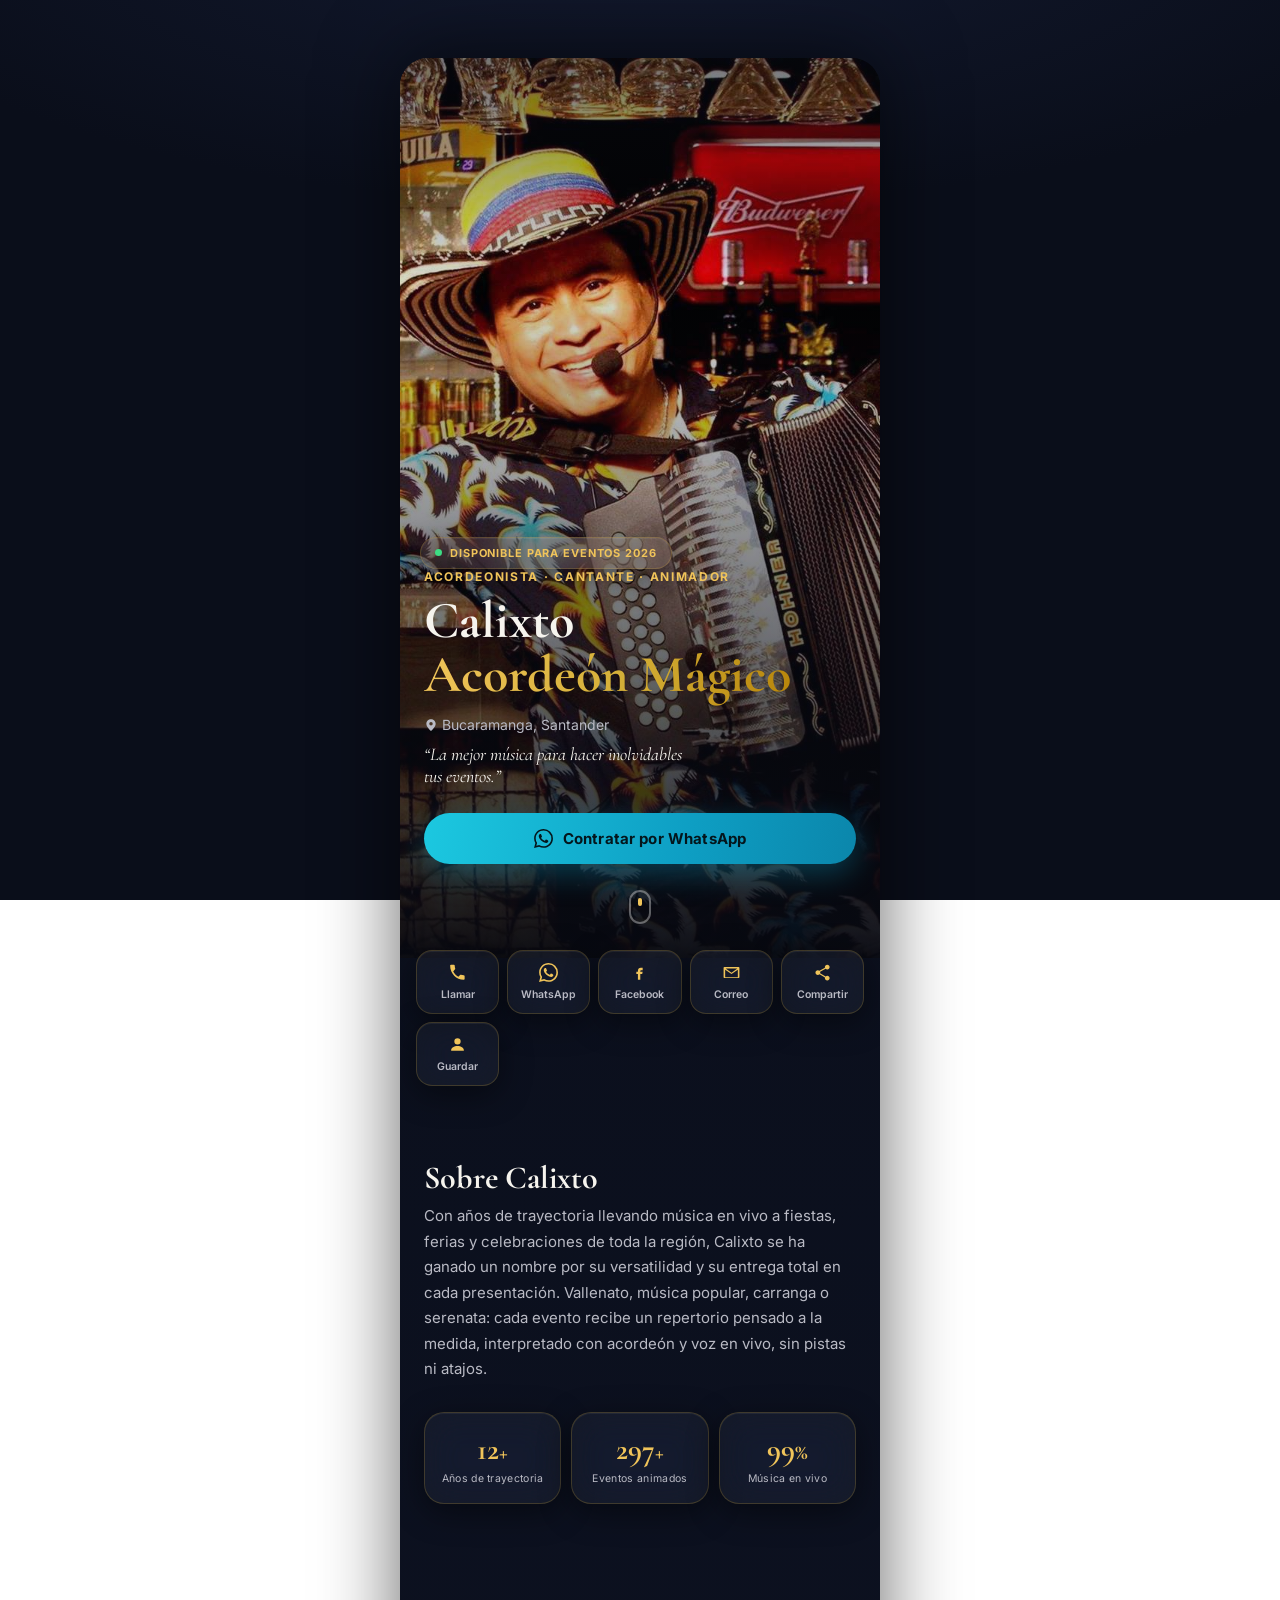
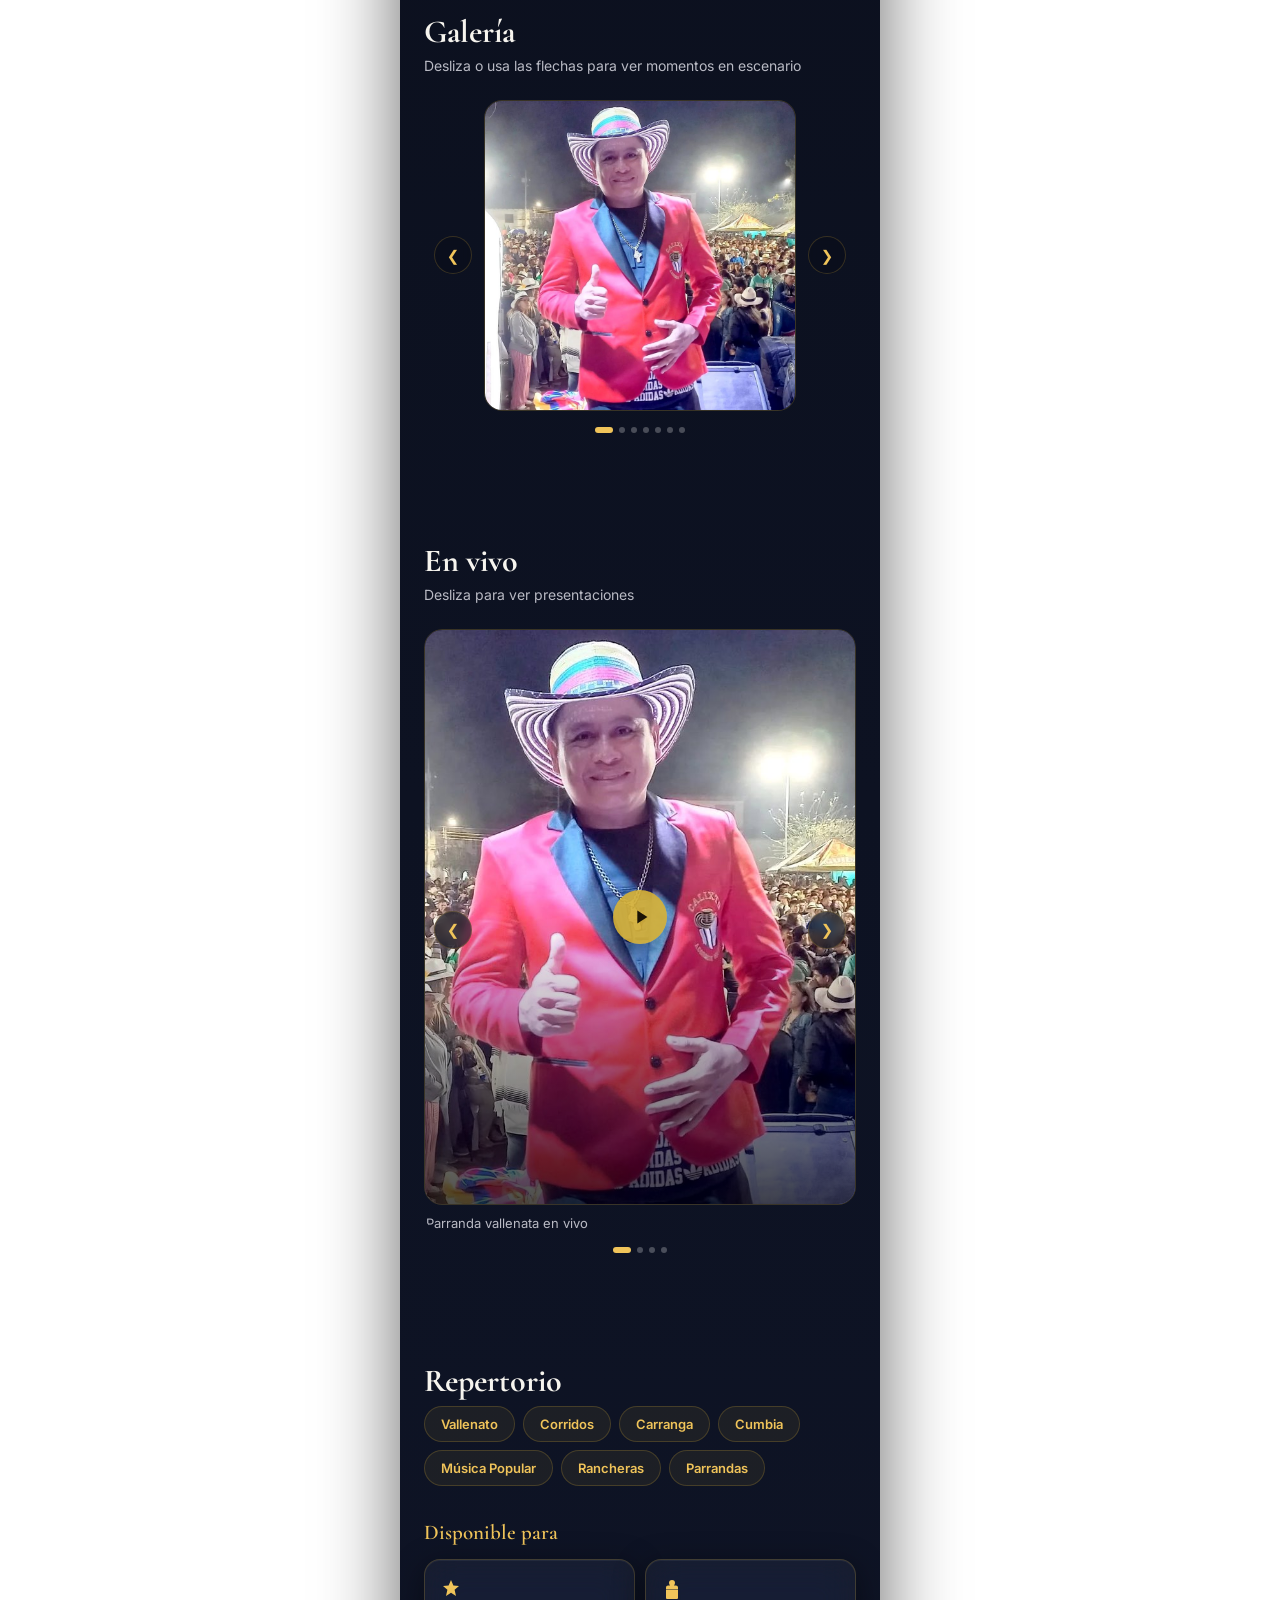
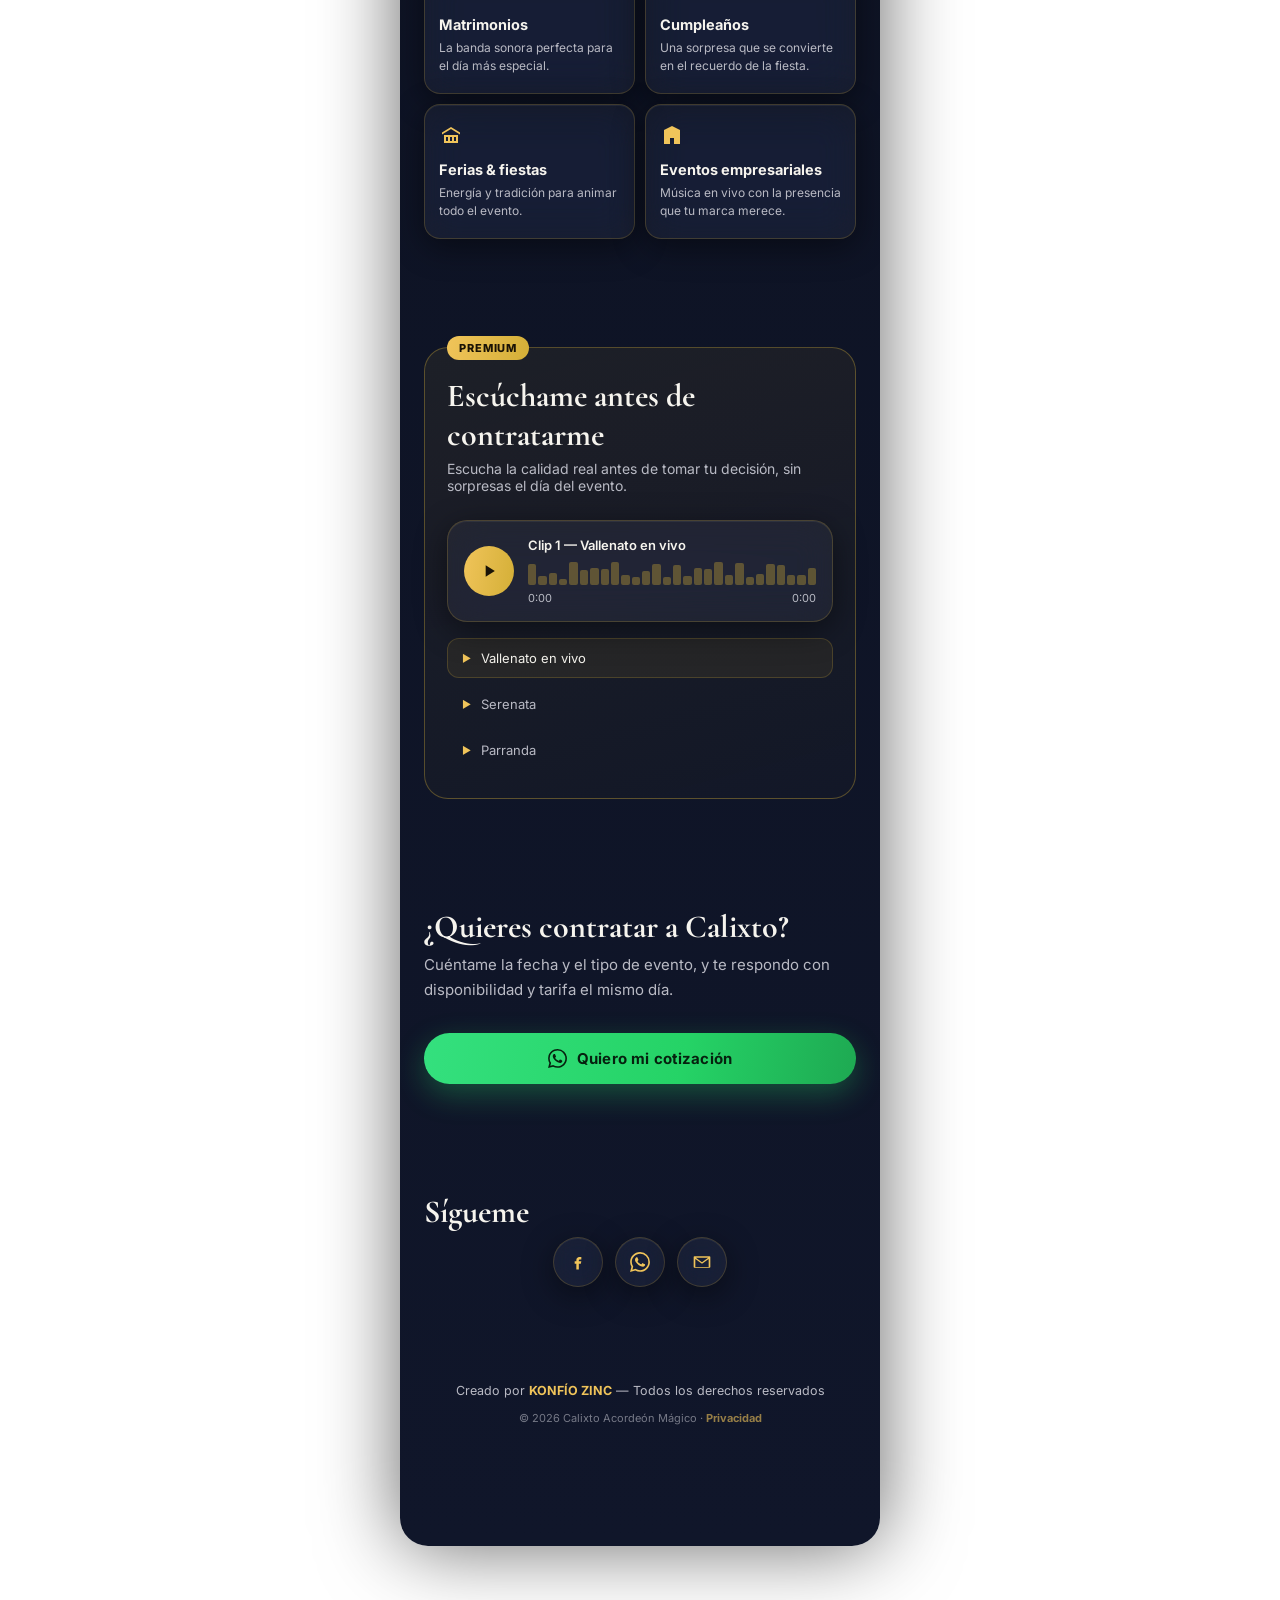
==== index.html @ 00f6c259 "feat: carrusel de videos automatico con flechas, galeria mas compacta, icono oficial de WhatsApp (si" ====
<!DOCTYPE html>
<html lang="es">
<head>
<meta charset="UTF-8">
<meta name="viewport" content="width=device-width, initial-scale=1, viewport-fit=cover">
<title>Calixto Acordeón Mágico | Acordeonista Profesional en Bucaramanga</title>
<meta name="description" content="Calixto Acordeón Mágico — Acordeonista, cantante y animador profesional en Bucaramanga. Vallenato, música popular, serenatas y eventos. Contrata por WhatsApp.">
<meta name="theme-color" content="#0a0e1a">

<link rel="canonical" href="https://konfiozinc.github.io/calixto_acordeon_magico/" />

<!-- Open Graph -->
<meta property="og:type" content="profile">
<meta property="og:title" content="Calixto Acordeón Mágico | Acordeonista Profesional en Bucaramanga">
<meta property="og:description" content="La mejor música para hacer inolvidables tus eventos. Acordeonista profesional en Bucaramanga.">
<meta property="og:url" content="https://konfiozinc.github.io/calixto_acordeon_magico/" />
<meta property="og:image" content="https://konfiozinc.github.io/calixto_acordeon_magico/assets/img/og-image.jpg">
<meta property="og:image:width" content="1200">
<meta property="og:image:height" content="630">
<meta property="og:locale" content="es_CO">

<!-- Twitter -->
<meta name="twitter:card" content="summary_large_image">
<meta name="twitter:title" content="Calixto Acordeón Mágico | Acordeonista Profesional en Bucaramanga">
<meta name="twitter:description" content="Vallenato, música popular y serenatas en vivo. Contrata por WhatsApp.">
<meta name="twitter:image" content="https://konfiozinc.github.io/calixto_acordeon_magico/assets/img/og-image.jpg">

<link rel="icon" type="image/png" href="assets/img/favicon-32.png">
<link rel="apple-touch-icon" href="assets/img/apple-touch-180.png">
<link rel="manifest" href="manifest.json">

<link rel="preconnect" href="https://fonts.googleapis.com">
<link rel="preconnect" href="https://fonts.gstatic.com" crossorigin>
<link href="https://fonts.googleapis.com/css2?family=Cormorant+Garamond:wght@500;600;700&family=Inter:wght@400;500;600;700;800&display=swap" rel="stylesheet">

<link rel="stylesheet" href="style.css">

<script type="application/ld+json">
{
  "@context": "https://schema.org",
  "@type": "MusicGroup",
  "name": "Calixto Acordeón Mágico",
  "description": "Acordeonista, cantante y animador profesional en Bucaramanga. Vallenato, música popular, carranga y serenatas en vivo.",
  "telephone": "+573157866859",
  "email": "calixtoacordeonmagico@gmail.com",
  "url": "https://konfiozinc.github.io/calixto_acordeon_magico/",
  "image": "https://konfiozinc.github.io/calixto_acordeon_magico/assets/img/og-image.jpg",
  "genre": ["Vallenato", "Música Popular", "Carranga", "Cumbia"],
  "address": { "@type": "PostalAddress", "addressLocality": "Bucaramanga", "addressRegion": "Santander", "addressCountry": "CO" }
}
</script>

<script>
const GA_ID = 'G-XXXXXXXXXX';
if (GA_ID && !/^G-XXXX/.test(GA_ID)) {
  const s = document.createElement('script');
  s.async = true;
  s.src = 'https://www.googletagmanager.com/gtag/js?id=' + GA_ID;
  document.head.appendChild(s);
  window.dataLayer = window.dataLayer || [];
  function gtag(){ dataLayer.push(arguments); }
  gtag('js', new Date());
  gtag('config', GA_ID);
}
</script>

</head>
<body>

<!-- ============ SPLASH ============ -->
<div id="splash" class="splash" aria-hidden="true">
  <div class="splash-mark">
    <span class="splash-fold" style="--i:0"></span>
    <span class="splash-fold" style="--i:1"></span>
    <span class="splash-fold" style="--i:2"></span>
    <span class="splash-fold" style="--i:3"></span>
    <span class="splash-fold" style="--i:4"></span>
  </div>
</div>

<!-- ============ TOAST ============ -->
<div id="toast" class="toast" role="status" aria-live="polite"></div>

<main class="card">

  <!-- ============ HERO ============ -->
  <section class="hero" id="hero">
    <img class="hero-bg" src="assets/img/hero-calixto.jpg" alt="Calixto Acordeón Mágico en presentación en vivo" width="900" height="1200" fetchpriority="high">
    <div class="hero-overlay"></div>

    <div class="hero-top">
      <span class="badge glass">
        <span class="dot-live"></span>
        Disponible para eventos 2026
      </span>
    </div>

    <div class="hero-content">
      <p class="eyebrow reveal">Acordeonista &middot; Cantante &middot; Animador</p>
      <h1 class="hero-title reveal" style="--d:1">Calixto<br><span class="gold-text">Acordeón Mágico</span></h1>
      <p class="hero-sub reveal" style="--d:2">
        <svg class="icon-inline" viewBox="0 0 24 24"><path d="M12 2C7.6 2 4 5.6 4 10c0 5.4 7 11.5 7.3 11.7.2.2.5.3.7.3s.5-.1.7-.3C13 21.5 20 15.4 20 10c0-4.4-3.6-8-8-8zm0 11a3 3 0 110-6 3 3 0 010 6z"/></svg>
        Bucaramanga, Santander
      </p>
      <p class="hero-tagline reveal" style="--d:3">&ldquo;La mejor música para hacer inolvidables tus eventos.&rdquo;</p>

      <a href="#" id="ctaHero" class="btn btn-primary reveal" style="--d:4">
        <svg viewBox="0 0 24 24"><path d="M17.472 14.382c-.297-.149-1.758-.867-2.03-.967-.273-.099-.471-.148-.67.15-.197.297-.767.966-.94 1.164-.173.199-.347.223-.644.075-.297-.15-1.255-.463-2.39-1.475-.883-.788-1.48-1.761-1.653-2.059-.173-.297-.018-.458.13-.606.134-.133.298-.347.446-.52.149-.174.198-.298.298-.497.099-.198.05-.371-.025-.52-.075-.149-.669-1.612-.916-2.207-.242-.579-.487-.5-.669-.51-.173-.008-.371-.01-.57-.01-.198 0-.52.074-.792.372-.272.297-1.04 1.016-1.04 2.479 0 1.462 1.065 2.875 1.213 3.074.149.198 2.096 3.2 5.077 4.487.709.306 1.262.489 1.694.625.712.227 1.36.195 1.871.118.571-.085 1.758-.719 2.006-1.413.248-.694.248-1.289.173-1.413-.074-.124-.272-.198-.57-.347m-5.421 7.403h-.004a9.87 9.87 0 01-5.031-1.378l-.361-.214-3.741.982.998-3.648-.235-.374a9.86 9.86 0 01-1.51-5.26c.001-5.45 4.436-9.884 9.888-9.884 2.64 0 5.122 1.03 6.988 2.898a9.825 9.825 0 012.893 6.994c-.003 5.45-4.437 9.884-9.885 9.884m8.413-18.297A11.815 11.815 0 0012.05 0C5.495 0 .16 5.335.157 11.892c0 2.096.547 4.142 1.588 5.945L.057 24l6.305-1.654a11.882 11.882 0 005.683 1.448h.005c6.554 0 11.89-5.335 11.893-11.893a11.821 11.821 0 00-3.48-8.413Z"/></svg>
        Contratar por WhatsApp
      </a>

      <div class="scroll-cue reveal" style="--d:5" aria-hidden="true"><span></span></div>
    </div>
  </section>

  <!-- ============ ACCIONES RÁPIDAS ============ -->
  <section class="quick-actions" aria-label="Acciones rápidas">
    <a href="tel:+573157866859" class="qa glass" data-tip="Llamar">
      <svg viewBox="0 0 24 24"><path d="M6.6 10.8c1.4 2.8 3.7 5.1 6.5 6.5l2.2-2.2c.3-.3.7-.4 1-.2 1.1.4 2.4.6 3.6.6.6 0 1.1.5 1.1 1.1v3.6c0 .6-.5 1.1-1.1 1.1C10.6 21.3 2.7 13.4 2.7 3.2c0-.6.5-1.1 1.1-1.1H7.4c.6 0 1.1.5 1.1 1.1 0 1.3.2 2.5.6 3.6.1.4 0 .8-.2 1L6.6 10.8z"/></svg>
      <span>Llamar</span>
    </a>
    <a href="#" id="qaWhatsapp" class="qa glass" data-tip="WhatsApp">
      <svg viewBox="0 0 24 24"><path d="M17.472 14.382c-.297-.149-1.758-.867-2.03-.967-.273-.099-.471-.148-.67.15-.197.297-.767.966-.94 1.164-.173.199-.347.223-.644.075-.297-.15-1.255-.463-2.39-1.475-.883-.788-1.48-1.761-1.653-2.059-.173-.297-.018-.458.13-.606.134-.133.298-.347.446-.52.149-.174.198-.298.298-.497.099-.198.05-.371-.025-.52-.075-.149-.669-1.612-.916-2.207-.242-.579-.487-.5-.669-.51-.173-.008-.371-.01-.57-.01-.198 0-.52.074-.792.372-.272.297-1.04 1.016-1.04 2.479 0 1.462 1.065 2.875 1.213 3.074.149.198 2.096 3.2 5.077 4.487.709.306 1.262.489 1.694.625.712.227 1.36.195 1.871.118.571-.085 1.758-.719 2.006-1.413.248-.694.248-1.289.173-1.413-.074-.124-.272-.198-.57-.347m-5.421 7.403h-.004a9.87 9.87 0 01-5.031-1.378l-.361-.214-3.741.982.998-3.648-.235-.374a9.86 9.86 0 01-1.51-5.26c.001-5.45 4.436-9.884 9.888-9.884 2.64 0 5.122 1.03 6.988 2.898a9.825 9.825 0 012.893 6.994c-.003 5.45-4.437 9.884-9.885 9.884m8.413-18.297A11.815 11.815 0 0012.05 0C5.495 0 .16 5.335.157 11.892c0 2.096.547 4.142 1.588 5.945L.057 24l6.305-1.654a11.882 11.882 0 005.683 1.448h.005c6.554 0 11.89-5.335 11.893-11.893a11.821 11.821 0 00-3.48-8.413Z"/></svg>
      <span>WhatsApp</span>
    </a>
    <a href="https://www.facebook.com/share/14hmMyEhwV8/" target="_blank" rel="noopener" class="qa glass" data-tip="Facebook">
      <svg viewBox="0 0 24 24"><path d="M13.5 9H16V6h-2.5C11.6 6 10 7.6 10 9.7V11H8v3h2v7h3v-7h2.4l.6-3H13v-1c0-.6.4-1 1-1z"/></svg>
      <span>Facebook</span>
    </a>
    <a href="mailto:calixtoacordeonmagico@gmail.com?subject=Quiero%20contratar%20a%20Calixto&body=Hola%20Calixto%2C%20quiero%20informaci%C3%B3n%20para%20contratarte." class="qa glass" data-tip="Correo">
      <svg viewBox="0 0 24 24"><path d="M3 5h18a1 1 0 011 1v12a1 1 0 01-1 1H3a1 1 0 01-1-1V6a1 1 0 011-1zm1.6 2L12 12.2 19.4 7H4.6zM4 8.4V18h16V8.4l-7.5 5.3a1 1 0 01-1 0L4 8.4z"/></svg>
      <span>Correo</span>
    </a>
    <button type="button" id="qaShare" class="qa glass" data-tip="Compartir">
      <svg viewBox="0 0 24 24"><path d="M18 16.1c-.8 0-1.5.3-2 .8l-7-4.1c0-.3.1-.5.1-.8s0-.5-.1-.8l6.9-4c.6.5 1.3.9 2.1.9 1.7 0 3-1.3 3-3s-1.3-3-3-3-3 1.3-3 3c0 .3 0 .5.1.8l-6.9 4c-.6-.5-1.3-.8-2.1-.8-1.7 0-3 1.3-3 3s1.3 3 3 3c.8 0 1.5-.3 2.1-.8l6.9 4.1c-.1.2-.1.5-.1.7 0 1.6 1.3 3 3 3s3-1.3 3-3-1.3-3-3-3z"/></svg>
      <span>Compartir</span>
    </button>
    <button type="button" id="qaContact" class="qa glass" data-tip="Guardar">
      <svg viewBox="0 0 24 24"><path d="M12 4a4 4 0 110 8 4 4 0 010-8zm0 10c4.4 0 8 2.2 8 5v1H4v-1c0-2.8 3.6-5 8-5z"/></svg>
      <span>Guardar</span>
    </button>
  </section>

  <!-- ============ PRESENTACIÓN ============ -->
  <section class="section presentacion" id="presentacion">
    <h2 class="section-title reveal">Sobre Calixto</h2>
    <p class="lead reveal">
      Con años de trayectoria llevando música en vivo a fiestas, ferias y celebraciones de toda la región,
      Calixto se ha ganado un nombre por su versatilidad y su entrega total en cada presentación.
      Vallenato, música popular, carranga o serenata: cada evento recibe un repertorio pensado
      a la medida, interpretado con acordeón y voz en vivo, sin pistas ni atajos.
    </p>

    <div class="stats">
      <div class="stat glass reveal">
        <span class="stat-num" data-count="12">0</span><span class="stat-suffix">+</span>
        <span class="stat-label">Años de trayectoria</span>
      </div>
      <div class="stat glass reveal">
        <span class="stat-num" data-count="300">0</span><span class="stat-suffix">+</span>
        <span class="stat-label">Eventos animados</span>
      </div>
      <div class="stat glass reveal">
        <span class="stat-num" data-count="100">0</span><span class="stat-suffix">%</span>
        <span class="stat-label">Música en vivo</span>
      </div>
    </div>
  </section>

  <!-- ============ GALERÍA ============ -->
  <section class="section galeria" id="galeria">
    <h2 class="section-title reveal">Galería</h2>
    <p class="section-sub reveal">Desliza o usa las flechas para ver momentos en escenario</p>
    <div class="gallery-carousel reveal" id="galleryCarousel">
      <div class="gallery-track" id="galleryTrack">
        <!-- generado dinámicamente por script.js -->
      </div>
      <button class="gallery-arrow prev" id="galleryPrev" type="button" aria-label="Foto anterior">&#10094;</button>
      <button class="gallery-arrow next" id="galleryNext" type="button" aria-label="Foto siguiente">&#10095;</button>
    </div>
    <div class="dots" id="galleryDots"></div>
  </section>

  <!-- Lightbox -->
  <div class="lightbox" id="lightbox" aria-hidden="true">
    <button class="lb-close" id="lbClose" aria-label="Cerrar galería">&times;</button>
    <button class="lb-nav lb-prev" id="lbPrev" aria-label="Anterior">&#10094;</button>
    <div class="lb-stage">
      <img id="lbImage" src="" alt="">
      <div class="lb-counter" id="lbCounter">1 / 8</div>
    </div>
    <button class="lb-nav lb-next" id="lbNext" aria-label="Siguiente">&#10095;</button>
  </div>

  <!-- ============ VIDEOS ============ -->
  <section class="section videos" id="videos">
    <h2 class="section-title reveal">En vivo</h2>
    <p class="section-sub reveal">Desliza para ver presentaciones</p>

    <div class="video-carousel reveal" id="videoCarousel">
      <div class="video-track" id="videoTrack">
      <article class="video-card" data-video="assets/video/presentacion-1.mp4" data-title="Parranda vallenata en vivo">
        <div class="video-thumb">
          <img src="assets/img/gallery/gallery-1.jpg" alt="Calixto en escenario con multitud" loading="lazy">
          <span class="play-btn"><svg viewBox="0 0 24 24"><path d="M8 5v14l11-7z"/></svg></span>
        </div>
        <p class="video-caption">Parranda vallenata en vivo</p>
      </article>
      <article class="video-card" data-video="assets/video/presentacion-2.mp4" data-title="Serenata especial">
        <div class="video-thumb">
          <img src="assets/img/gallery/gallery-2.jpg" alt="Calixto y banda en presentación" loading="lazy">
          <span class="play-btn"><svg viewBox="0 0 24 24"><path d="M8 5v14l11-7z"/></svg></span>
        </div>
        <p class="video-caption">Serenata especial</p>
      </article>
      <article class="video-card" data-video="assets/video/presentacion-3.mp4" data-title="Feria patronal">
        <div class="video-thumb">
          <img src="assets/img/gallery/gallery-5.jpg" alt="Calixto al aire libre con acordeón" loading="lazy">
          <span class="play-btn"><svg viewBox="0 0 24 24"><path d="M8 5v14l11-7z"/></svg></span>
        </div>
        <p class="video-caption">Feria patronal</p>
      </article>
      <article class="video-card" data-video="assets/video/presentacion-4.mp4" data-title="Evento empresarial">
        <div class="video-thumb">
          <img src="assets/img/gallery/gallery-3.jpg" alt="Calixto promocional" loading="lazy">
          <span class="play-btn"><svg viewBox="0 0 24 24"><path d="M8 5v14l11-7z"/></svg></span>
        </div>
        <p class="video-caption">Evento empresarial</p>
      </article>
      </div>
      <button class="video-arrow prev" id="videoPrev" type="button" aria-label="Video anterior">&#10094;</button>
      <button class="video-arrow next" id="videoNext" type="button" aria-label="Video siguiente">&#10095;</button>
    </div>
    <div class="dots" id="videoDots"></div>
  </section>

  <!-- Modal de video -->
  <div class="modal" id="videoModal" aria-hidden="true">
    <div class="modal-overlay" id="videoModalOverlay"></div>
    <div class="modal-box">
      <button class="modal-close" id="videoModalClose" aria-label="Cerrar video">&times;</button>
      <video id="modalVideo" playsinline muted controls></video>
    </div>
  </div>

  <!-- ============ REPERTORIO ============ -->
  <section class="section repertorio" id="repertorio">
    <h2 class="section-title reveal">Repertorio</h2>
    <div class="chip-row reveal">
      <span class="chip">Vallenato</span>
      <span class="chip">Corridos</span>
      <span class="chip">Carranga</span>
      <span class="chip">Cumbia</span>
      <span class="chip">Música Popular</span>
      <span class="chip">Rancheras</span>
      <span class="chip">Parrandas</span>
    </div>

    <h3 class="section-subtitle reveal">Disponible para</h3>
    <div class="event-grid reveal">
      <div class="event-card glass">
        <svg viewBox="0 0 24 24"><path d="M12 2l2.4 5.5L20 8l-4.4 3.8L17 18l-5-3.2L7 18l1.4-6.2L4 8l5.6-.5L12 2z"/></svg>
        <h4>Matrimonios</h4>
        <p>La banda sonora perfecta para el día más especial.</p>
      </div>
      <div class="event-card glass">
        <svg viewBox="0 0 24 24"><path d="M12 2a3 3 0 013 3c0 1-.5 1.8-1 2.5h2c1.1 0 2 .9 2 2v2H6V9.5c0-1.1.9-2 2-2h2c-.5-.7-1-1.5-1-2.5a3 3 0 013-3zM6 12h12v8a1 1 0 01-1 1H7a1 1 0 01-1-1v-8z"/></svg>
        <h4>Cumpleaños</h4>
        <p>Una sorpresa que se convierte en el recuerdo de la fiesta.</p>
      </div>
      <div class="event-card glass">
        <svg viewBox="0 0 24 24"><path d="M3 9.5L12 4l9 5.5v2L12 6 3 11.5v-2zM5 12h14v8H5v-8zm2 2v4h2v-4H7zm4 0v4h2v-4h-2zm4 0v4h2v-4h-2z"/></svg>
        <h4>Ferias &amp; fiestas</h4>
        <p>Energía y tradición para animar todo el evento.</p>
      </div>
      <div class="event-card glass">
        <svg viewBox="0 0 24 24"><path d="M4 21V7l8-4 8 4v14h-6v-6h-4v6H4z"/></svg>
        <h4>Eventos empresariales</h4>
        <p>Música en vivo con la presencia que tu marca merece.</p>
      </div>
    </div>
  </section>

  <!-- ============ ESCÚCHAME ============ -->
  <section class="section premium-audio" id="escuchame">
    <div class="premium-frame reveal">
      <span class="premium-tag">Premium</span>
      <h2 class="section-title">Escúchame antes de contratarme</h2>
      <p class="section-sub">Escucha la calidad real antes de tomar tu decisión, sin sorpresas el día del evento.</p>

      <div class="player glass" id="audioPlayer">
        <button class="player-play" id="playToggle" aria-label="Reproducir">
          <svg id="iconPlay" viewBox="0 0 24 24"><path d="M8 5v14l11-7z"/></svg>
          <svg id="iconPause" viewBox="0 0 24 24" style="display:none"><path d="M6 5h4v14H6zM14 5h4v14h-4z"/></svg>
        </button>
        <div class="player-body">
          <p class="player-track" id="playerTrack">Clip 1 — Vallenato en vivo</p>
          <div class="waveform" id="waveform" aria-hidden="true"></div>
          <div class="player-time">
            <span id="timeCurrent">0:00</span>
            <span id="timeTotal">0:00</span>
          </div>
        </div>
      </div>

      <ul class="track-list" id="trackList">
        <li class="track-item active" data-src="assets/audio/clip-1.mp3" data-title="Clip 1 — Vallenato en vivo">
          <span class="track-icon">&#9658;</span> Vallenato en vivo
        </li>
        <li class="track-item" data-src="assets/audio/clip-2.mp3" data-title="Clip 2 — Serenata">
          <span class="track-icon">&#9658;</span> Serenata
        </li>
        <li class="track-item" data-src="assets/audio/clip-3.mp3" data-title="Clip 3 — Parranda">
          <span class="track-icon">&#9658;</span> Parranda
        </li>
      </ul>
      <audio id="audioEl" preload="none"></audio>
    </div>
  </section>

  <!-- ============ CONTRATACIONES ============ -->
  <section class="section cortar" id="contratar">
    <h2 class="section-title reveal">&iquest;Quieres contratar a Calixto?</h2>
    <p class="lead reveal">Cuéntame la fecha y el tipo de evento, y te respondo con disponibilidad y tarifa el mismo día.</p>
    <a href="#" id="ctaContratar" class="btn btn-whatsapp reveal">
      <svg viewBox="0 0 24 24"><path d="M17.472 14.382c-.297-.149-1.758-.867-2.03-.967-.273-.099-.471-.148-.67.15-.197.297-.767.966-.94 1.164-.173.199-.347.223-.644.075-.297-.15-1.255-.463-2.39-1.475-.883-.788-1.48-1.761-1.653-2.059-.173-.297-.018-.458.13-.606.134-.133.298-.347.446-.52.149-.174.198-.298.298-.497.099-.198.05-.371-.025-.52-.075-.149-.669-1.612-.916-2.207-.242-.579-.487-.5-.669-.51-.173-.008-.371-.01-.57-.01-.198 0-.52.074-.792.372-.272.297-1.04 1.016-1.04 2.479 0 1.462 1.065 2.875 1.213 3.074.149.198 2.096 3.2 5.077 4.487.709.306 1.262.489 1.694.625.712.227 1.36.195 1.871.118.571-.085 1.758-.719 2.006-1.413.248-.694.248-1.289.173-1.413-.074-.124-.272-.198-.57-.347m-5.421 7.403h-.004a9.87 9.87 0 01-5.031-1.378l-.361-.214-3.741.982.998-3.648-.235-.374a9.86 9.86 0 01-1.51-5.26c.001-5.45 4.436-9.884 9.888-9.884 2.64 0 5.122 1.03 6.988 2.898a9.825 9.825 0 012.893 6.994c-.003 5.45-4.437 9.884-9.885 9.884m8.413-18.297A11.815 11.815 0 0012.05 0C5.495 0 .16 5.335.157 11.892c0 2.096.547 4.142 1.588 5.945L.057 24l6.305-1.654a11.882 11.882 0 005.683 1.448h.005c6.554 0 11.89-5.335 11.893-11.893a11.821 11.821 0 00-3.48-8.413Z"/></svg>
      Quiero mi cotización
    </a>
  </section>

  <!-- ============ REDES ============ -->
  <section class="section redes" id="redes">
    <h2 class="section-title reveal">Sígueme</h2>
    <div class="social-row reveal">
      <a href="https://www.facebook.com/share/14hmMyEhwV8/" target="_blank" rel="noopener" class="social glass" aria-label="Facebook">
        <svg viewBox="0 0 24 24"><path d="M13.5 9H16V6h-2.5C11.6 6 10 7.6 10 9.7V11H8v3h2v7h3v-7h2.4l.6-3H13v-1c0-.6.4-1 1-1z"/></svg>
      </a>
      <a href="#" id="socialWhatsapp" class="social glass" aria-label="WhatsApp">
        <svg viewBox="0 0 24 24"><path d="M17.472 14.382c-.297-.149-1.758-.867-2.03-.967-.273-.099-.471-.148-.67.15-.197.297-.767.966-.94 1.164-.173.199-.347.223-.644.075-.297-.15-1.255-.463-2.39-1.475-.883-.788-1.48-1.761-1.653-2.059-.173-.297-.018-.458.13-.606.134-.133.298-.347.446-.52.149-.174.198-.298.298-.497.099-.198.05-.371-.025-.52-.075-.149-.669-1.612-.916-2.207-.242-.579-.487-.5-.669-.51-.173-.008-.371-.01-.57-.01-.198 0-.52.074-.792.372-.272.297-1.04 1.016-1.04 2.479 0 1.462 1.065 2.875 1.213 3.074.149.198 2.096 3.2 5.077 4.487.709.306 1.262.489 1.694.625.712.227 1.36.195 1.871.118.571-.085 1.758-.719 2.006-1.413.248-.694.248-1.289.173-1.413-.074-.124-.272-.198-.57-.347m-5.421 7.403h-.004a9.87 9.87 0 01-5.031-1.378l-.361-.214-3.741.982.998-3.648-.235-.374a9.86 9.86 0 01-1.51-5.26c.001-5.45 4.436-9.884 9.888-9.884 2.64 0 5.122 1.03 6.988 2.898a9.825 9.825 0 012.893 6.994c-.003 5.45-4.437 9.884-9.885 9.884m8.413-18.297A11.815 11.815 0 0012.05 0C5.495 0 .16 5.335.157 11.892c0 2.096.547 4.142 1.588 5.945L.057 24l6.305-1.654a11.882 11.882 0 005.683 1.448h.005c6.554 0 11.89-5.335 11.893-11.893a11.821 11.821 0 00-3.48-8.413Z"/></svg>
      </a>
      <a href="mailto:calixtoacordeonmagico@gmail.com" class="social glass" aria-label="Correo">
        <svg viewBox="0 0 24 24"><path d="M3 5h18a1 1 0 011 1v12a1 1 0 01-1 1H3a1 1 0 01-1-1V6a1 1 0 011-1zm1.6 2L12 12.2 19.4 7H4.6zM4 8.4V18h16V8.4l-7.5 5.3a1 1 0 01-1 0L4 8.4z"/></svg>
      </a>
    </div>
  </section>

  <!-- ============ FOOTER / MARCA UNIFICADA ============ -->
  <footer class="footer border-t border-neutral-900 bg-black/40 pt-4 pb-4">
    <p class="text-[10px] tracking-widest text-slate-500 uppercase font-medium">
        Creado por <a href="https://konfiozinc.github.io" target="_blank" rel="noopener" class="text-amber-500 font-semibold hover:underline">KONFÍO ZINC</a> — Todos los derechos reservados
    </p>
    <p class="footer-year text-[10px] text-slate-600 mt-1">&copy; <span id="year"></span> Calixto Acordeón Mágico · <a href="privacidad.html" class="text-amber-500 hover:underline">Privacidad</a></p>
  </footer>

</main>

<!-- ============ FAB WHATSAPP ============ -->
<a href="#" id="fabWhatsapp" class="fab" aria-label="Escribir por WhatsApp">
  <svg viewBox="0 0 24 24"><path d="M17.472 14.382c-.297-.149-1.758-.867-2.03-.967-.273-.099-.471-.148-.67.15-.197.297-.767.966-.94 1.164-.173.199-.347.223-.644.075-.297-.15-1.255-.463-2.39-1.475-.883-.788-1.48-1.761-1.653-2.059-.173-.297-.018-.458.13-.606.134-.133.298-.347.446-.52.149-.174.198-.298.298-.497.099-.198.05-.371-.025-.52-.075-.149-.669-1.612-.916-2.207-.242-.579-.487-.5-.669-.51-.173-.008-.371-.01-.57-.01-.198 0-.52.074-.792.372-.272.297-1.04 1.016-1.04 2.479 0 1.462 1.065 2.875 1.213 3.074.149.198 2.096 3.2 5.077 4.487.709.306 1.262.489 1.694.625.712.227 1.36.195 1.871.118.571-.085 1.758-.719 2.006-1.413.248-.694.248-1.289.173-1.413-.074-.124-.272-.198-.57-.347m-5.421 7.403h-.004a9.87 9.87 0 01-5.031-1.378l-.361-.214-3.741.982.998-3.648-.235-.374a9.86 9.86 0 01-1.51-5.26c.001-5.45 4.436-9.884 9.888-9.884 2.64 0 5.122 1.03 6.988 2.898a9.825 9.825 0 012.893 6.994c-.003 5.45-4.437 9.884-9.885 9.884m8.413-18.297A11.815 11.815 0 0012.05 0C5.495 0 .16 5.335.157 11.892c0 2.096.547 4.142 1.588 5.945L.057 24l6.305-1.654a11.882 11.882 0 005.683 1.448h.005c6.554 0 11.89-5.335 11.893-11.893a11.821 11.821 0 00-3.48-8.413Z"/></svg>
</a>

<!-- vCard oculta para descarga -->
<a id="vcardLink" href="#" download="calixto-acordeon-magico.vcf" style="display:none"></a>

<script src="script.js" defer></script>
</body>
</html>
---- style.css ----
/* ===========================================================
   CALIXTO ACORDEÓN MÁGICO — TARJETA DIGITAL PREMIUM
   KONFÍO ZINC — style.css
   =========================================================== */

:root{
  --gold: #d4af37;
  --gold-soft: #f0c45a;
  --navy: #0a0e1a;
  --navy-2: #10162a;
  --navy-3: #161d36;
  --white: #f6f4ee;
  --grey: #b9bac4;
  --red: #8c1e23;
  --whatsapp: #25d366;
  --radius: 20px;
  --radius-sm: 12px;
  --ease: cubic-bezier(.16,1,.3,1);
  --glass-bg: rgba(255,255,255,.045);
  --glass-border: rgba(212,175,55,.22);
  --container: 460px;
}

*{box-sizing:border-box;}
html{scroll-behavior:smooth;}
body{
  margin:0;
  background:
    radial-gradient(120% 60% at 50% -10%, #131a30 0%, var(--navy) 55%) fixed;
  color:var(--white);
  font-family:'Inter',system-ui,sans-serif;
  -webkit-font-smoothing:antialiased;
  overflow-x:hidden;
}
img{max-width:100%;display:block;}
a{color:inherit;text-decoration:none;}
button{font-family:inherit;border:none;background:none;color:inherit;cursor:pointer;}
.icon-inline{width:14px;height:14px;fill:currentColor;vertical-align:-2px;margin-right:4px;}
svg{fill:currentColor;}

@media (prefers-reduced-motion: reduce){
  *{animation-duration:.001ms !important; animation-iteration-count:1 !important; transition-duration:.001ms !important; scroll-behavior:auto !important;}
}

.card{
  max-width:var(--container);
  margin:0 auto;
  position:relative;
  background:linear-gradient(180deg, var(--navy) 0%, var(--navy-2) 100%);
  min-height:100vh;
  box-shadow:0 0 80px rgba(0,0,0,.6);
}

/* ===================== SPLASH ===================== */
.splash{
  position:fixed; inset:0; z-index:9999;
  background:var(--navy);
  display:flex; align-items:center; justify-content:center;
  transition:opacity .5s var(--ease), visibility .5s var(--ease);
}
.splash.hide{opacity:0; visibility:hidden; pointer-events:none;}
.splash-mark{display:flex; gap:6px; align-items:flex-end; height:56px;}
.splash-fold{
  width:6px; background:linear-gradient(180deg,var(--gold-soft),var(--gold));
  border-radius:3px;
  animation:fold 1s var(--ease) infinite;
  animation-delay:calc(var(--i) * .1s);
}
@keyframes fold{
  0%,100%{height:18px; opacity:.5;}
  50%{height:56px; opacity:1;}
}

/* ===================== TOAST ===================== */
.toast{
  position:fixed; left:50%; bottom:96px; transform:translate(-50%,20px);
  background:rgba(20,24,38,.95); border:1px solid var(--glass-border);
  color:var(--white); padding:10px 18px; border-radius:999px;
  font-size:13px; font-weight:600; z-index:5000;
  opacity:0; pointer-events:none;
  transition:opacity .3s var(--ease), transform .3s var(--ease);
  backdrop-filter:blur(10px);
}
.toast.show{opacity:1; transform:translate(-50%,0);}

/* ===================== GLASS ===================== */
.glass{
  background:var(--glass-bg);
  backdrop-filter:blur(18px) saturate(140%);
  -webkit-backdrop-filter:blur(18px) saturate(140%);
  border:1px solid var(--glass-border);
  border-radius:var(--radius);
  box-shadow:0 8px 32px rgba(0,0,0,.45), inset 0 1px 0 rgba(255,255,255,.06);
}

/* ===================== REVEAL ===================== */
.reveal{
  opacity:0; transform:translateY(22px) scale(.98);
  transition:opacity .7s var(--ease), transform .7s var(--ease);
  transition-delay:calc(var(--d, 0) * 90ms);
}
.reveal.in{opacity:1; transform:translateY(0) scale(1);}

/* ===================== HERO ===================== */
.hero{
  position:relative;
  min-height:100svh;
  display:flex; flex-direction:column; justify-content:flex-end;
  overflow:hidden;
}
.hero-bg{
  position:absolute; inset:0; width:100%; height:100%;
  object-fit:cover; object-position:center 30%;
}
.hero-overlay{
  position:absolute; inset:0;
  background:
    linear-gradient(0deg, rgba(8,10,18,.97) 0%, rgba(8,10,18,.45) 48%, rgba(8,10,18,.15) 75%, rgba(8,10,18,.55) 100%);
}
.hero-top{
  position:relative; z-index:2;
  padding:max(18px, env(safe-area-inset-top)) 20px 0;
}
.badge{
  display:inline-flex; align-items:center; gap:8px;
  padding:8px 14px; border-radius:999px;
  font-size:11px; font-weight:700; letter-spacing:.08em; text-transform:uppercase;
  color:var(--gold-soft);
}
.dot-live{
  width:7px; height:7px; border-radius:50%; background:#3ddc84;
  box-shadow:0 0 0 0 rgba(61,220,132,.6);
  animation:pulse 1.8s infinite;
}
@keyframes pulse{
  0%{box-shadow:0 0 0 0 rgba(61,220,132,.55);}
  70%{box-shadow:0 0 0 8px rgba(61,220,132,0);}
  100%{box-shadow:0 0 0 0 rgba(61,220,132,0);}
}
.hero-content{
  position:relative; z-index:2;
  padding:0 24px max(34px, env(safe-area-inset-bottom));
}
.eyebrow{
  font-size:12px; font-weight:700; letter-spacing:.14em; text-transform:uppercase;
  color:var(--gold-soft); margin:0 0 10px;
}
.hero-title{
  font-family:'Cormorant Garamond', serif;
  font-weight:700; font-size:clamp(38px,11vw,52px); line-height:1.04;
  margin:0 0 14px;
}
.gold-text{
  background:linear-gradient(95deg, var(--gold-soft), var(--gold) 55%, #b8860b);
  -webkit-background-clip:text; background-clip:text; color:transparent;
}
.hero-sub{
  display:flex; align-items:center; font-size:14px; color:var(--grey);
  margin:0 0 10px;
}
.hero-tagline{
  font-family:'Cormorant Garamond', serif; font-style:italic;
  font-size:18px; color:var(--white); opacity:.92; margin:0 0 26px; max-width:34ch;
}

/* ===================== BUTTONS ===================== */
.btn{
  display:flex; align-items:center; justify-content:center; gap:10px;
  width:100%; padding:16px 20px; border-radius:999px;
  font-size:15px; font-weight:700; letter-spacing:.01em;
  position:relative; overflow:hidden;
  transition:transform .25s var(--ease), box-shadow .3s var(--ease);
}
.btn svg{width:19px; height:19px; flex:none;}
.btn:active{transform:scale(.96);}
.btn-primary{
  background:linear-gradient(100deg,#1cc8e0,#0e9fc4 60%,#0b86ab);
  color:#04161c;
  box-shadow:0 10px 30px rgba(14,159,196,.35);
}
.btn-whatsapp{
  background:linear-gradient(100deg,#34e07e,var(--whatsapp) 60%,#1ea952);
  color:#06210f;
  box-shadow:0 10px 30px rgba(37,211,102,.32);
  animation:breathe 3s var(--ease) infinite;
}
@keyframes breathe{
  0%,100%{box-shadow:0 10px 30px rgba(37,211,102,.28);}
  50%{box-shadow:0 14px 40px rgba(37,211,102,.5);}
}
.btn::after{
  content:""; position:absolute; top:0; left:-60%; width:40%; height:100%;
  background:linear-gradient(115deg, transparent, rgba(255,255,255,.45), transparent);
  transform:skewX(-20deg);
}
.btn:hover::after{ animation:shine 1s var(--ease); }
@keyframes shine{ from{left:-60%;} to{left:130%;} }

.scroll-cue{ margin:26px auto 0; width:22px; height:34px; border:2px solid rgba(255,255,255,.35); border-radius:14px; position:relative; }
.scroll-cue span{
  position:absolute; top:6px; left:50%; width:4px; height:8px; margin-left:-2px;
  background:var(--gold-soft); border-radius:2px;
  animation:scrollcue 1.6s infinite;
}
@keyframes scrollcue{
  0%{opacity:1; transform:translateY(0);}
  70%{opacity:0; transform:translateY(10px);}
  100%{opacity:0;}
}

/* ===================== QUICK ACTIONS ===================== */
.quick-actions{
  display:grid; grid-template-columns:repeat(5,1fr); gap:8px;
  padding:18px 16px; position:relative; z-index:3; margin-top:-26px;
}
.qa{
  display:flex; flex-direction:column; align-items:center; gap:6px;
  padding:12px 4px; border-radius:16px;
  font-size:10.5px; font-weight:600; color:var(--grey);
  transition:transform .2s var(--ease), border-color .2s var(--ease), color .2s var(--ease);
}
.qa svg{width:19px; height:19px; color:var(--gold-soft);}
.qa:active{transform:scale(.92);}
.qa:hover{border-color:var(--gold); color:var(--white);}

/* ===================== SECTIONS ===================== */
.section{ padding:54px 24px; position:relative; }
.section-title{
  font-family:'Cormorant Garamond', serif; font-weight:700;
  font-size:clamp(26px,7vw,32px); margin:0 0 6px; color:var(--white);
}
.section-subtitle{
  font-family:'Cormorant Garamond', serif; font-weight:600;
  font-size:21px; margin:34px 0 14px; color:var(--gold-soft);
}
.section-sub{ color:var(--grey); font-size:14px; margin:0 0 26px; }
.lead{ color:var(--grey); font-size:15px; line-height:1.7; margin:0 0 30px; }

/* ===================== STATS ===================== */
.stats{ display:grid; grid-template-columns:repeat(3,1fr); gap:10px; }
.stat{ padding:18px 8px; text-align:center; }
.stat-num{ font-family:'Cormorant Garamond',serif; font-size:30px; font-weight:700; color:var(--gold-soft); }
.stat-suffix{ font-family:'Cormorant Garamond',serif; font-size:22px; font-weight:700; color:var(--gold-soft); }
.stat-label{ display:block; font-size:10.5px; color:var(--grey); margin-top:4px; letter-spacing:.03em; }

/* ===================== GALLERY (carrusel automático con flechas) ===================== */
.gallery-carousel{
  position:relative; overflow:hidden; border-radius:18px;
}
.gallery-track{
  display:flex; transition:transform .6s var(--ease); will-change:transform;
}
.gallery-card{ flex:0 0 100%; }
.gallery-thumb{
  position:relative; border-radius:18px; overflow:hidden; aspect-ratio:1/1;
  max-width:72%; margin:0 auto;
  border:1px solid var(--glass-border); cursor:pointer;
}
.gallery-thumb img{ width:100%; height:100%; object-fit:cover; display:block; }
.gallery-arrow{
  position:absolute; top:50%; transform:translateY(-50%);
  width:38px; height:38px; border-radius:50%;
  background:rgba(10,14,26,.62); color:var(--gold-soft);
  border:1px solid var(--glass-border); display:flex; align-items:center; justify-content:center;
  font-size:15px; line-height:1; z-index:3; cursor:pointer; backdrop-filter:blur(4px);
  transition:background .25s var(--ease);
}
.gallery-arrow:hover{ background:rgba(212,175,55,.22); }
.gallery-arrow.prev{ left:10px; } .gallery-arrow.next{ right:10px; }
.gallery-arrow:active{ transform:translateY(-50%) scale(.92); }

.lightbox{
  position:fixed; inset:0; z-index:6000; display:flex; align-items:center; justify-content:center;
  background:rgba(5,6,10,.92); backdrop-filter:blur(14px);
  opacity:0; visibility:hidden; transition:opacity .35s var(--ease), visibility .35s var(--ease);
}
.lightbox.open{ opacity:1; visibility:visible; }
.lb-stage{ max-width:92vw; max-height:80vh; position:relative; }
.lb-stage img{ max-width:92vw; max-height:78vh; border-radius:14px; box-shadow:0 20px 60px rgba(0,0,0,.6); }
.lb-counter{
  position:absolute; bottom:-30px; left:50%; transform:translateX(-50%);
  font-size:12px; color:var(--grey); letter-spacing:.05em;
}
.lb-close{
  position:absolute; top:max(16px, env(safe-area-inset-top)); right:16px; z-index:2;
  width:42px; height:42px; border-radius:50%; background:rgba(255,255,255,.08);
  color:var(--white); font-size:26px; line-height:1; display:flex; align-items:center; justify-content:center;
  border:1px solid var(--glass-border);
}
.lb-nav{
  position:absolute; top:50%; transform:translateY(-50%);
  width:40px; height:40px; border-radius:50%; background:rgba(255,255,255,.08);
  color:var(--white); display:flex; align-items:center; justify-content:center;
  border:1px solid var(--glass-border); font-size:14px;
}
.lb-prev{ left:10px; } .lb-next{ right:10px; }

/* ===================== VIDEOS ===================== */
.video-carousel{ position:relative; overflow:hidden; border-radius:18px; }
.video-track{ display:flex; transition:transform .6s var(--ease); will-change:transform; }
.video-card{ flex:0 0 100%; }
.video-arrow{
  position:absolute; top:50%; transform:translateY(-50%);
  width:38px; height:38px; border-radius:50%;
  background:rgba(10,14,26,.62); color:var(--gold-soft);
  border:1px solid var(--glass-border); display:flex; align-items:center; justify-content:center;
  font-size:15px; line-height:1; z-index:3; cursor:pointer; backdrop-filter:blur(4px);
  transition:background .25s var(--ease);
}
.video-arrow:hover{ background:rgba(212,175,55,.22); }
.video-arrow.prev{ left:10px; } .video-arrow.next{ right:10px; }
.video-arrow:active{ transform:translateY(-50%) scale(.92); }
.video-thumb{
  position:relative; border-radius:18px; overflow:hidden; aspect-ratio:9/12;
  border:1px solid var(--glass-border); cursor:pointer;
}
.video-thumb img{ width:100%; height:100%; object-fit:cover; }
.video-thumb::after{
  content:""; position:absolute; inset:0;
  background:linear-gradient(0deg, rgba(0,0,0,.7), transparent 50%);
}
.play-btn{
  position:absolute; inset:0; margin:auto; width:54px; height:54px; border-radius:50%;
  background:rgba(212,175,55,.92); display:flex; align-items:center; justify-content:center; z-index:2;
  box-shadow:0 8px 24px rgba(0,0,0,.4); transition:transform .25s var(--ease);
}
.play-btn svg{ width:22px; height:22px; color:#1a1306; margin-left:2px; }
.video-card:active .play-btn{ transform:scale(.9); }
.video-caption{ margin:10px 2px 0; font-size:13px; color:var(--grey); }
.dots{ display:flex; gap:6px; justify-content:center; margin-top:16px; }
.dots span{ width:6px; height:6px; border-radius:50%; background:rgba(255,255,255,.25); transition:background .3s, width .3s; }
.dots span.active{ background:var(--gold-soft); width:18px; border-radius:4px; }

.modal{
  position:fixed; inset:0; z-index:7000; display:flex; align-items:center; justify-content:center;
  opacity:0; visibility:hidden; transition:opacity .35s var(--ease), visibility .35s var(--ease);
}
.modal.open{ opacity:1; visibility:visible; }
.modal-overlay{ position:absolute; inset:0; background:rgba(4,5,9,.92); backdrop-filter:blur(16px); }
.modal-box{
  position:relative; width:min(92vw, 380px); aspect-ratio:9/16; border-radius:18px; overflow:hidden;
  border:1px solid var(--glass-border); box-shadow:0 30px 80px rgba(0,0,0,.6);
  transform:scale(.92); transition:transform .35s var(--ease);
}
.modal.open .modal-box{ transform:scale(1); }
.modal-box video{ width:100%; height:100%; object-fit:cover; background:#000; }
.modal-close{
  position:absolute; top:10px; right:10px; z-index:3;
  width:38px; height:38px; border-radius:50%; background:rgba(0,0,0,.55);
  color:var(--white); font-size:24px; display:flex; align-items:center; justify-content:center;
  border:1px solid rgba(255,255,255,.2);
}

/* ===================== REPERTORIO ===================== */
.chip-row{ display:flex; flex-wrap:wrap; gap:8px; }
.chip{
  padding:9px 16px; border-radius:999px; font-size:13px; font-weight:600;
  background:rgba(212,175,55,.08); border:1px solid var(--glass-border); color:var(--gold-soft);
}
.event-grid{ display:grid; grid-template-columns:1fr 1fr; gap:10px; }
.event-card{ padding:18px 14px; border-radius:16px; }
.event-card svg{ width:24px; height:24px; color:var(--gold-soft); margin-bottom:10px; }
.event-card h4{ margin:0 0 6px; font-size:14.5px; font-weight:700; }
.event-card p{ margin:0; font-size:12px; color:var(--grey); line-height:1.5; }

/* ===================== PREMIUM AUDIO ===================== */
.premium-frame{
  border-radius:24px; padding:28px 22px;
  background:linear-gradient(165deg, rgba(212,175,55,.08), rgba(212,175,55,.02));
  border:1px solid rgba(212,175,55,.35);
  position:relative;
}
.premium-tag{
  position:absolute; top:-12px; left:22px;
  background:linear-gradient(100deg,var(--gold-soft),var(--gold));
  color:#1a1306; font-size:11px; font-weight:800; letter-spacing:.08em; text-transform:uppercase;
  padding:5px 12px; border-radius:999px;
}
.player{ display:flex; align-items:center; gap:14px; padding:16px; margin-top:18px; }
.player-play{
  flex:none; width:50px; height:50px; border-radius:50%;
  background:linear-gradient(100deg,var(--gold-soft),var(--gold));
  display:flex; align-items:center; justify-content:center;
}
.player-play svg{ width:20px; height:20px; color:#1a1306; }
.player-body{ flex:1; min-width:0; }
.player-track{ margin:0 0 8px; font-size:13px; font-weight:600; }
.waveform{
  display:flex; align-items:flex-end; gap:2px; height:24px; margin-bottom:6px;
}
.waveform span{
  flex:1; background:rgba(212,175,55,.35); border-radius:2px; min-width:2px;
  transition:background .2s;
}
.waveform.playing span{ animation:wave 1s ease-in-out infinite; background:var(--gold-soft); }
@keyframes wave{
  0%,100%{ transform:scaleY(.4); } 50%{ transform:scaleY(1); }
}
.player-time{ display:flex; justify-content:space-between; font-size:11px; color:var(--grey); }
.track-list{ list-style:none; margin:16px 0 0; padding:0; display:flex; flex-direction:column; gap:6px; }
.track-item{
  padding:11px 14px; border-radius:12px; font-size:13px; color:var(--grey);
  border:1px solid transparent; cursor:pointer; transition:all .2s var(--ease);
  display:flex; align-items:center; gap:10px;
}
.track-icon{ font-size:10px; color:var(--gold-soft); }
.track-item:hover{ background:rgba(255,255,255,.03); }
.track-item.active{ border-color:var(--glass-border); background:rgba(212,175,55,.08); color:var(--white); }

/* ===================== CONTRATAR ===================== */
.contratar{ text-align:center; }
.contratar .lead{ max-width:34ch; margin-left:auto; margin-right:auto; }

/* ===================== REDES ===================== */
.social-row{ display:flex; gap:12px; justify-content:center; }
.social{
  width:50px; height:50px; border-radius:50%;
  display:flex; align-items:center; justify-content:center;
  transition:transform .2s var(--ease), border-color .2s var(--ease);
}
.social svg{ width:20px; height:20px; color:var(--gold-soft); }
.social:active{ transform:scale(.9); }

/* ===================== FOOTER ===================== */
.footer{
  text-align:center; padding:30px 24px 110px; color:var(--grey); font-size:12.5px;
}
.footer a{ color:var(--gold-soft); font-weight:700; transition:text-shadow .2s; }
.footer a:hover{ text-shadow:0 0 12px rgba(212,175,55,.6); }
.footer-year{ margin-top:6px; opacity:.6; font-size:11px; }

/* ===================== FAB ===================== */
.fab{
  position:fixed; right:max(18px, calc(50vw - var(--container)/2 + 18px)); bottom:max(18px, env(safe-area-inset-bottom));
  width:58px; height:58px; border-radius:50%; z-index:4000;
  background:linear-gradient(100deg,#34e07e,var(--whatsapp));
  display:flex; align-items:center; justify-content:center;
  box-shadow:0 10px 28px rgba(37,211,102,.4);
  opacity:0; transform:translateY(20px) scale(.7); pointer-events:none;
  transition:opacity .35s var(--ease), transform .35s var(--ease);
}
.fab.show{ opacity:1; transform:translateY(0) scale(1); pointer-events:auto; }
.fab svg{ width:27px; height:27px; color:#06210f; }

/* ===================== FOCUS ===================== */
a:focus-visible, button:focus-visible{
  outline:2px solid var(--gold-soft); outline-offset:3px; border-radius:10px;
}

/* ===================== RESPONSIVE ===================== */
@media (min-width:480px){
  .card{ border-radius:28px; margin:18px auto; min-height:auto; overflow:hidden; }
  body{ padding:0; }
}
@media (min-width:700px){
  :root{ --container:480px; }
  body{
    display:flex; align-items:flex-start; justify-content:center; padding:40px 16px;
    min-height:100vh;
  }
}
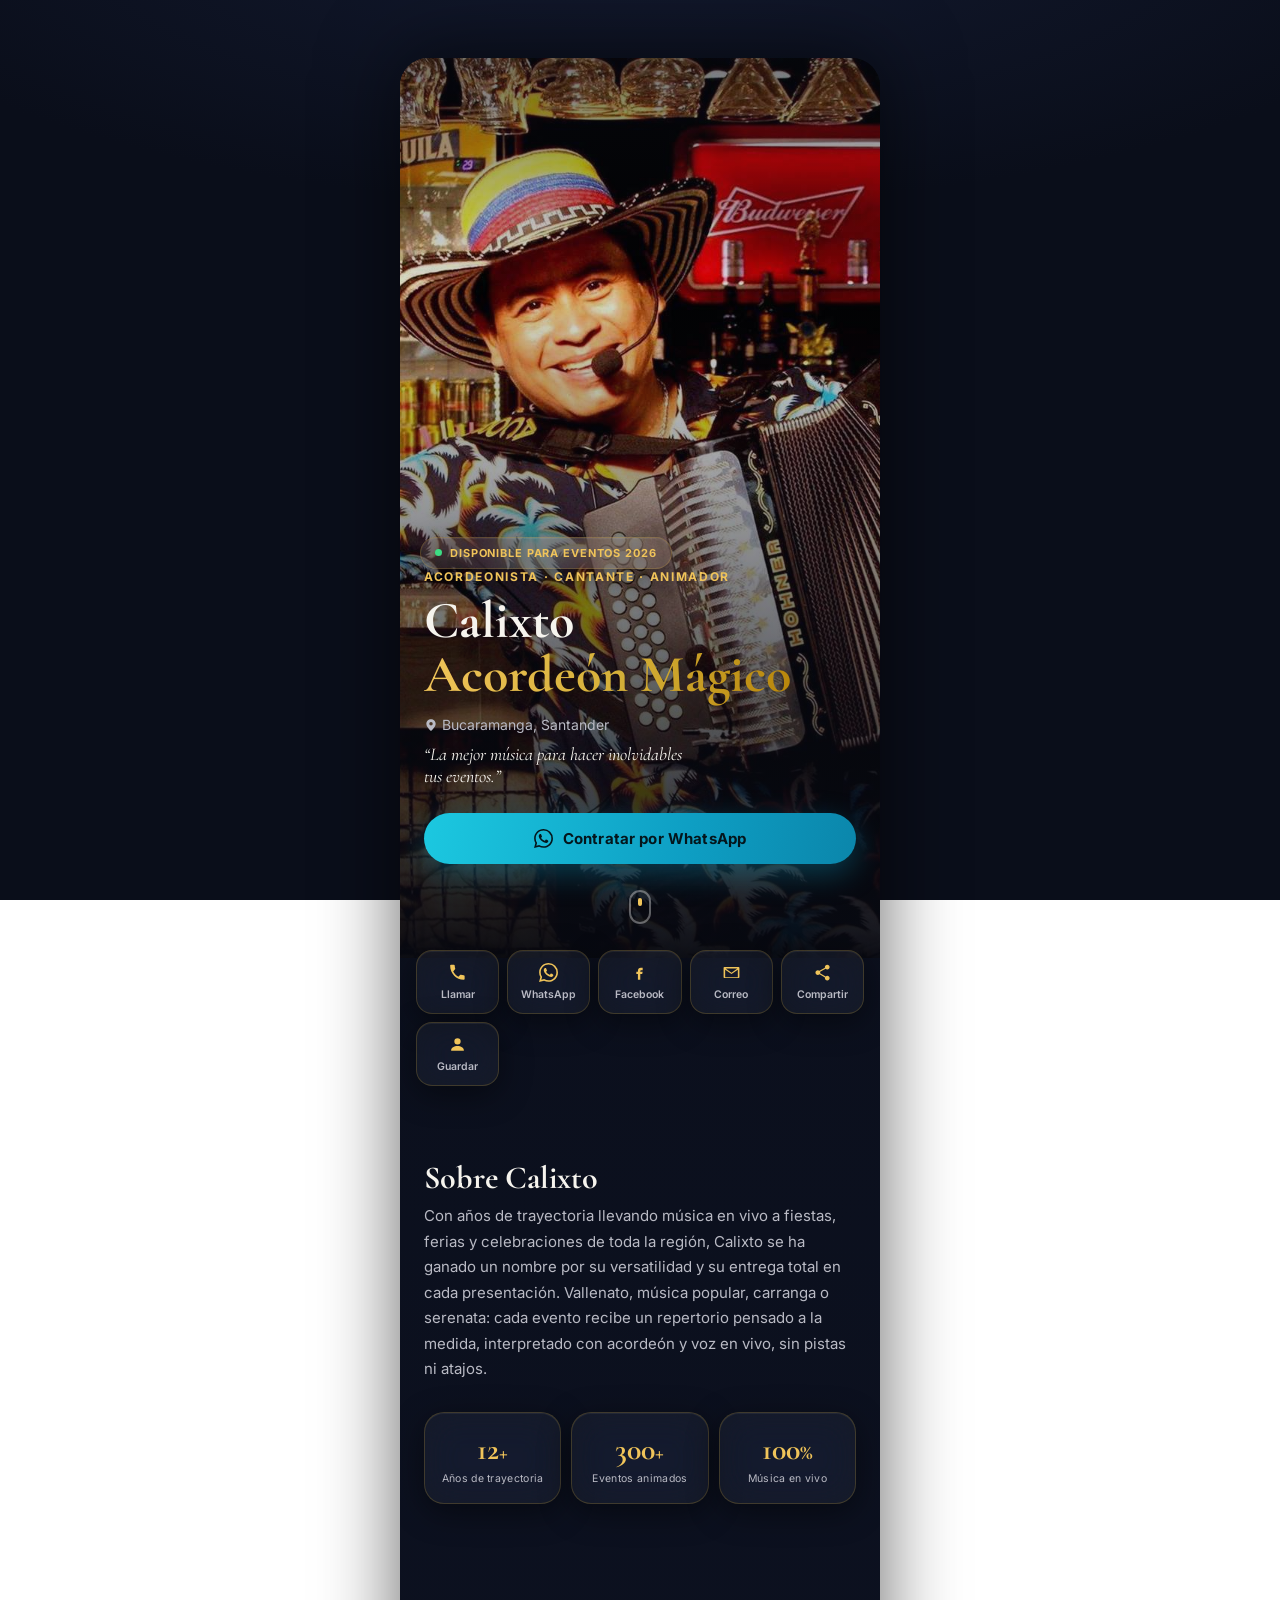
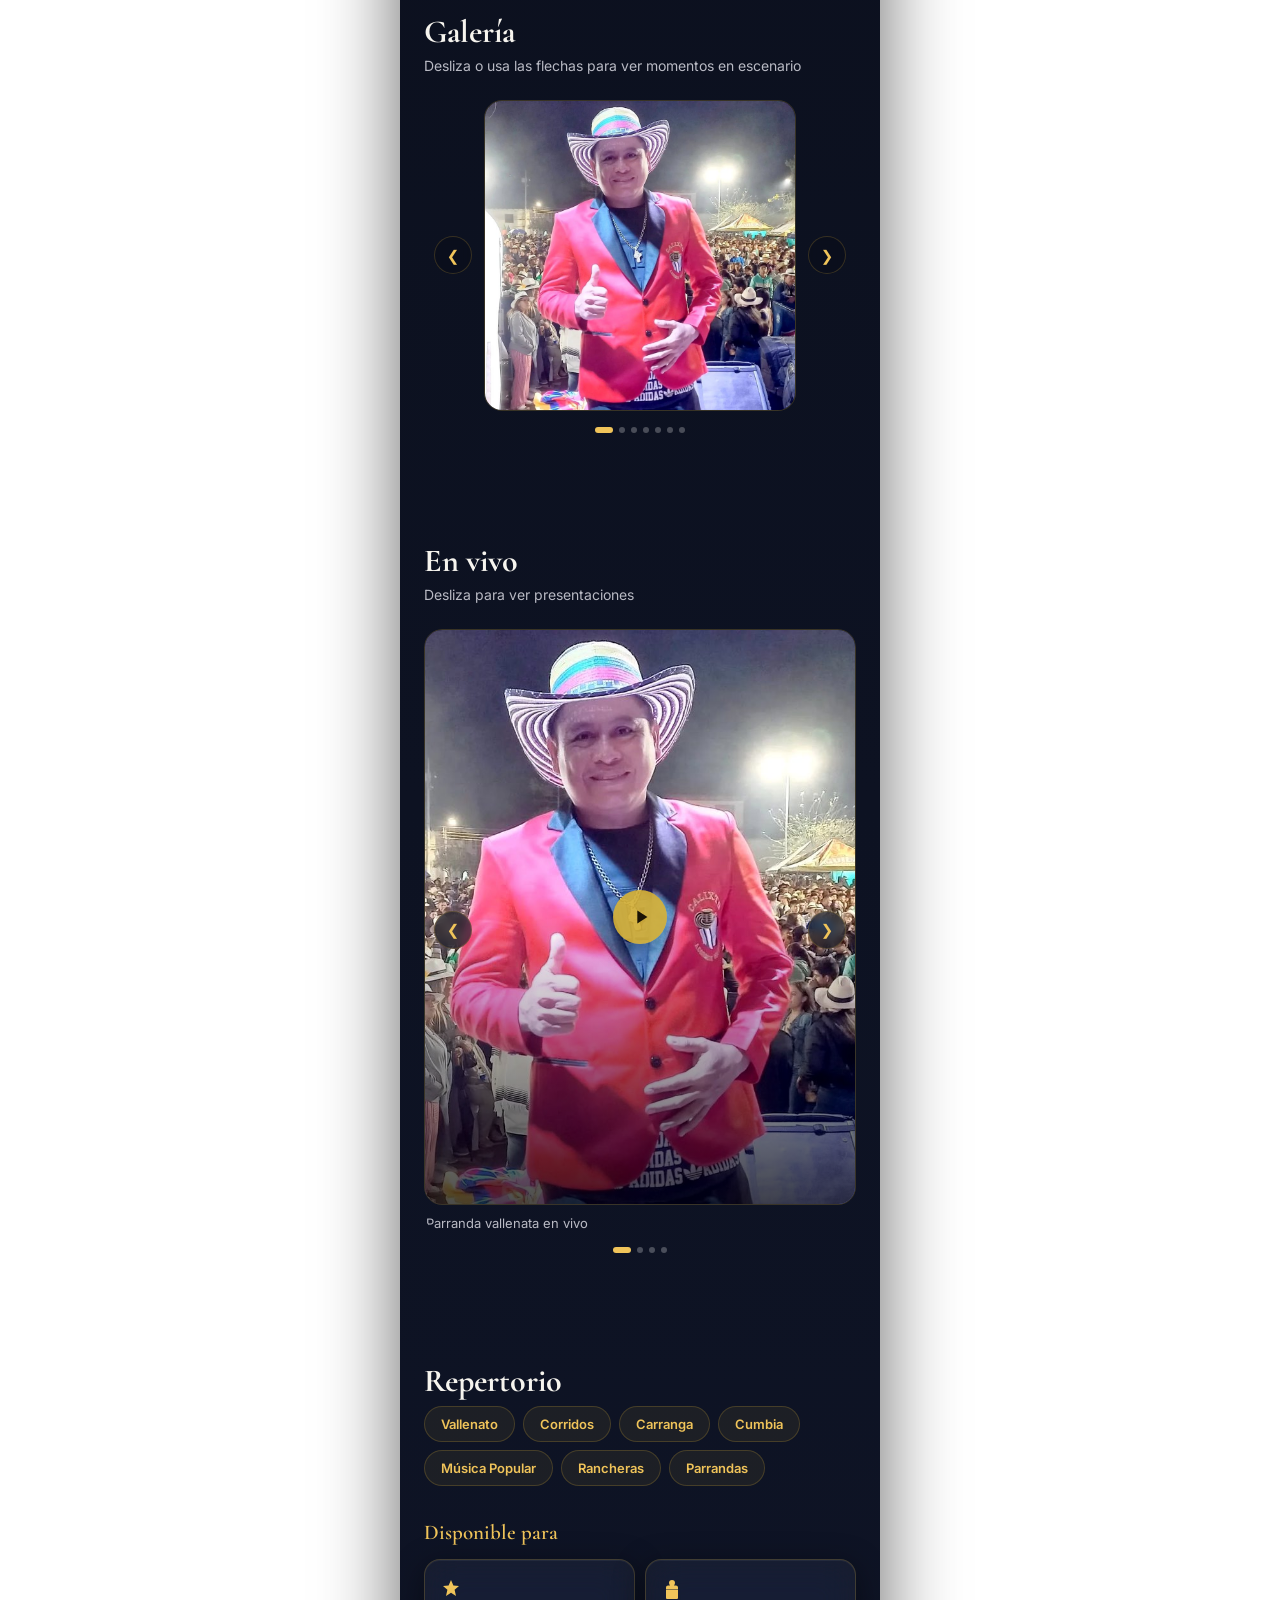
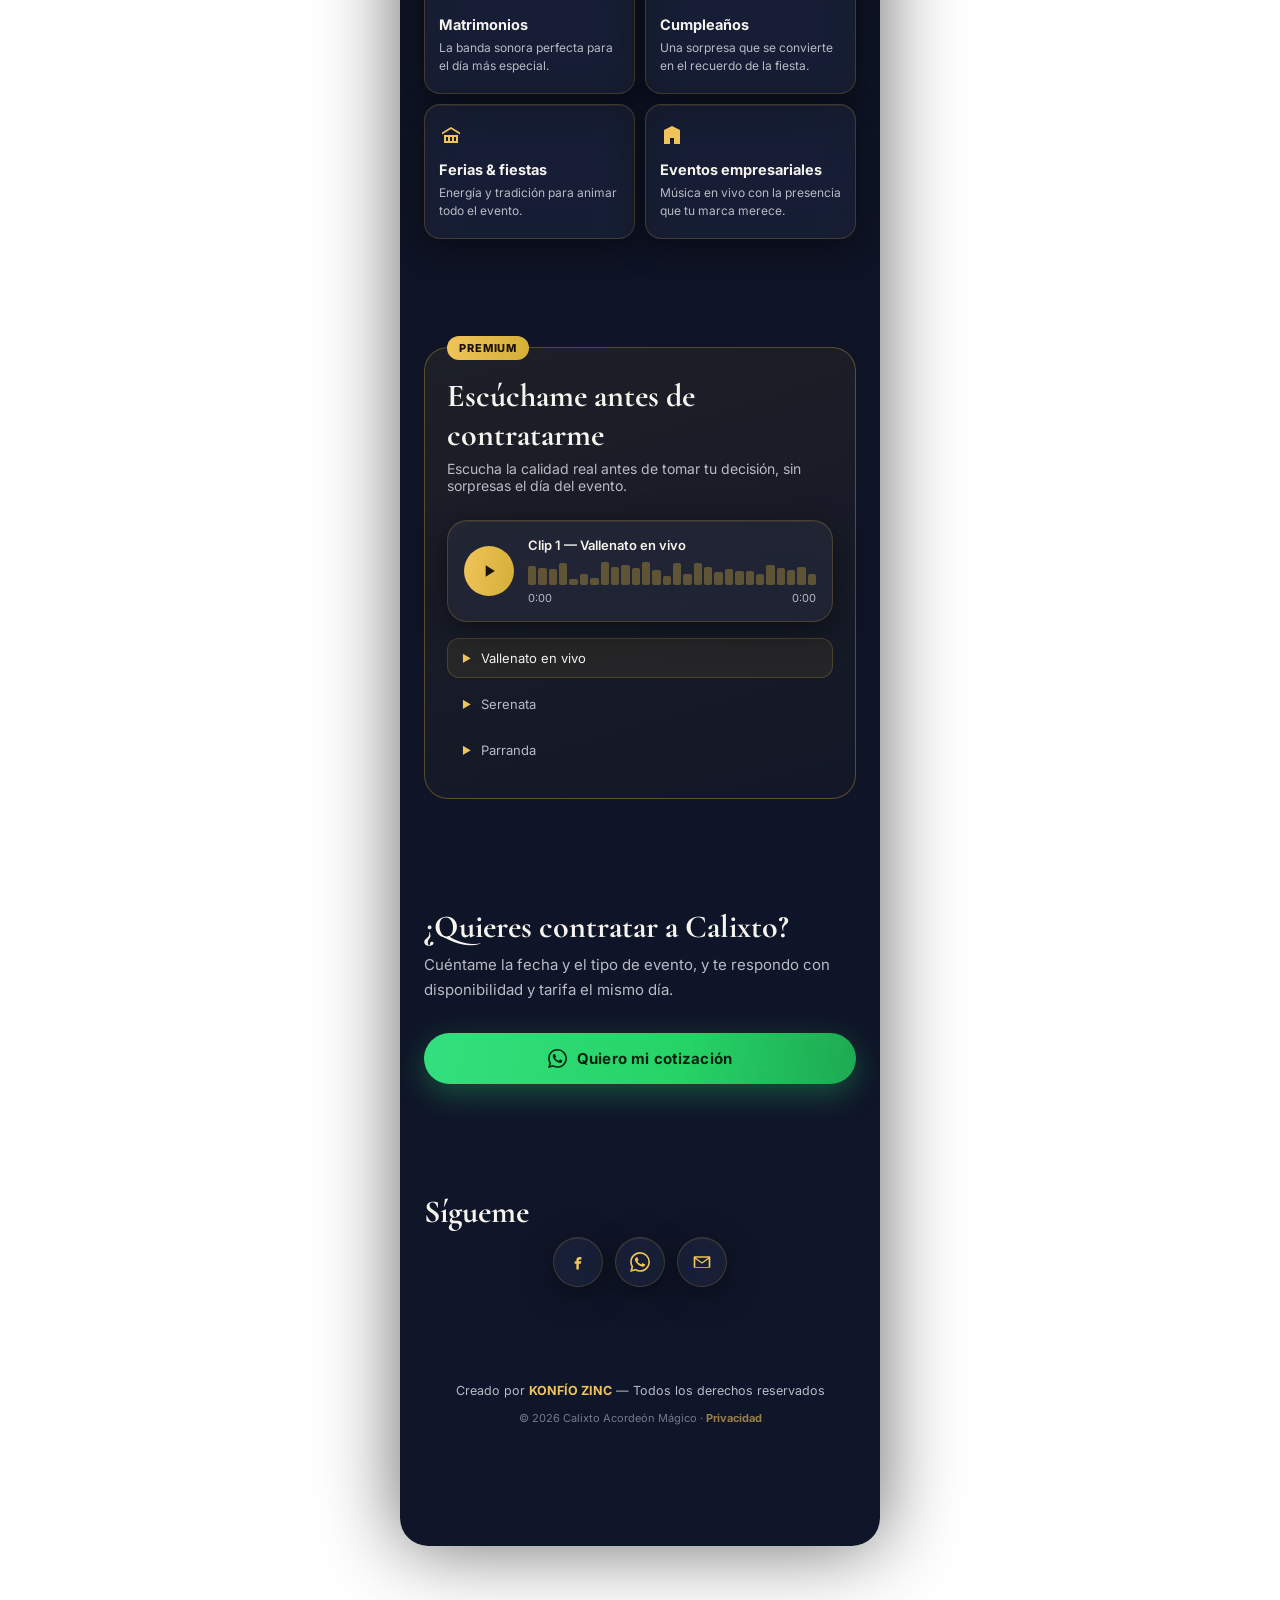
==== commit 3d4d2d5d: "feat: activar GA4 con ID real G-0JKTZNMPWX" ====
--- a/index.html
+++ b/index.html
@@ -51,7 +51,7 @@
 </script>
 
 <script>
-const GA_ID = 'G-XXXXXXXXXX';
+const GA_ID = 'G-0JKTZNMPWX';
 if (GA_ID && !/^G-XXXX/.test(GA_ID)) {
   const s = document.createElement('script');
   s.async = true;
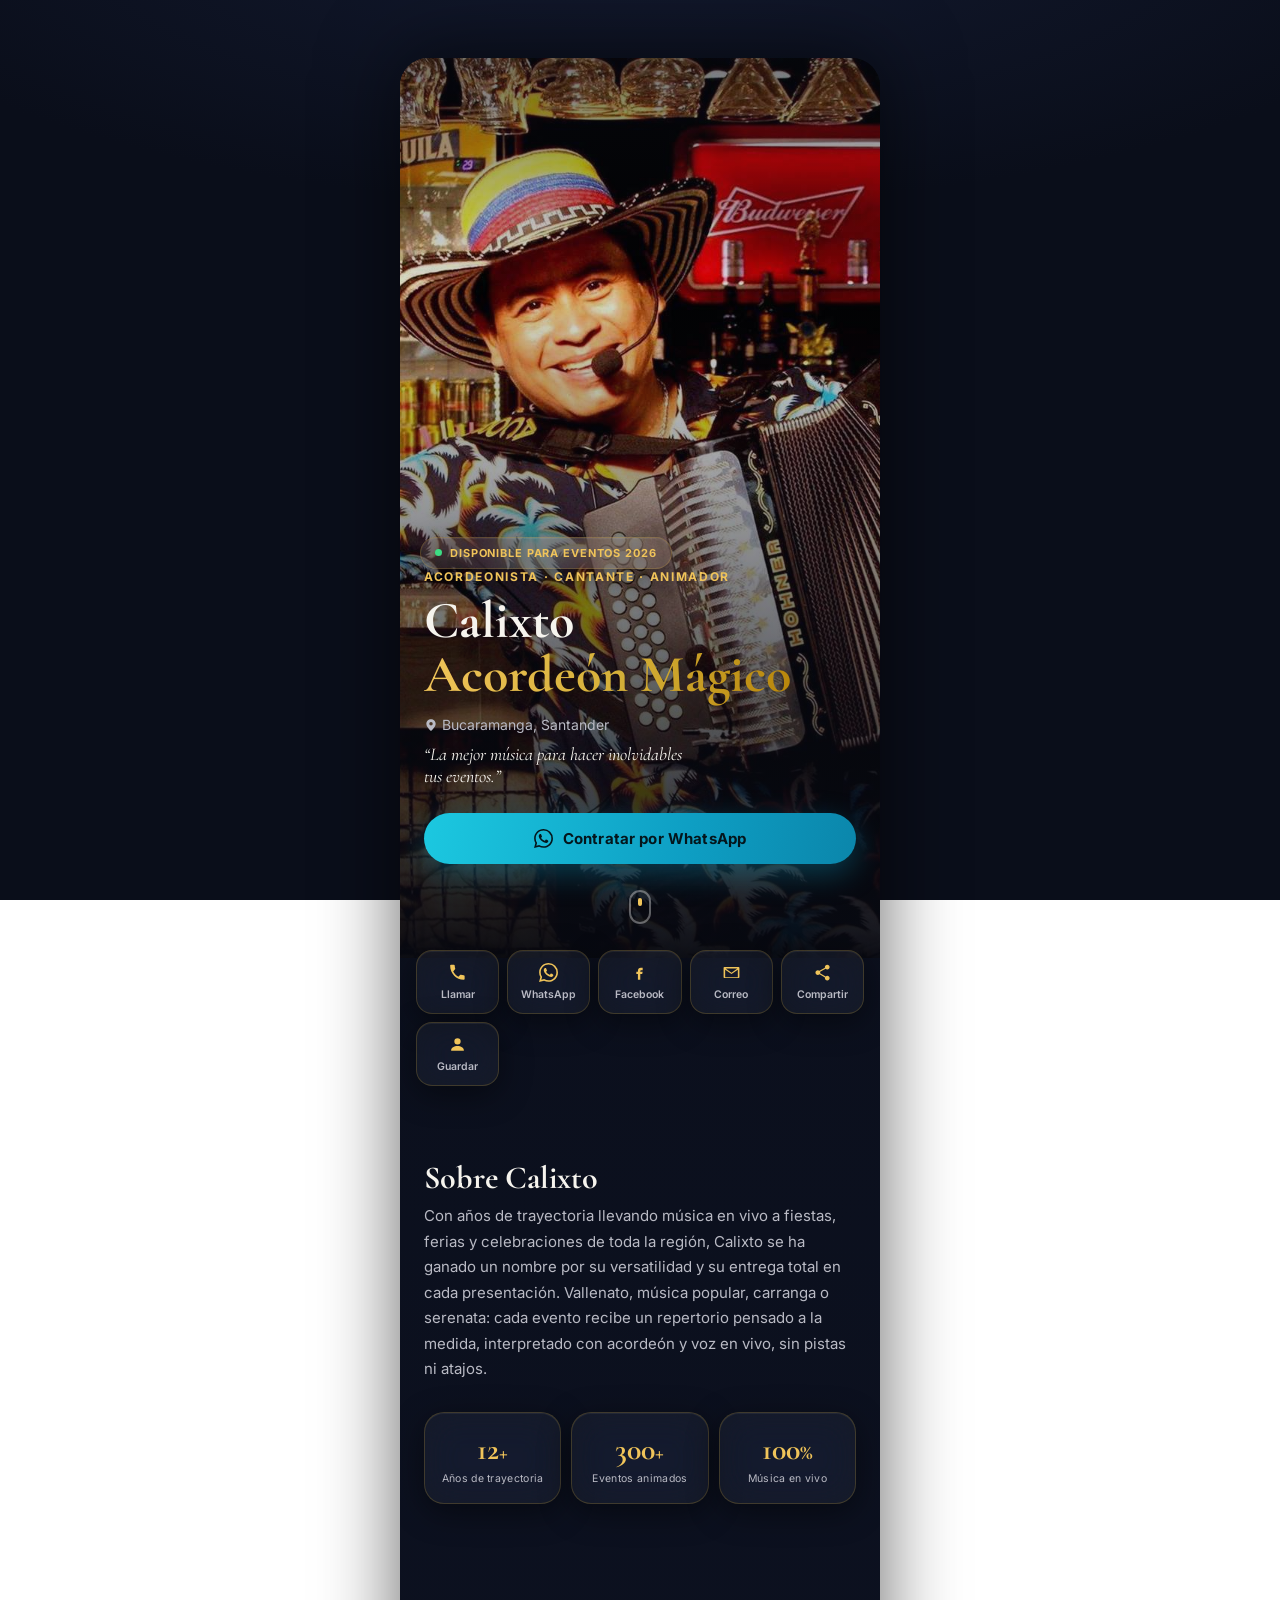
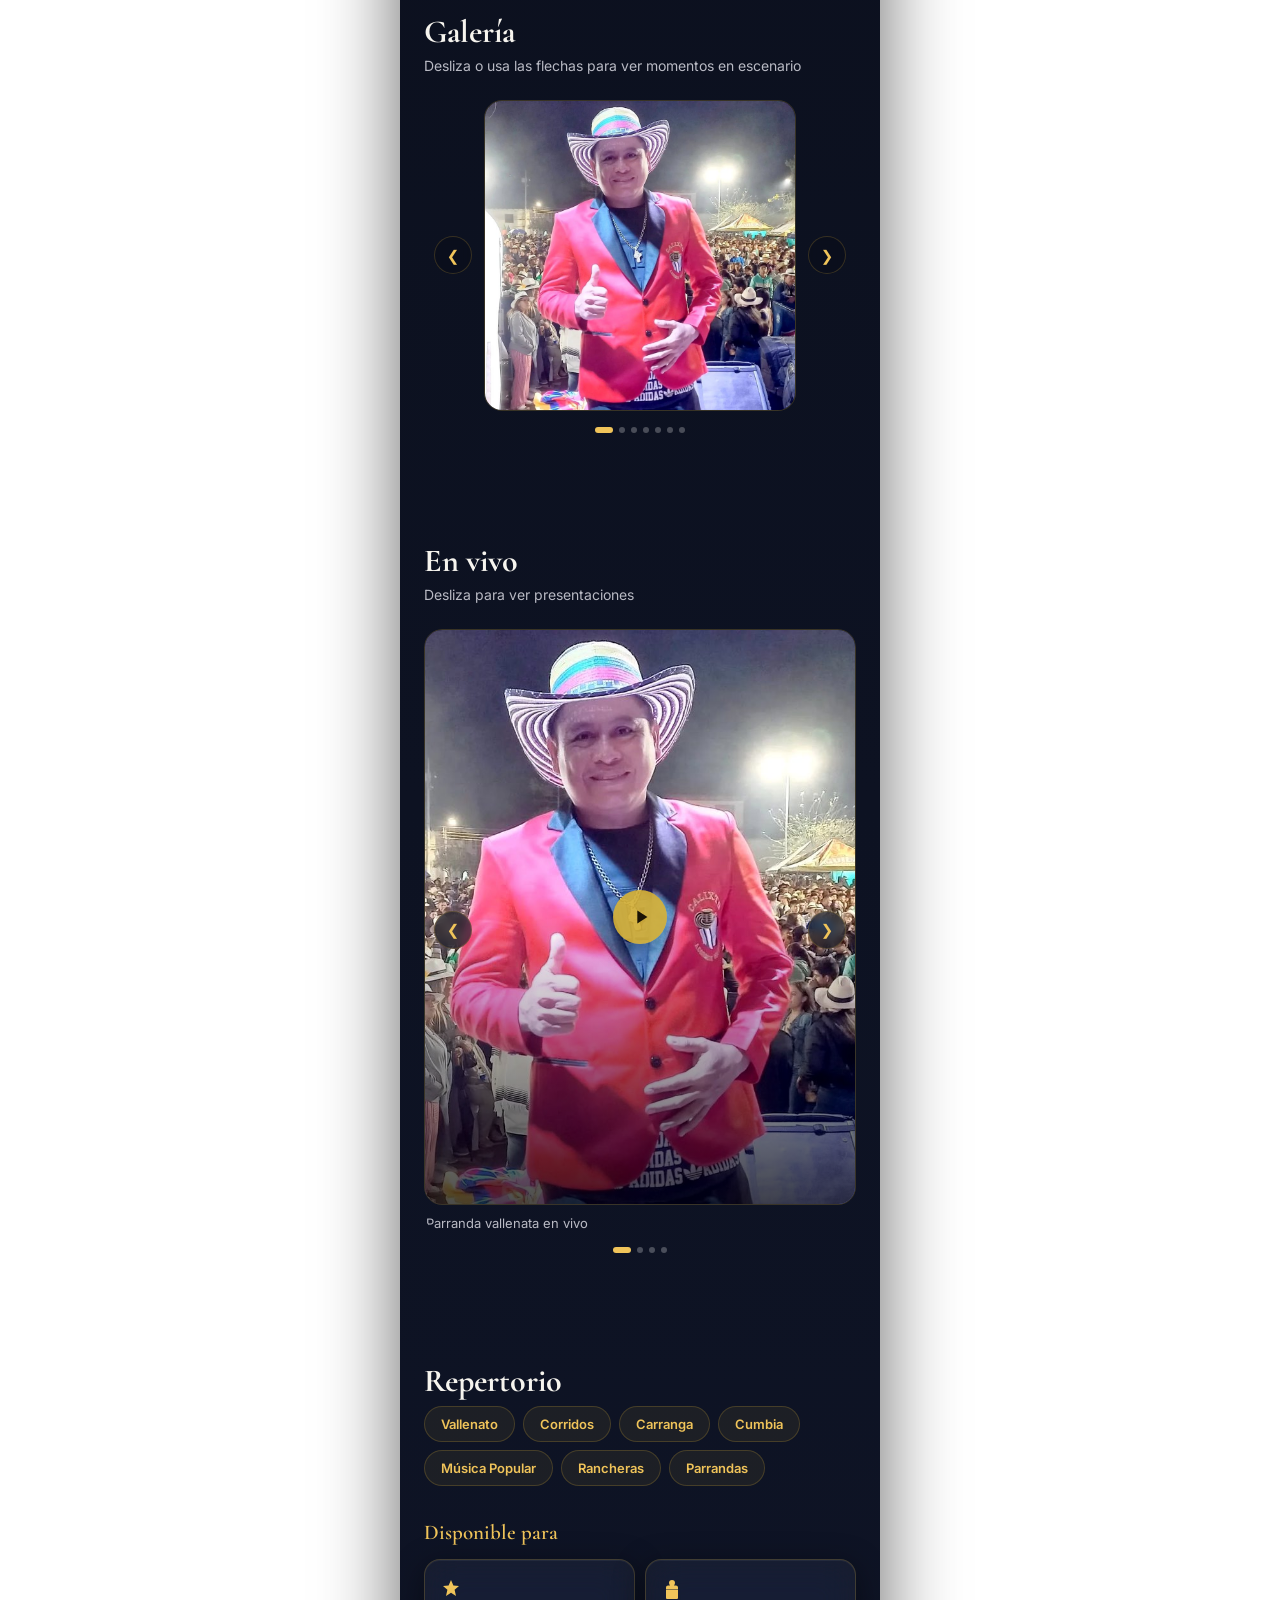
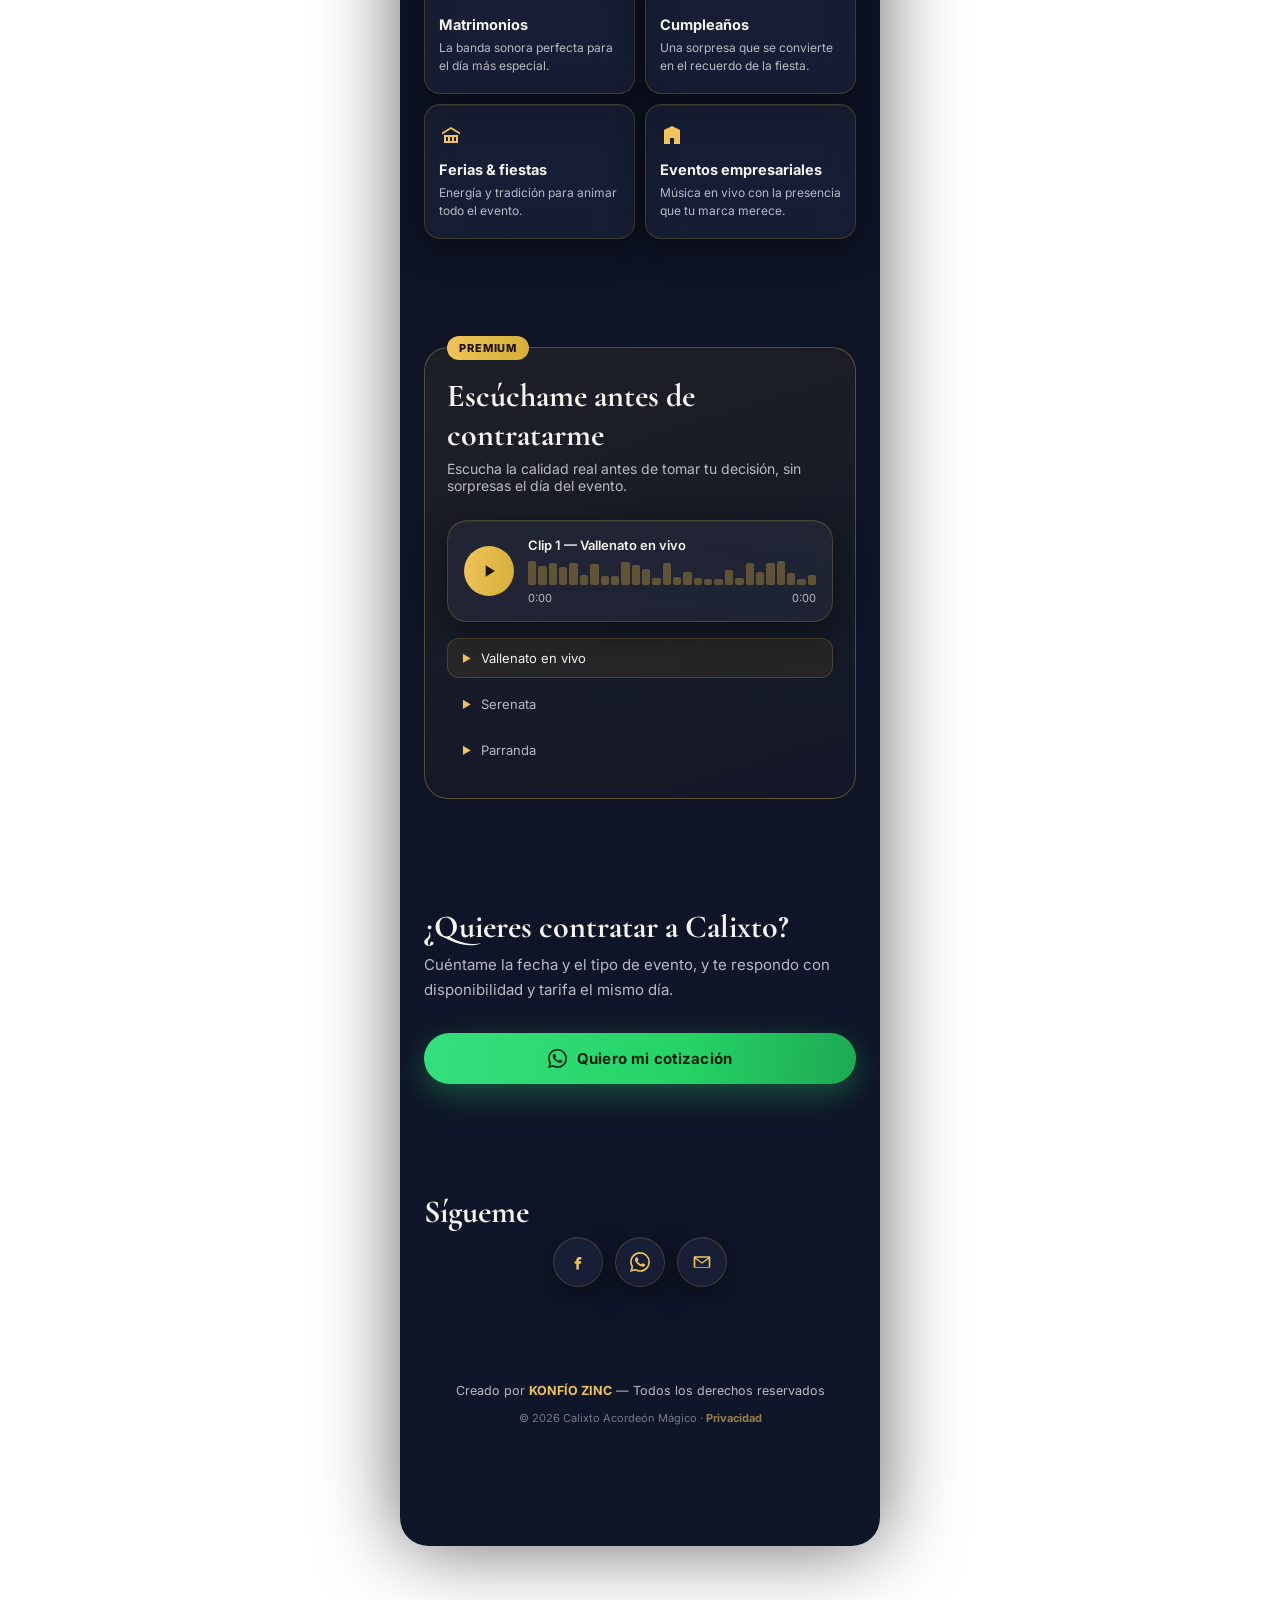
==== commit 73965556: "feat: evento GA4 click_whatsapp (lead) en todos los CTA" ====
--- a/index.html
+++ b/index.html
@@ -363,5 +363,19 @@
 <a id="vcardLink" href="#" download="calixto-acordeon-magico.vcf" style="display:none"></a>
 
 <script src="script.js" defer></script>
+<script>
+/* GA4 · conversión "lead": clic en WhatsApp */
+(function(){
+  function track(etiqueta){
+    try { if (typeof gtag === 'function') { gtag('event','click_whatsapp',{event_category:'lead',event_label:etiqueta||'whatsapp',transport_type:'beacon'}); } } catch(e){}
+  }
+  document.addEventListener('click', function(e){
+    var el = e.target && e.target.closest ? e.target.closest('a[href*="wa.me"],a[href*="api.whatsapp.com"],a[href*="whatsapp.com/send"],[data-action="whatsapp"]') : null;
+    if (!el) return;
+    var lbl = el.id || (el.textContent||'').trim().slice(0,40) || 'whatsapp';
+    track(lbl);
+  }, true);
+})();
+</script>
 </body>
 </html>
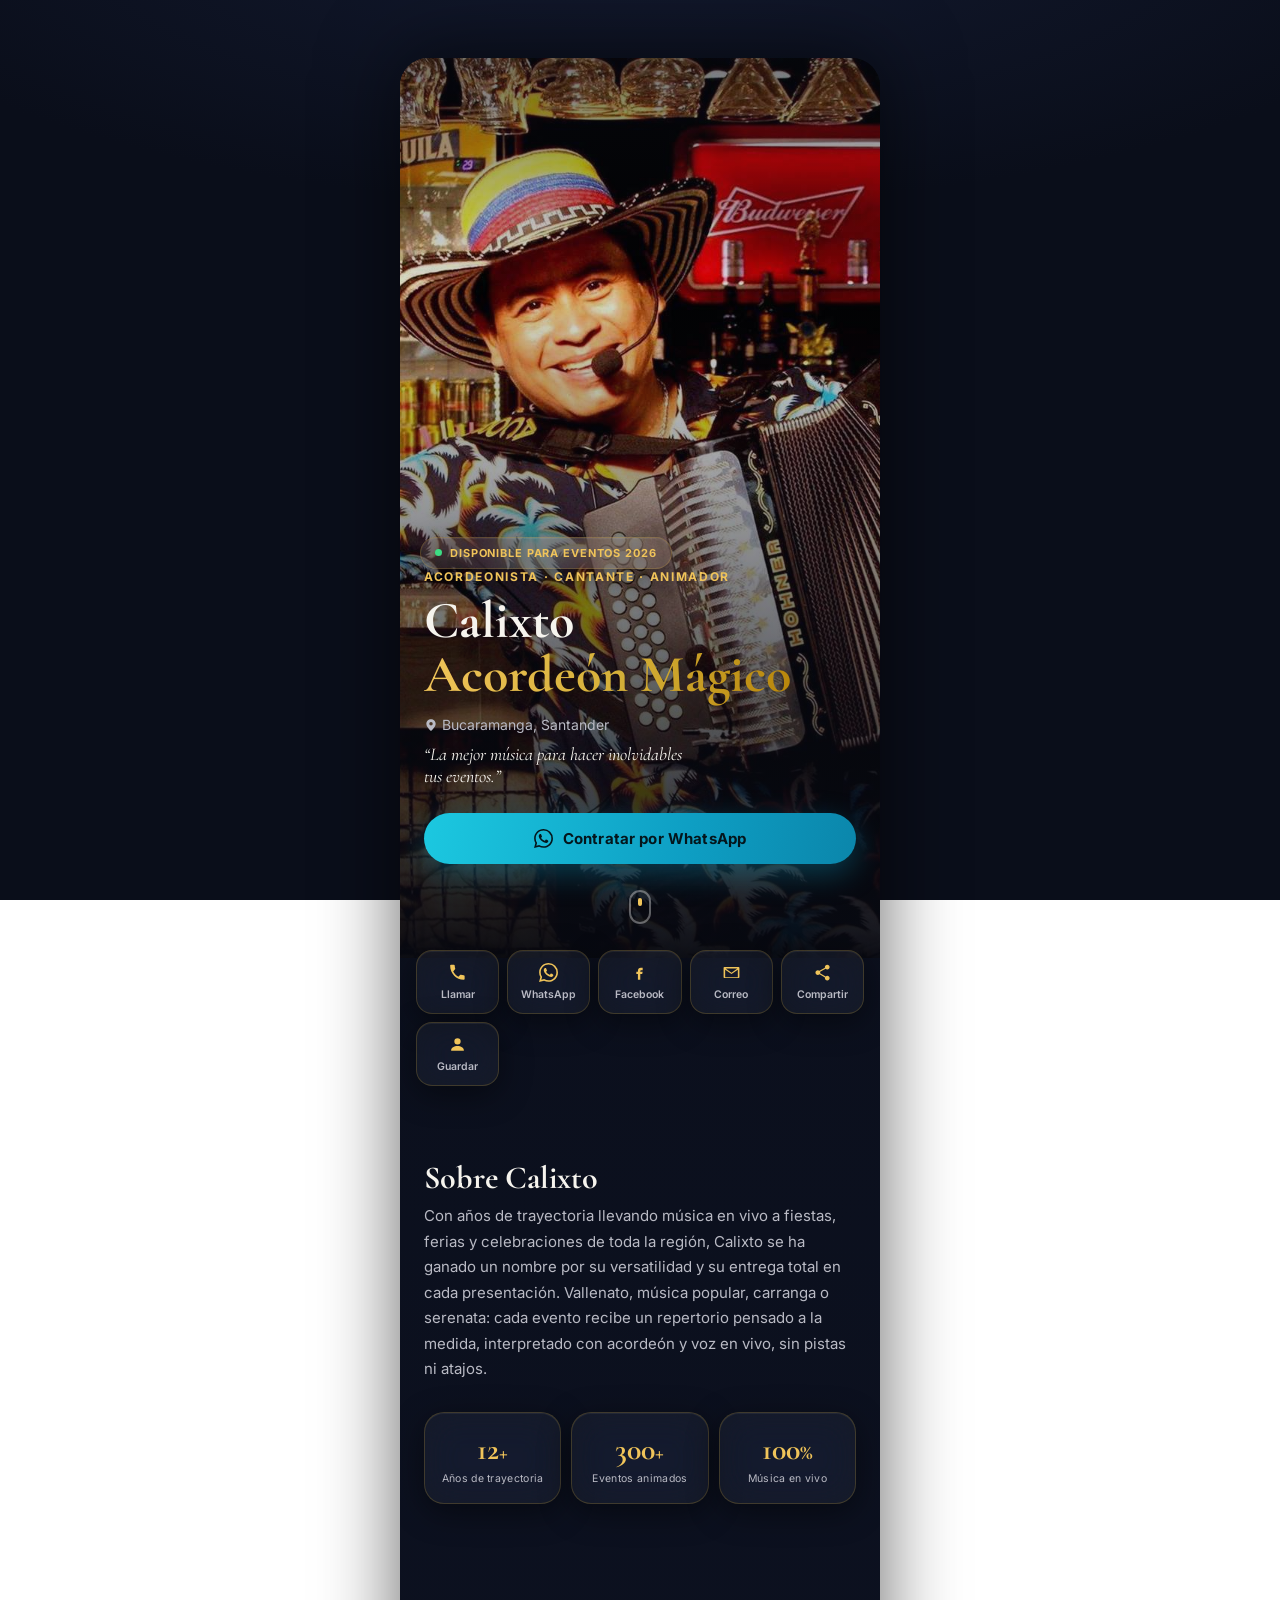
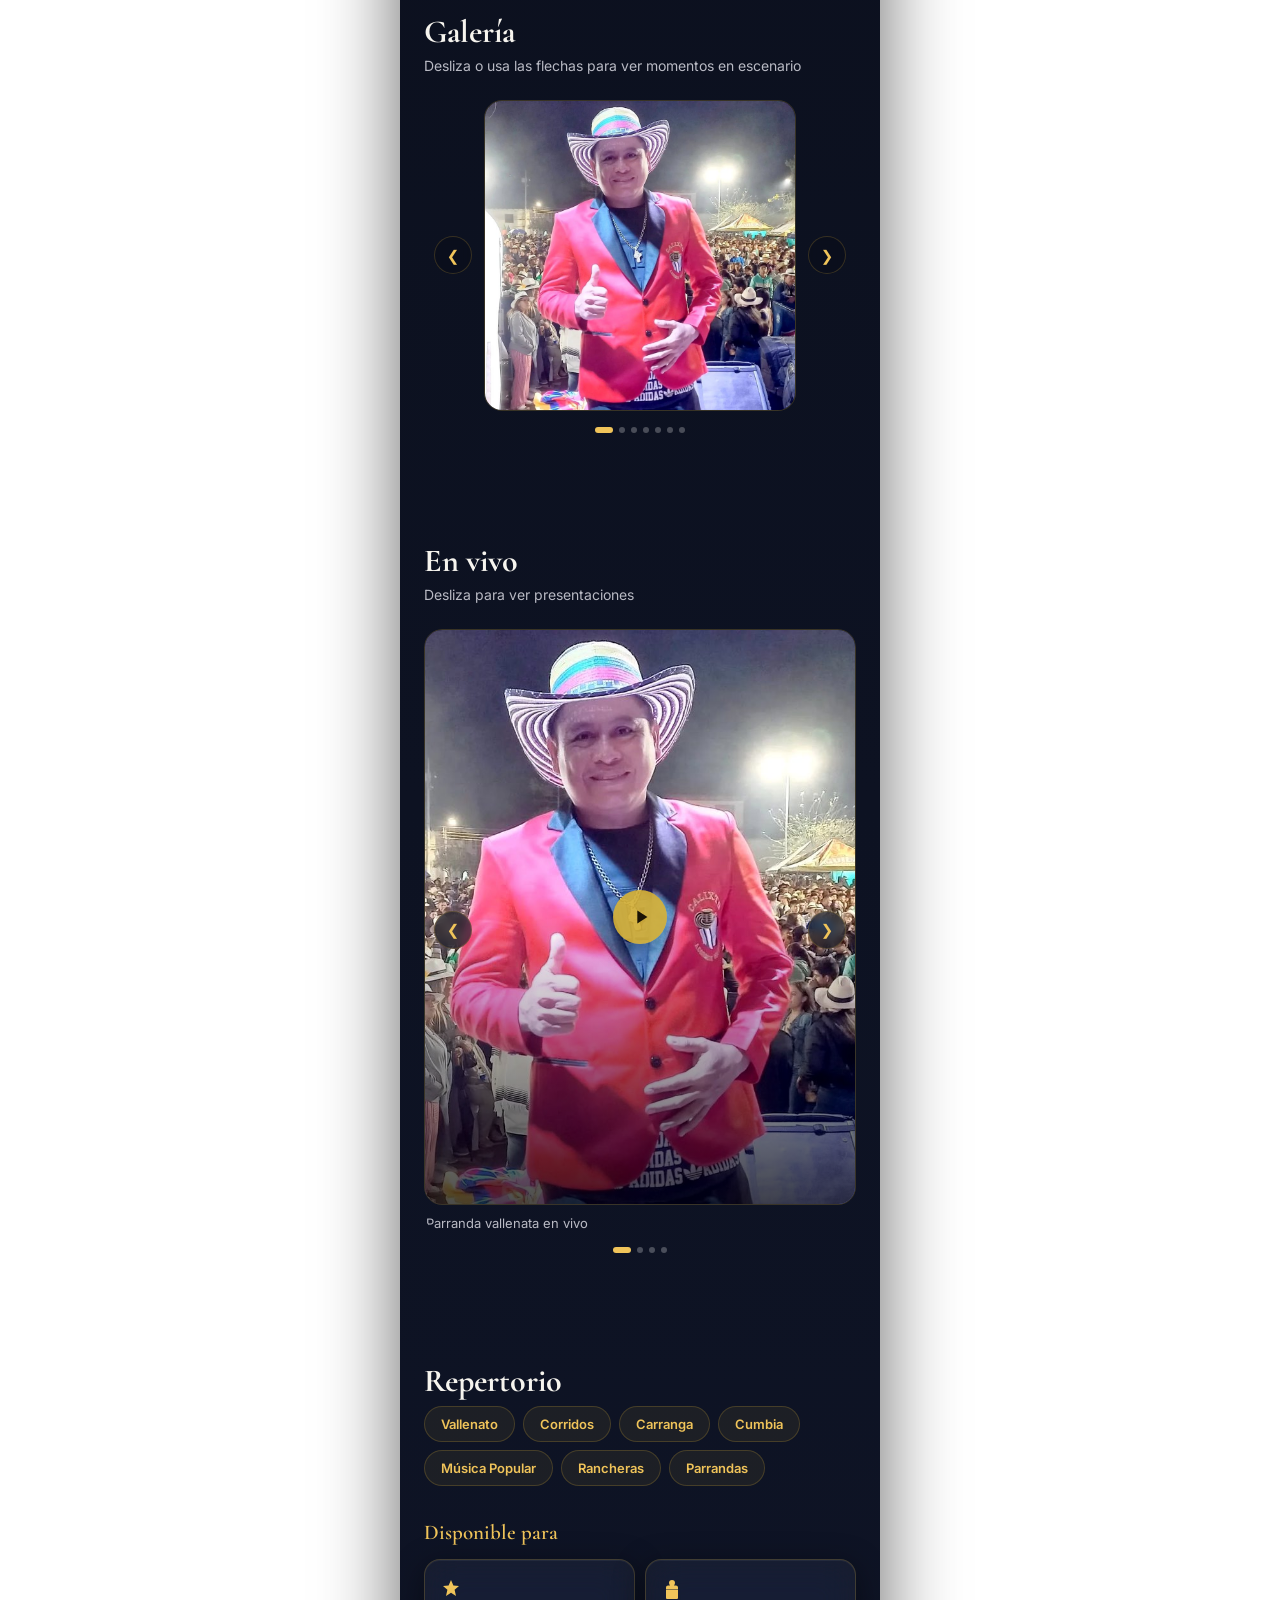
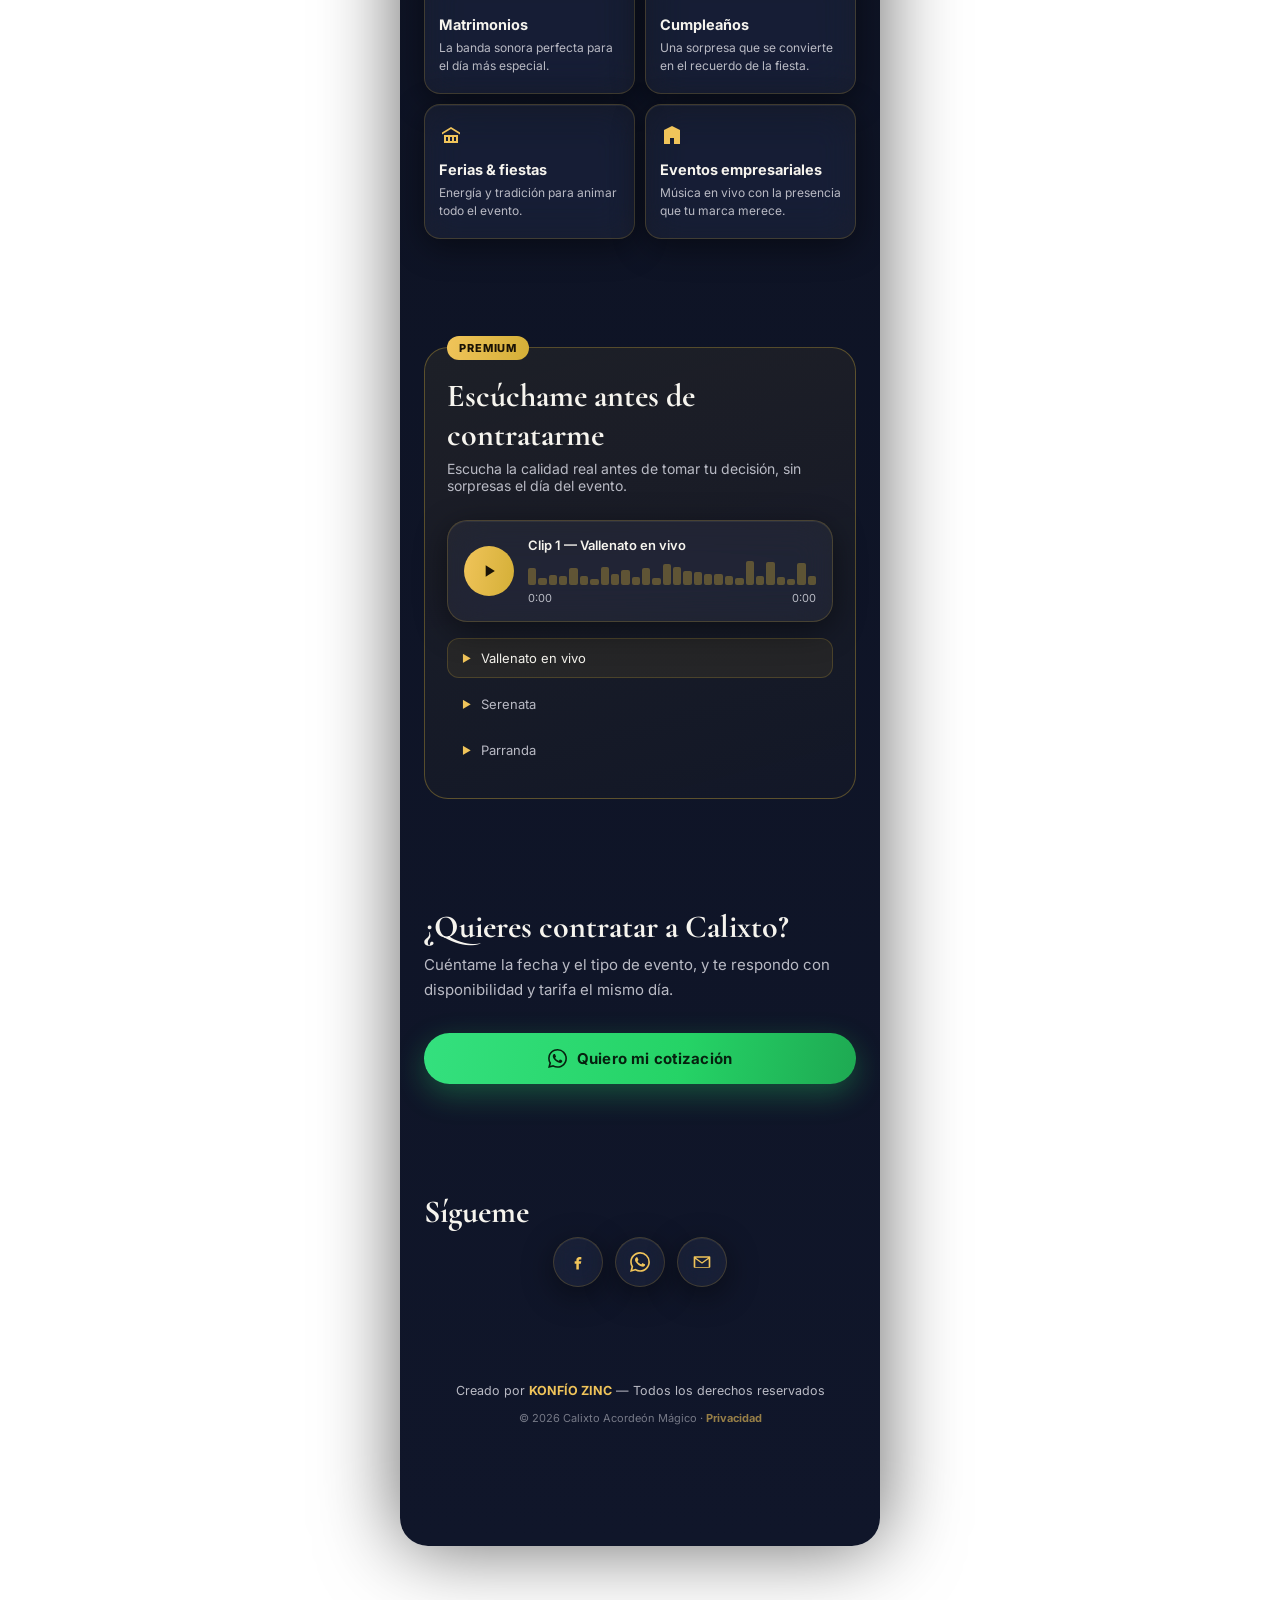
==== commit e6571fda: "feat: tracking de conversiones a Firestore (panel de reporte)" ====
--- a/index.html
+++ b/index.html
@@ -364,17 +364,25 @@
 
 <script src="script.js" defer></script>
 <script>
-/* GA4 · conversión "lead": clic en WhatsApp */
+/* KZ · conversiones: GA4 + Firestore (lead / venta potencial) */
 (function(){
-  function track(etiqueta){
-    try { if (typeof gtag === 'function') { gtag('event','click_whatsapp',{event_category:'lead',event_label:etiqueta||'whatsapp',transport_type:'beacon'}); } } catch(e){}
+  var PROYECTO='konfio-zinc', API_KEY='AIzaSyDbwAk9APwP2SeaEfWxeQG_bdL9eatciEA';
+  var TARJETA=(location.pathname.split('/').filter(Boolean)[0]||'kz');
+  function kz(evento, etiqueta){
+    try { if (typeof gtag === 'function') { gtag('event',evento,{event_category:'lead',event_label:etiqueta||'',transport_type:'beacon'}); } } catch(e){}
+    try {
+      var url='https://firestore.googleapis.com/v1/projects/'+PROYECTO+'/databases/(default)/documents/eventos?key='+API_KEY;
+      var body={fields:{tarjeta:{stringValue:TARJETA},evento:{stringValue:evento},etiqueta:{stringValue:etiqueta||''},pagina:{stringValue:location.href},ts:{timestampValue:new Date().toISOString()}}};
+      fetch(url,{method:'POST',headers:{'Content-Type':'application/json'},body:JSON.stringify(body)}).catch(function(){});
+    } catch(e){}
   }
   document.addEventListener('click', function(e){
-    var el = e.target && e.target.closest ? e.target.closest('a[href*="wa.me"],a[href*="api.whatsapp.com"],a[href*="whatsapp.com/send"],[data-action="whatsapp"]') : null;
-    if (!el) return;
-    var lbl = el.id || (el.textContent||'').trim().slice(0,40) || 'whatsapp';
-    track(lbl);
+    var el=e.target&&e.target.closest?e.target.closest('a[href*="wa.me"],a[href*="api.whatsapp.com"],a[href*="whatsapp.com/send"],[data-action="whatsapp"]'):null;
+    if(!el) return;
+    var lbl=el.id||(el.textContent||'').trim().slice(0,40)||'whatsapp';
+    kz('click_whatsapp',lbl);
   }, true);
+  window.kzTrack=kz;
 })();
 </script>
 </body>
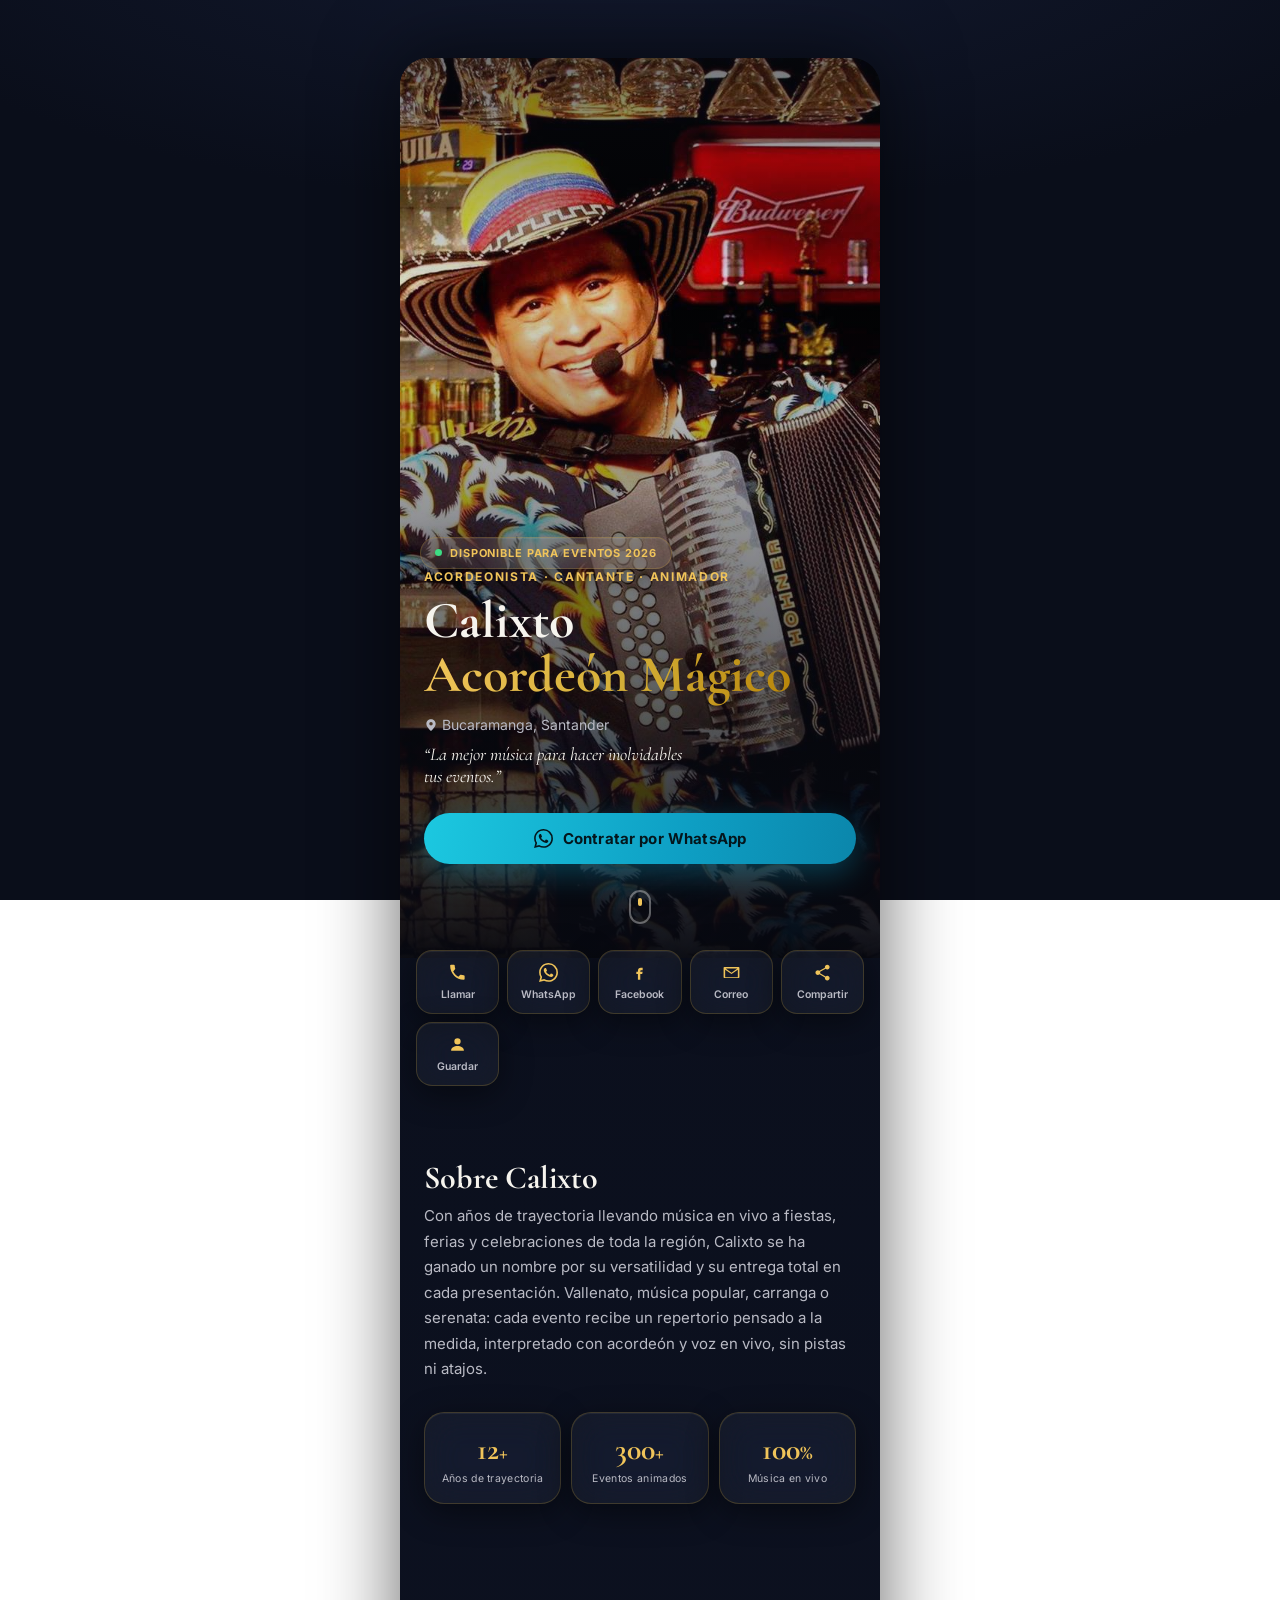
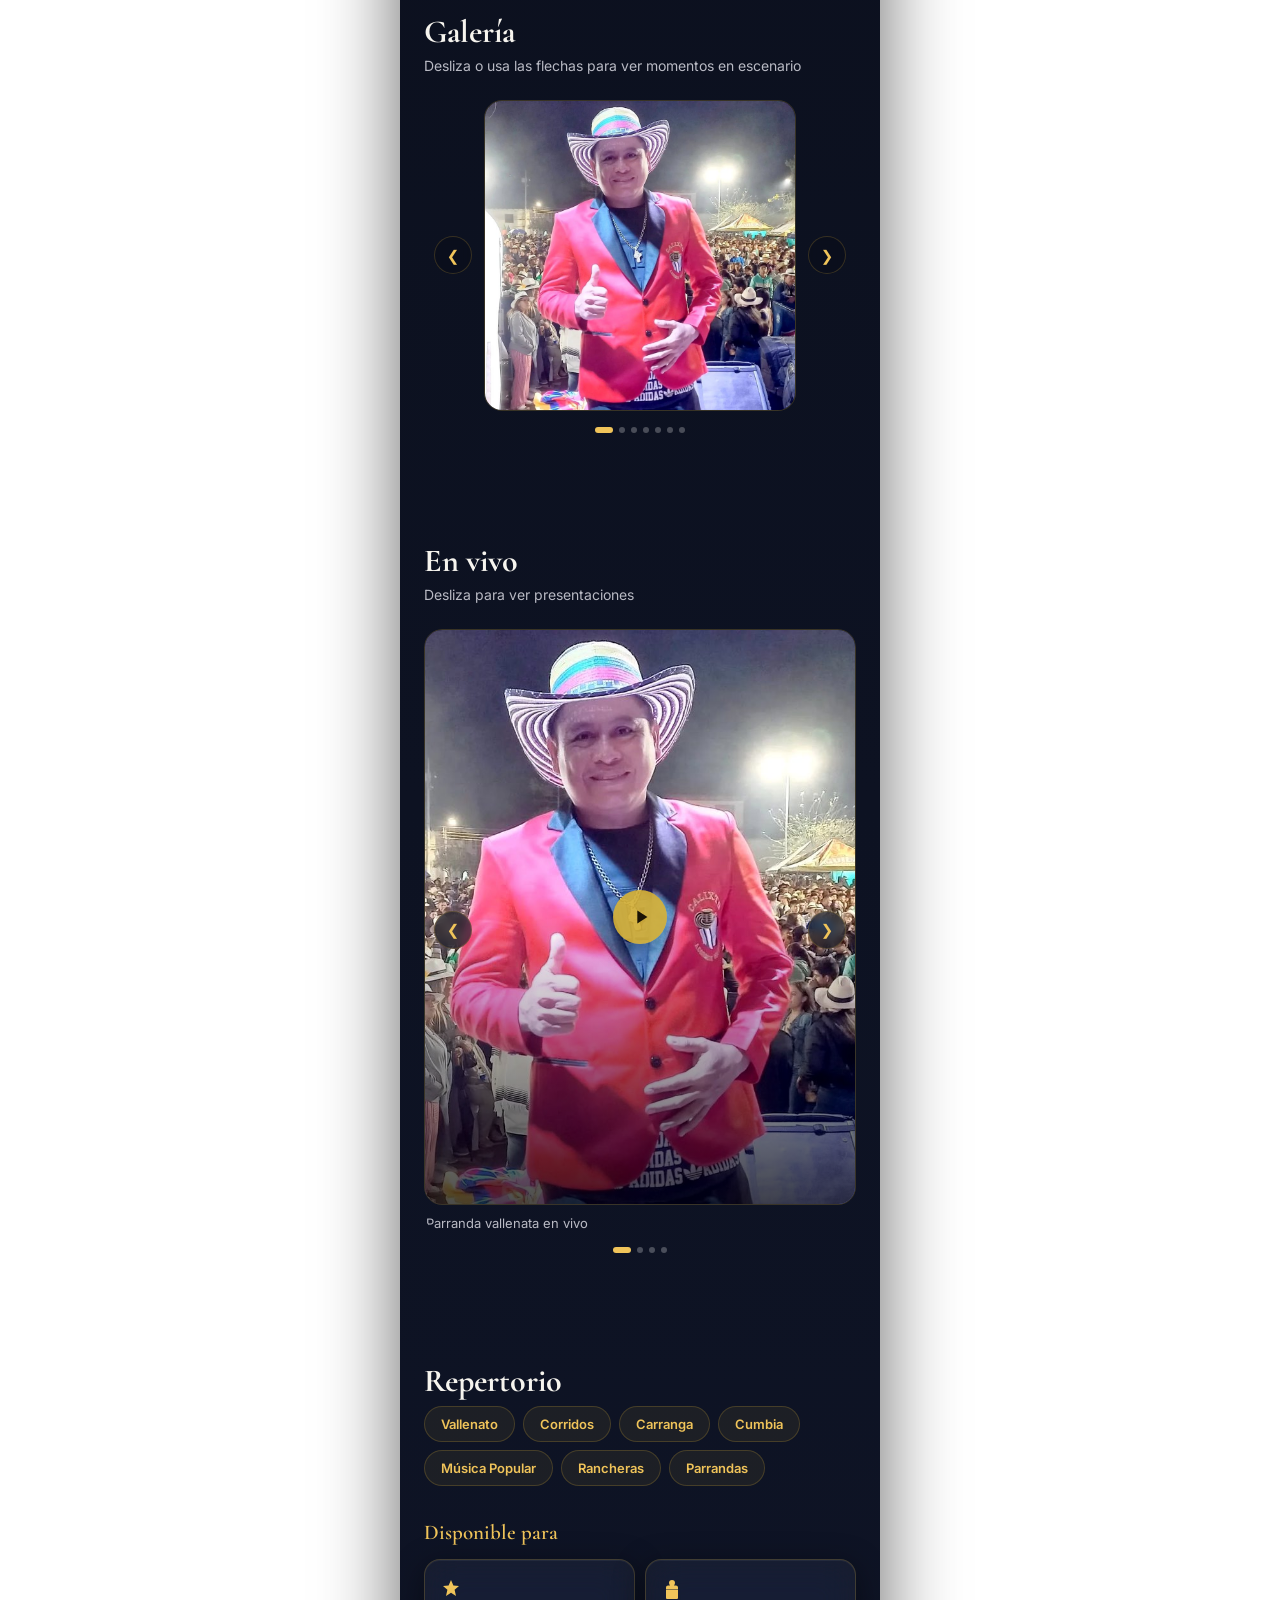
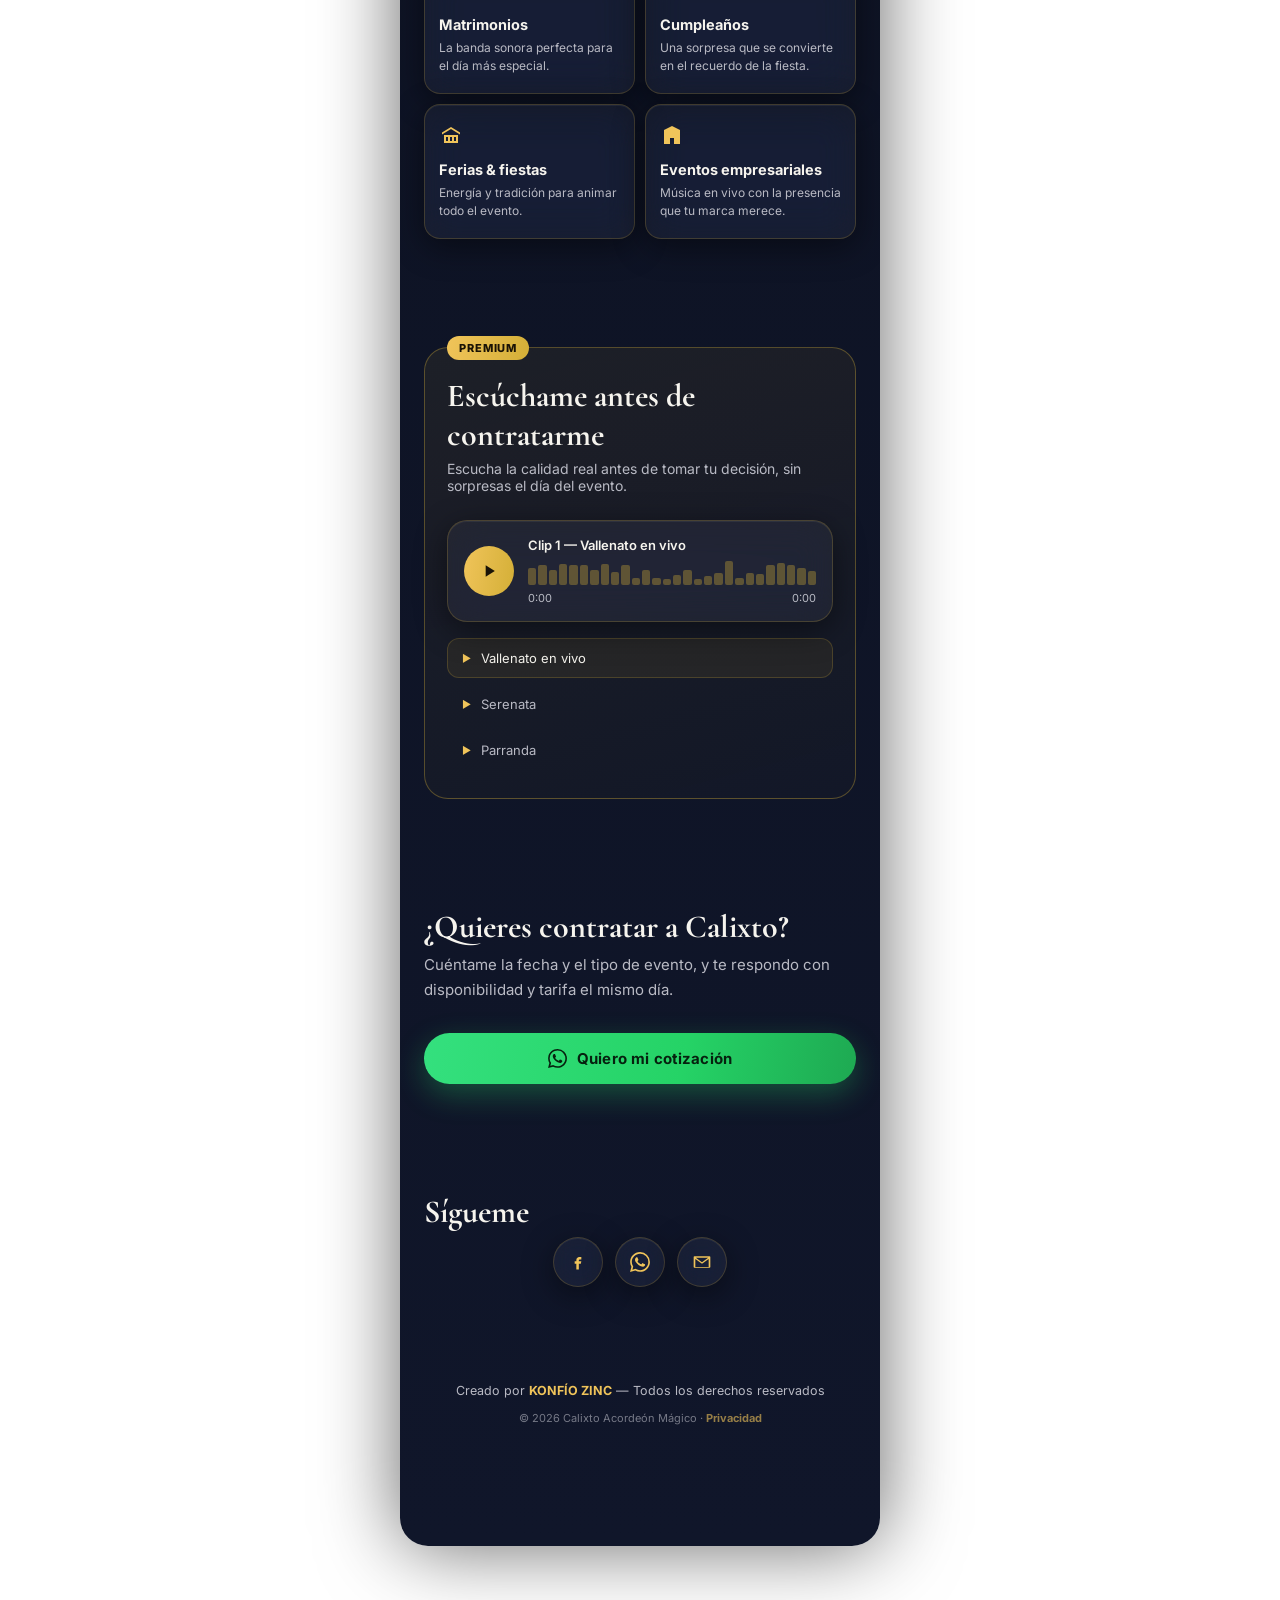
==== commit 073a5612: "chore: deduplicar icono de WhatsApp con <symbol>/<use>" ====
--- a/index.html
+++ b/index.html
@@ -67,6 +67,13 @@
 </head>
 <body>
 
+<!-- Sprite de iconos SVG (deduplicación) -->
+<svg xmlns="http://www.w3.org/2000/svg" style="display:none" aria-hidden="true">
+  <symbol id="icon-whatsapp" viewBox="0 0 24 24">
+    <path d="M17.472 14.382c-.297-.149-1.758-.867-2.03-.967-.273-.099-.471-.148-.67.15-.197.297-.767.966-.94 1.164-.173.199-.347.223-.644.075-.297-.15-1.255-.463-2.39-1.475-.883-.788-1.48-1.761-1.653-2.059-.173-.297-.018-.458.13-.606.134-.133.298-.347.446-.52.149-.174.198-.298.298-.497.099-.198.05-.371-.025-.52-.075-.149-.669-1.612-.916-2.207-.242-.579-.487-.5-.669-.51-.173-.008-.371-.01-.57-.01-.198 0-.52.074-.792.372-.272.297-1.04 1.016-1.04 2.479 0 1.462 1.065 2.875 1.213 3.074.149.198 2.096 3.2 5.077 4.487.709.306 1.262.489 1.694.625.712.227 1.36.195 1.871.118.571-.085 1.758-.719 2.006-1.413.248-.694.248-1.289.173-1.413-.074-.124-.272-.198-.57-.347m-5.421 7.403h-.004a9.87 9.87 0 01-5.031-1.378l-.361-.214-3.741.982.998-3.648-.235-.374a9.86 9.86 0 01-1.51-5.26c.001-5.45 4.436-9.884 9.888-9.884 2.64 0 5.122 1.03 6.988 2.898a9.825 9.825 0 012.893 6.994c-.003 5.45-4.437 9.884-9.885 9.884m8.413-18.297A11.815 11.815 0 0012.05 0C5.495 0 .16 5.335.157 11.892c0 2.096.547 4.142 1.588 5.945L.057 24l6.305-1.654a11.882 11.882 0 005.683 1.448h.005c6.554 0 11.89-5.335 11.893-11.893a11.821 11.821 0 00-3.48-8.413Z"/>
+  </symbol>
+</svg>
+
 <!-- ============ SPLASH ============ -->
 <div id="splash" class="splash" aria-hidden="true">
   <div class="splash-mark">
@@ -105,7 +112,7 @@
       <p class="hero-tagline reveal" style="--d:3">&ldquo;La mejor música para hacer inolvidables tus eventos.&rdquo;</p>
 
       <a href="#" id="ctaHero" class="btn btn-primary reveal" style="--d:4">
-        <svg viewBox="0 0 24 24"><path d="M17.472 14.382c-.297-.149-1.758-.867-2.03-.967-.273-.099-.471-.148-.67.15-.197.297-.767.966-.94 1.164-.173.199-.347.223-.644.075-.297-.15-1.255-.463-2.39-1.475-.883-.788-1.48-1.761-1.653-2.059-.173-.297-.018-.458.13-.606.134-.133.298-.347.446-.52.149-.174.198-.298.298-.497.099-.198.05-.371-.025-.52-.075-.149-.669-1.612-.916-2.207-.242-.579-.487-.5-.669-.51-.173-.008-.371-.01-.57-.01-.198 0-.52.074-.792.372-.272.297-1.04 1.016-1.04 2.479 0 1.462 1.065 2.875 1.213 3.074.149.198 2.096 3.2 5.077 4.487.709.306 1.262.489 1.694.625.712.227 1.36.195 1.871.118.571-.085 1.758-.719 2.006-1.413.248-.694.248-1.289.173-1.413-.074-.124-.272-.198-.57-.347m-5.421 7.403h-.004a9.87 9.87 0 01-5.031-1.378l-.361-.214-3.741.982.998-3.648-.235-.374a9.86 9.86 0 01-1.51-5.26c.001-5.45 4.436-9.884 9.888-9.884 2.64 0 5.122 1.03 6.988 2.898a9.825 9.825 0 012.893 6.994c-.003 5.45-4.437 9.884-9.885 9.884m8.413-18.297A11.815 11.815 0 0012.05 0C5.495 0 .16 5.335.157 11.892c0 2.096.547 4.142 1.588 5.945L.057 24l6.305-1.654a11.882 11.882 0 005.683 1.448h.005c6.554 0 11.89-5.335 11.893-11.893a11.821 11.821 0 00-3.48-8.413Z"/></svg>
+        <svg viewBox="0 0 24 24"><use href="#icon-whatsapp"/></svg>
         Contratar por WhatsApp
       </a>
 
@@ -120,7 +127,7 @@
       <span>Llamar</span>
     </a>
     <a href="#" id="qaWhatsapp" class="qa glass" data-tip="WhatsApp">
-      <svg viewBox="0 0 24 24"><path d="M17.472 14.382c-.297-.149-1.758-.867-2.03-.967-.273-.099-.471-.148-.67.15-.197.297-.767.966-.94 1.164-.173.199-.347.223-.644.075-.297-.15-1.255-.463-2.39-1.475-.883-.788-1.48-1.761-1.653-2.059-.173-.297-.018-.458.13-.606.134-.133.298-.347.446-.52.149-.174.198-.298.298-.497.099-.198.05-.371-.025-.52-.075-.149-.669-1.612-.916-2.207-.242-.579-.487-.5-.669-.51-.173-.008-.371-.01-.57-.01-.198 0-.52.074-.792.372-.272.297-1.04 1.016-1.04 2.479 0 1.462 1.065 2.875 1.213 3.074.149.198 2.096 3.2 5.077 4.487.709.306 1.262.489 1.694.625.712.227 1.36.195 1.871.118.571-.085 1.758-.719 2.006-1.413.248-.694.248-1.289.173-1.413-.074-.124-.272-.198-.57-.347m-5.421 7.403h-.004a9.87 9.87 0 01-5.031-1.378l-.361-.214-3.741.982.998-3.648-.235-.374a9.86 9.86 0 01-1.51-5.26c.001-5.45 4.436-9.884 9.888-9.884 2.64 0 5.122 1.03 6.988 2.898a9.825 9.825 0 012.893 6.994c-.003 5.45-4.437 9.884-9.885 9.884m8.413-18.297A11.815 11.815 0 0012.05 0C5.495 0 .16 5.335.157 11.892c0 2.096.547 4.142 1.588 5.945L.057 24l6.305-1.654a11.882 11.882 0 005.683 1.448h.005c6.554 0 11.89-5.335 11.893-11.893a11.821 11.821 0 00-3.48-8.413Z"/></svg>
+      <svg viewBox="0 0 24 24"><use href="#icon-whatsapp"/></svg>
       <span>WhatsApp</span>
     </a>
     <a href="https://www.facebook.com/share/14hmMyEhwV8/" target="_blank" rel="noopener" class="qa glass" data-tip="Facebook">
@@ -323,7 +330,7 @@
     <h2 class="section-title reveal">&iquest;Quieres contratar a Calixto?</h2>
     <p class="lead reveal">Cuéntame la fecha y el tipo de evento, y te respondo con disponibilidad y tarifa el mismo día.</p>
     <a href="#" id="ctaContratar" class="btn btn-whatsapp reveal">
-      <svg viewBox="0 0 24 24"><path d="M17.472 14.382c-.297-.149-1.758-.867-2.03-.967-.273-.099-.471-.148-.67.15-.197.297-.767.966-.94 1.164-.173.199-.347.223-.644.075-.297-.15-1.255-.463-2.39-1.475-.883-.788-1.48-1.761-1.653-2.059-.173-.297-.018-.458.13-.606.134-.133.298-.347.446-.52.149-.174.198-.298.298-.497.099-.198.05-.371-.025-.52-.075-.149-.669-1.612-.916-2.207-.242-.579-.487-.5-.669-.51-.173-.008-.371-.01-.57-.01-.198 0-.52.074-.792.372-.272.297-1.04 1.016-1.04 2.479 0 1.462 1.065 2.875 1.213 3.074.149.198 2.096 3.2 5.077 4.487.709.306 1.262.489 1.694.625.712.227 1.36.195 1.871.118.571-.085 1.758-.719 2.006-1.413.248-.694.248-1.289.173-1.413-.074-.124-.272-.198-.57-.347m-5.421 7.403h-.004a9.87 9.87 0 01-5.031-1.378l-.361-.214-3.741.982.998-3.648-.235-.374a9.86 9.86 0 01-1.51-5.26c.001-5.45 4.436-9.884 9.888-9.884 2.64 0 5.122 1.03 6.988 2.898a9.825 9.825 0 012.893 6.994c-.003 5.45-4.437 9.884-9.885 9.884m8.413-18.297A11.815 11.815 0 0012.05 0C5.495 0 .16 5.335.157 11.892c0 2.096.547 4.142 1.588 5.945L.057 24l6.305-1.654a11.882 11.882 0 005.683 1.448h.005c6.554 0 11.89-5.335 11.893-11.893a11.821 11.821 0 00-3.48-8.413Z"/></svg>
+      <svg viewBox="0 0 24 24"><use href="#icon-whatsapp"/></svg>
       Quiero mi cotización
     </a>
   </section>
@@ -336,7 +343,7 @@
         <svg viewBox="0 0 24 24"><path d="M13.5 9H16V6h-2.5C11.6 6 10 7.6 10 9.7V11H8v3h2v7h3v-7h2.4l.6-3H13v-1c0-.6.4-1 1-1z"/></svg>
       </a>
       <a href="#" id="socialWhatsapp" class="social glass" aria-label="WhatsApp">
-        <svg viewBox="0 0 24 24"><path d="M17.472 14.382c-.297-.149-1.758-.867-2.03-.967-.273-.099-.471-.148-.67.15-.197.297-.767.966-.94 1.164-.173.199-.347.223-.644.075-.297-.15-1.255-.463-2.39-1.475-.883-.788-1.48-1.761-1.653-2.059-.173-.297-.018-.458.13-.606.134-.133.298-.347.446-.52.149-.174.198-.298.298-.497.099-.198.05-.371-.025-.52-.075-.149-.669-1.612-.916-2.207-.242-.579-.487-.5-.669-.51-.173-.008-.371-.01-.57-.01-.198 0-.52.074-.792.372-.272.297-1.04 1.016-1.04 2.479 0 1.462 1.065 2.875 1.213 3.074.149.198 2.096 3.2 5.077 4.487.709.306 1.262.489 1.694.625.712.227 1.36.195 1.871.118.571-.085 1.758-.719 2.006-1.413.248-.694.248-1.289.173-1.413-.074-.124-.272-.198-.57-.347m-5.421 7.403h-.004a9.87 9.87 0 01-5.031-1.378l-.361-.214-3.741.982.998-3.648-.235-.374a9.86 9.86 0 01-1.51-5.26c.001-5.45 4.436-9.884 9.888-9.884 2.64 0 5.122 1.03 6.988 2.898a9.825 9.825 0 012.893 6.994c-.003 5.45-4.437 9.884-9.885 9.884m8.413-18.297A11.815 11.815 0 0012.05 0C5.495 0 .16 5.335.157 11.892c0 2.096.547 4.142 1.588 5.945L.057 24l6.305-1.654a11.882 11.882 0 005.683 1.448h.005c6.554 0 11.89-5.335 11.893-11.893a11.821 11.821 0 00-3.48-8.413Z"/></svg>
+        <svg viewBox="0 0 24 24"><use href="#icon-whatsapp"/></svg>
       </a>
       <a href="mailto:calixtoacordeonmagico@gmail.com" class="social glass" aria-label="Correo">
         <svg viewBox="0 0 24 24"><path d="M3 5h18a1 1 0 011 1v12a1 1 0 01-1 1H3a1 1 0 01-1-1V6a1 1 0 011-1zm1.6 2L12 12.2 19.4 7H4.6zM4 8.4V18h16V8.4l-7.5 5.3a1 1 0 01-1 0L4 8.4z"/></svg>
@@ -356,7 +363,7 @@
 
 <!-- ============ FAB WHATSAPP ============ -->
 <a href="#" id="fabWhatsapp" class="fab" aria-label="Escribir por WhatsApp">
-  <svg viewBox="0 0 24 24"><path d="M17.472 14.382c-.297-.149-1.758-.867-2.03-.967-.273-.099-.471-.148-.67.15-.197.297-.767.966-.94 1.164-.173.199-.347.223-.644.075-.297-.15-1.255-.463-2.39-1.475-.883-.788-1.48-1.761-1.653-2.059-.173-.297-.018-.458.13-.606.134-.133.298-.347.446-.52.149-.174.198-.298.298-.497.099-.198.05-.371-.025-.52-.075-.149-.669-1.612-.916-2.207-.242-.579-.487-.5-.669-.51-.173-.008-.371-.01-.57-.01-.198 0-.52.074-.792.372-.272.297-1.04 1.016-1.04 2.479 0 1.462 1.065 2.875 1.213 3.074.149.198 2.096 3.2 5.077 4.487.709.306 1.262.489 1.694.625.712.227 1.36.195 1.871.118.571-.085 1.758-.719 2.006-1.413.248-.694.248-1.289.173-1.413-.074-.124-.272-.198-.57-.347m-5.421 7.403h-.004a9.87 9.87 0 01-5.031-1.378l-.361-.214-3.741.982.998-3.648-.235-.374a9.86 9.86 0 01-1.51-5.26c.001-5.45 4.436-9.884 9.888-9.884 2.64 0 5.122 1.03 6.988 2.898a9.825 9.825 0 012.893 6.994c-.003 5.45-4.437 9.884-9.885 9.884m8.413-18.297A11.815 11.815 0 0012.05 0C5.495 0 .16 5.335.157 11.892c0 2.096.547 4.142 1.588 5.945L.057 24l6.305-1.654a11.882 11.882 0 005.683 1.448h.005c6.554 0 11.89-5.335 11.893-11.893a11.821 11.821 0 00-3.48-8.413Z"/></svg>
+  <svg viewBox="0 0 24 24"><use href="#icon-whatsapp"/></svg>
 </a>
 
 <!-- vCard oculta para descarga -->
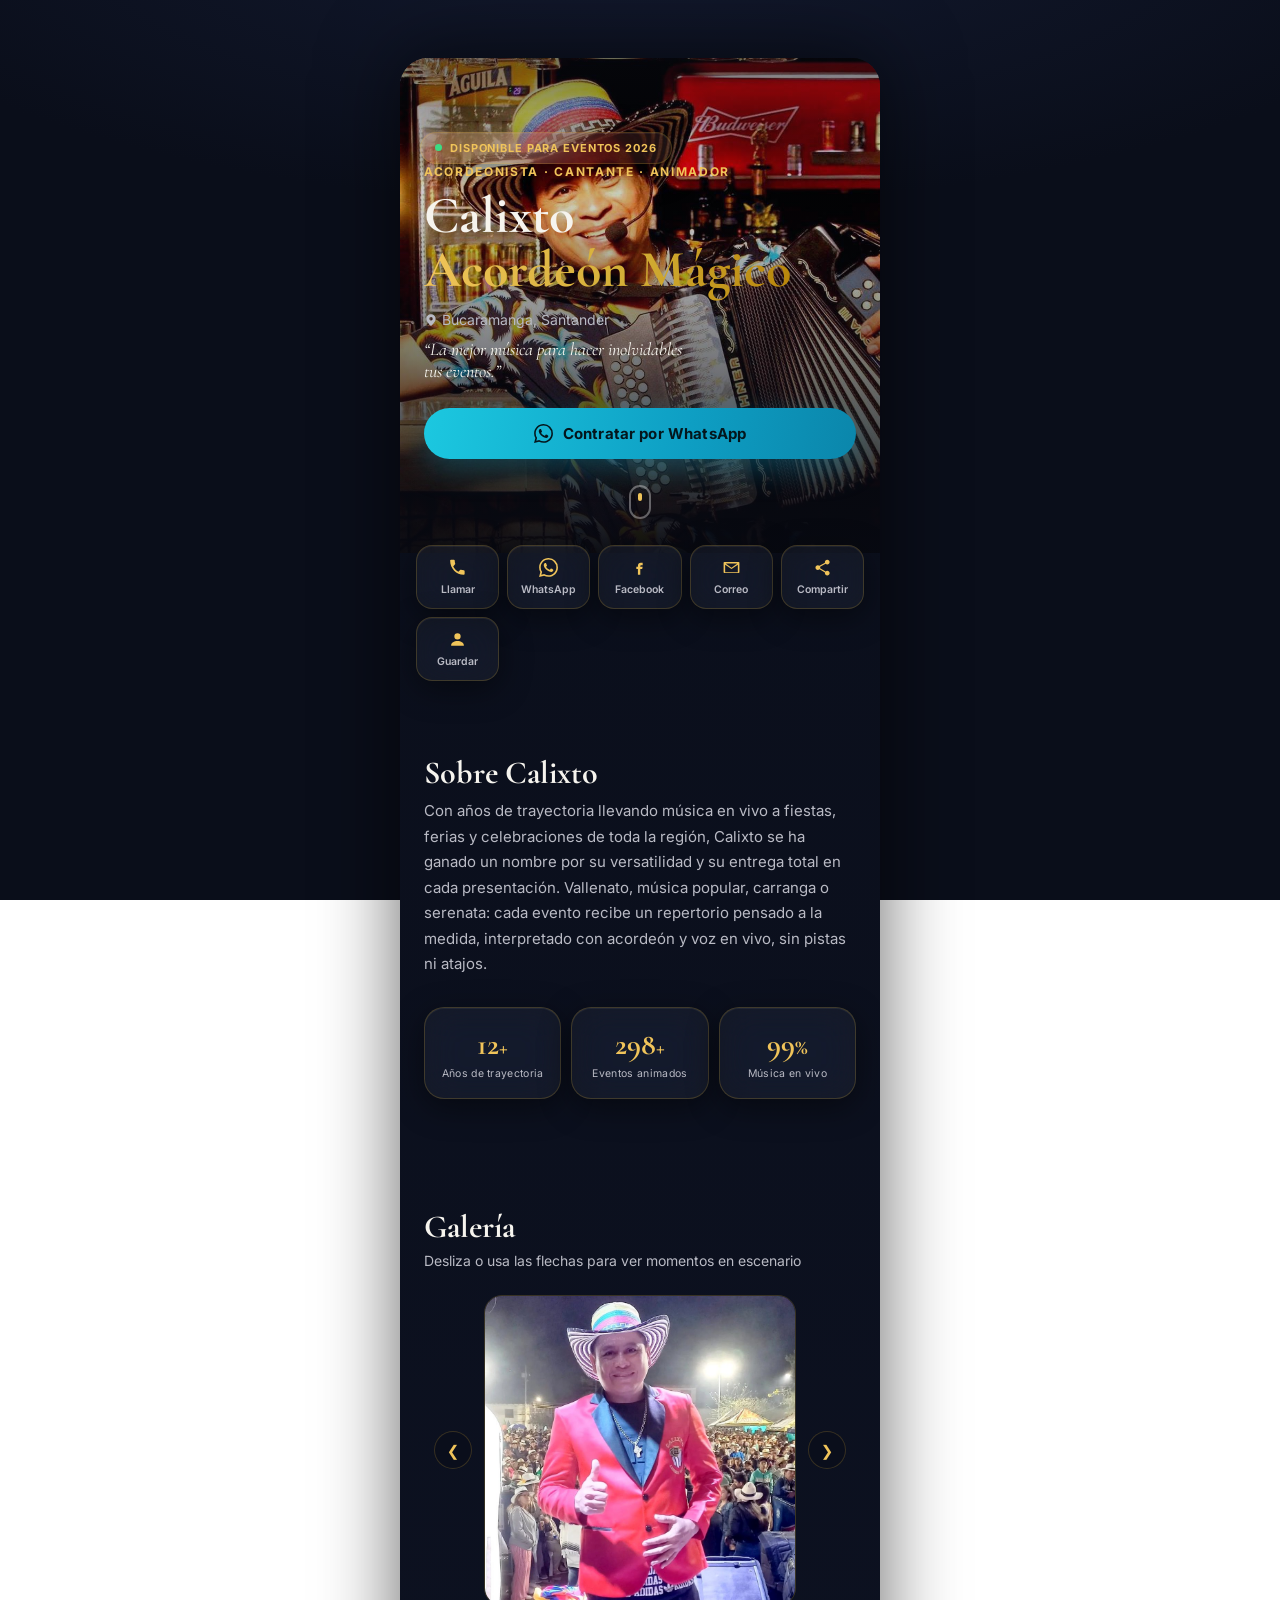
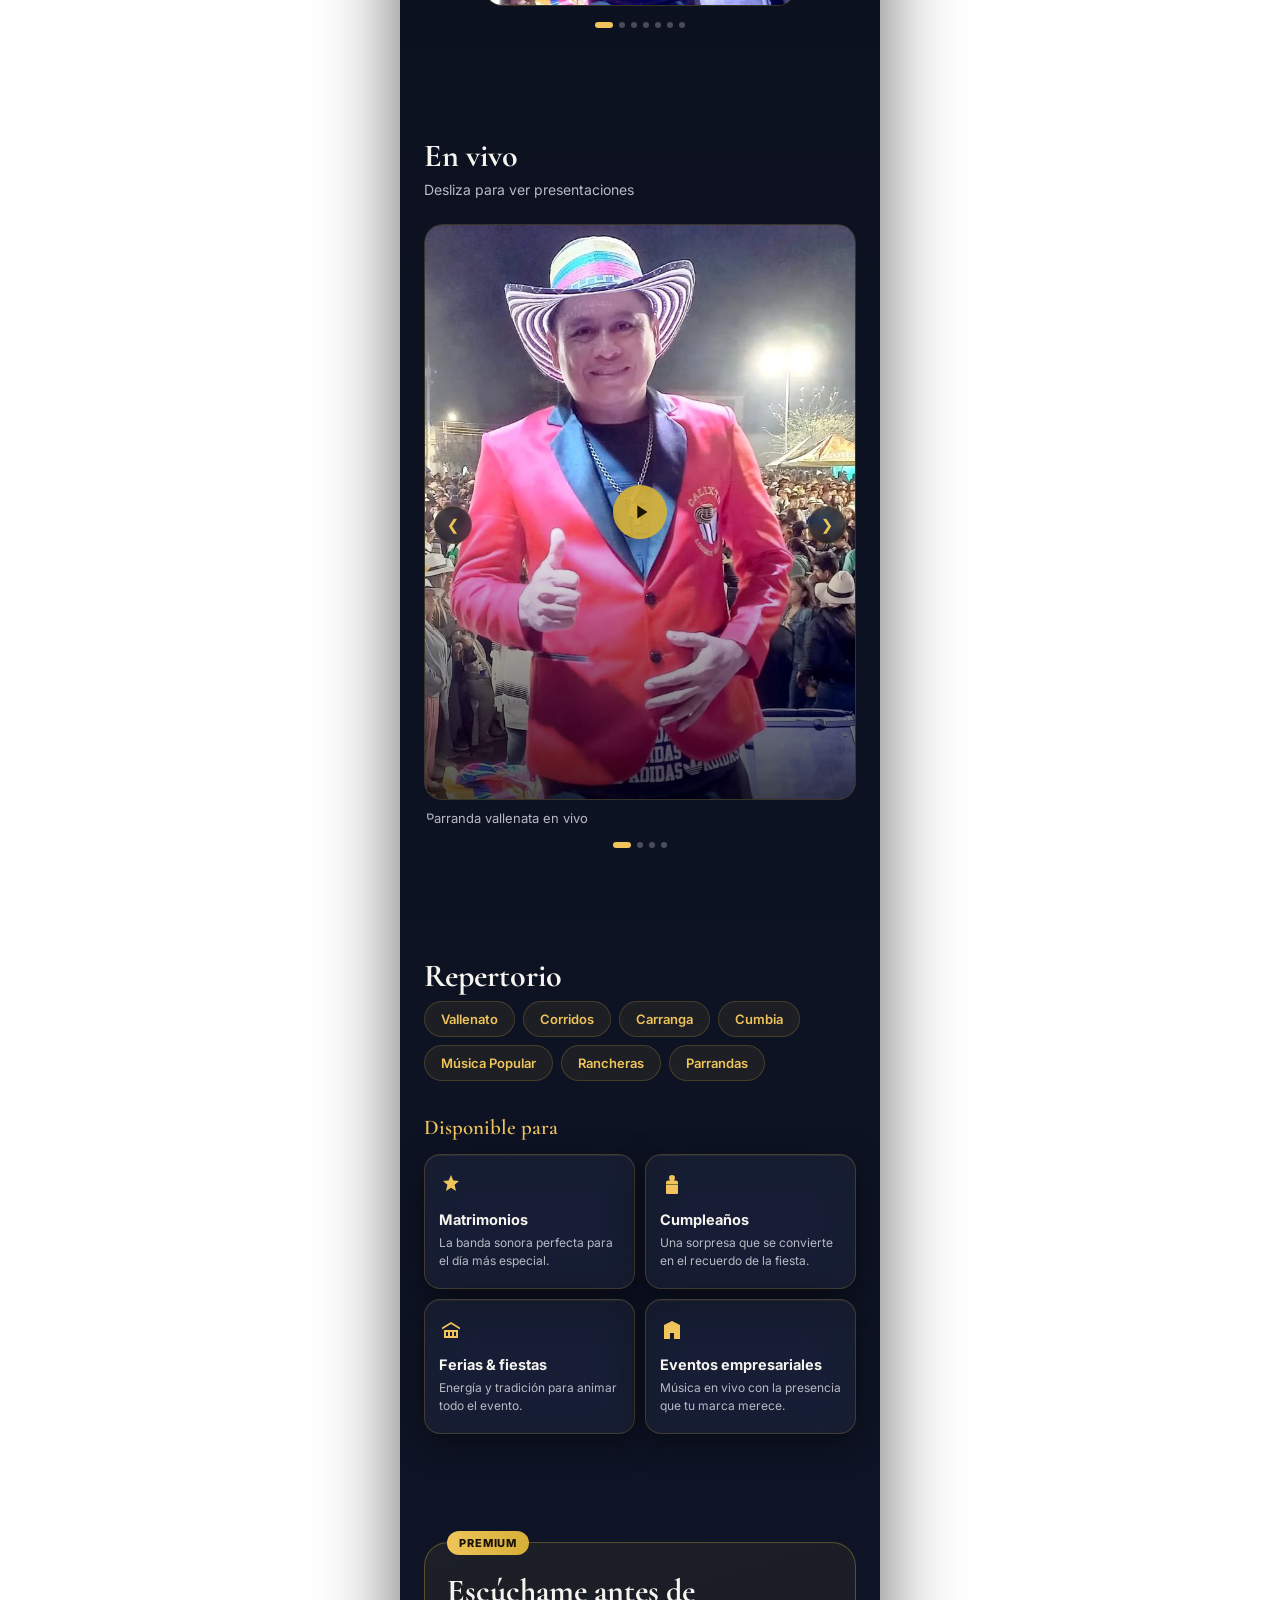
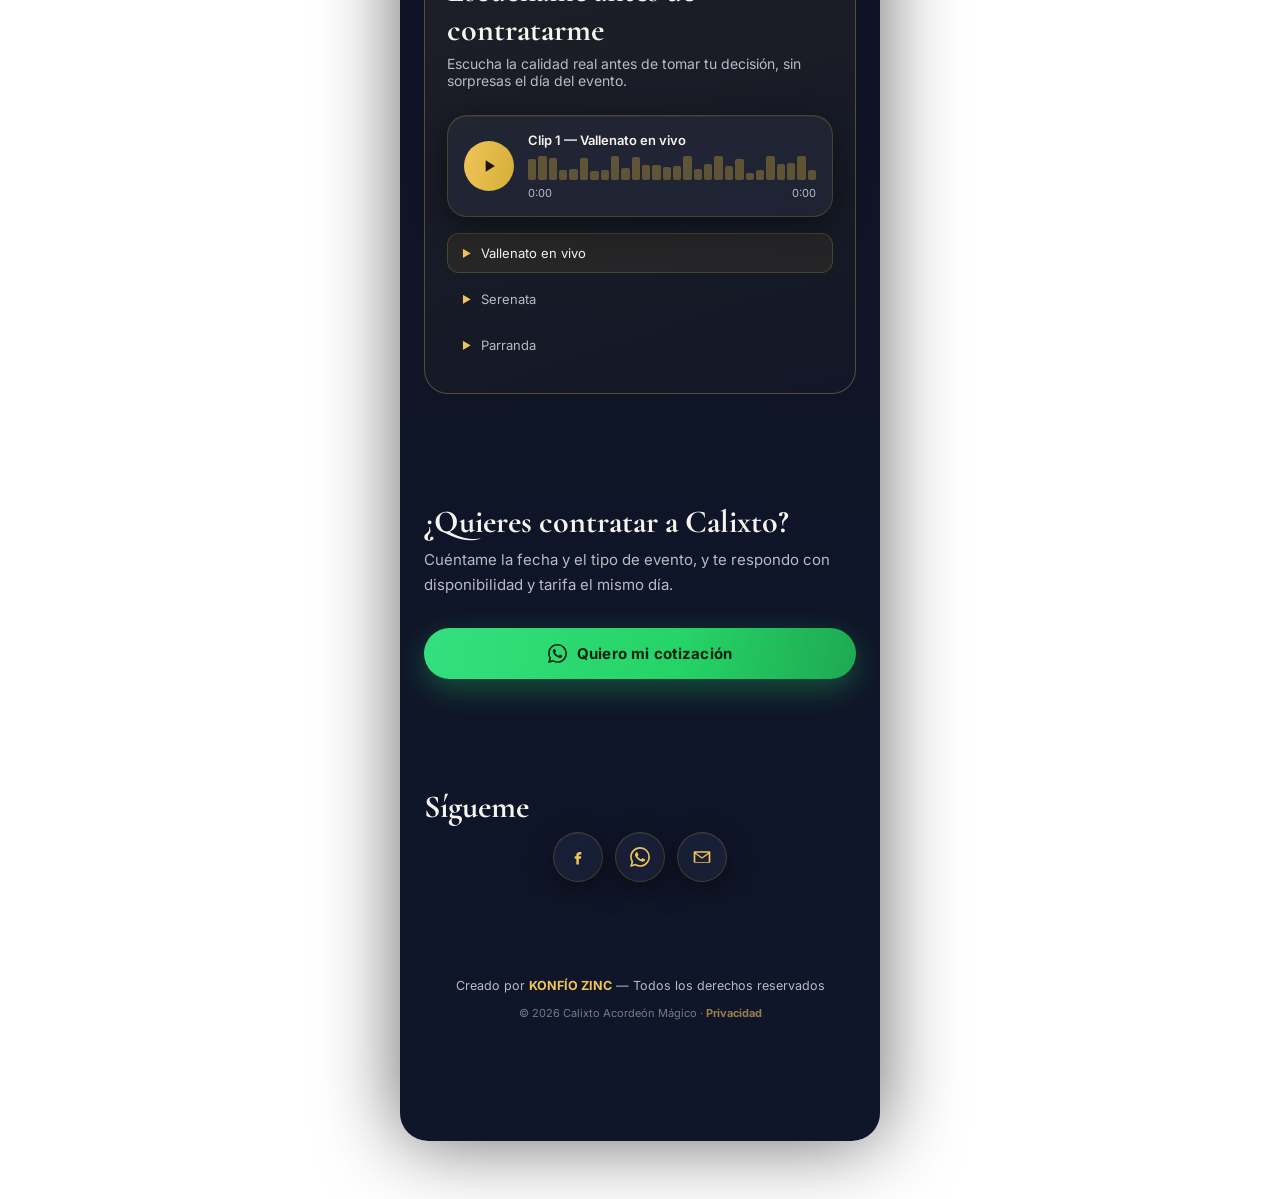
==== commit ddf838c1: "redesign: Calixto hero compacto (100svh a 55svh) + dedup SVGs" ====
--- a/index.html
+++ b/index.html
@@ -72,6 +72,9 @@
   <symbol id="icon-whatsapp" viewBox="0 0 24 24">
     <path d="M17.472 14.382c-.297-.149-1.758-.867-2.03-.967-.273-.099-.471-.148-.67.15-.197.297-.767.966-.94 1.164-.173.199-.347.223-.644.075-.297-.15-1.255-.463-2.39-1.475-.883-.788-1.48-1.761-1.653-2.059-.173-.297-.018-.458.13-.606.134-.133.298-.347.446-.52.149-.174.198-.298.298-.497.099-.198.05-.371-.025-.52-.075-.149-.669-1.612-.916-2.207-.242-.579-.487-.5-.669-.51-.173-.008-.371-.01-.57-.01-.198 0-.52.074-.792.372-.272.297-1.04 1.016-1.04 2.479 0 1.462 1.065 2.875 1.213 3.074.149.198 2.096 3.2 5.077 4.487.709.306 1.262.489 1.694.625.712.227 1.36.195 1.871.118.571-.085 1.758-.719 2.006-1.413.248-.694.248-1.289.173-1.413-.074-.124-.272-.198-.57-.347m-5.421 7.403h-.004a9.87 9.87 0 01-5.031-1.378l-.361-.214-3.741.982.998-3.648-.235-.374a9.86 9.86 0 01-1.51-5.26c.001-5.45 4.436-9.884 9.888-9.884 2.64 0 5.122 1.03 6.988 2.898a9.825 9.825 0 012.893 6.994c-.003 5.45-4.437 9.884-9.885 9.884m8.413-18.297A11.815 11.815 0 0012.05 0C5.495 0 .16 5.335.157 11.892c0 2.096.547 4.142 1.588 5.945L.057 24l6.305-1.654a11.882 11.882 0 005.683 1.448h.005c6.554 0 11.89-5.335 11.893-11.893a11.821 11.821 0 00-3.48-8.413Z"/>
   </symbol>
+  <symbol id="icon-play" viewBox="0 0 24 24"><path d="M8 5v14l11-7z"/></symbol>
+  <symbol id="icon-facebook" viewBox="0 0 24 24"><path d="M13.5 9H16V6h-2.5C11.6 6 10 7.6 10 9.7V11H8v3h2v7h3v-7h2.4l.6-3H13v-1c0-.6.4-1 1-1z"/></symbol>
+  <symbol id="icon-mail" viewBox="0 0 24 24"><path d="M3 5h18a1 1 0 011 1v12a1 1 0 01-1 1H3a1 1 0 01-1-1V6a1 1 0 011-1zm1.6 2L12 12.2 19.4 7H4.6zM4 8.4V18h16V8.4l-7.5 5.3a1 1 0 01-1 0L4 8.4z"/></symbol>
 </svg>
 
 <!-- ============ SPLASH ============ -->
@@ -131,11 +134,11 @@
       <span>WhatsApp</span>
     </a>
     <a href="https://www.facebook.com/share/14hmMyEhwV8/" target="_blank" rel="noopener" class="qa glass" data-tip="Facebook">
-      <svg viewBox="0 0 24 24"><path d="M13.5 9H16V6h-2.5C11.6 6 10 7.6 10 9.7V11H8v3h2v7h3v-7h2.4l.6-3H13v-1c0-.6.4-1 1-1z"/></svg>
+      <svg viewBox="0 0 24 24"><use href="#icon-facebook"/></svg>
       <span>Facebook</span>
     </a>
     <a href="mailto:calixtoacordeonmagico@gmail.com?subject=Quiero%20contratar%20a%20Calixto&body=Hola%20Calixto%2C%20quiero%20informaci%C3%B3n%20para%20contratarte." class="qa glass" data-tip="Correo">
-      <svg viewBox="0 0 24 24"><path d="M3 5h18a1 1 0 011 1v12a1 1 0 01-1 1H3a1 1 0 01-1-1V6a1 1 0 011-1zm1.6 2L12 12.2 19.4 7H4.6zM4 8.4V18h16V8.4l-7.5 5.3a1 1 0 01-1 0L4 8.4z"/></svg>
+      <svg viewBox="0 0 24 24"><use href="#icon-mail"/></svg>
       <span>Correo</span>
     </a>
     <button type="button" id="qaShare" class="qa glass" data-tip="Compartir">
@@ -209,28 +212,28 @@
       <article class="video-card" data-video="assets/video/presentacion-1.mp4" data-title="Parranda vallenata en vivo">
         <div class="video-thumb">
           <img src="assets/img/gallery/gallery-1.jpg" alt="Calixto en escenario con multitud" loading="lazy">
-          <span class="play-btn"><svg viewBox="0 0 24 24"><path d="M8 5v14l11-7z"/></svg></span>
+          <span class="play-btn"><svg viewBox="0 0 24 24"><use href="#icon-play"/></svg></span>
         </div>
         <p class="video-caption">Parranda vallenata en vivo</p>
       </article>
       <article class="video-card" data-video="assets/video/presentacion-2.mp4" data-title="Serenata especial">
         <div class="video-thumb">
           <img src="assets/img/gallery/gallery-2.jpg" alt="Calixto y banda en presentación" loading="lazy">
-          <span class="play-btn"><svg viewBox="0 0 24 24"><path d="M8 5v14l11-7z"/></svg></span>
+          <span class="play-btn"><svg viewBox="0 0 24 24"><use href="#icon-play"/></svg></span>
         </div>
         <p class="video-caption">Serenata especial</p>
       </article>
       <article class="video-card" data-video="assets/video/presentacion-3.mp4" data-title="Feria patronal">
         <div class="video-thumb">
           <img src="assets/img/gallery/gallery-5.jpg" alt="Calixto al aire libre con acordeón" loading="lazy">
-          <span class="play-btn"><svg viewBox="0 0 24 24"><path d="M8 5v14l11-7z"/></svg></span>
+          <span class="play-btn"><svg viewBox="0 0 24 24"><use href="#icon-play"/></svg></span>
         </div>
         <p class="video-caption">Feria patronal</p>
       </article>
       <article class="video-card" data-video="assets/video/presentacion-4.mp4" data-title="Evento empresarial">
         <div class="video-thumb">
           <img src="assets/img/gallery/gallery-3.jpg" alt="Calixto promocional" loading="lazy">
-          <span class="play-btn"><svg viewBox="0 0 24 24"><path d="M8 5v14l11-7z"/></svg></span>
+          <span class="play-btn"><svg viewBox="0 0 24 24"><use href="#icon-play"/></svg></span>
         </div>
         <p class="video-caption">Evento empresarial</p>
       </article>
@@ -297,7 +300,7 @@
 
       <div class="player glass" id="audioPlayer">
         <button class="player-play" id="playToggle" aria-label="Reproducir">
-          <svg id="iconPlay" viewBox="0 0 24 24"><path d="M8 5v14l11-7z"/></svg>
+          <svg id="iconPlay" viewBox="0 0 24 24"><use href="#icon-play"/></svg>
           <svg id="iconPause" viewBox="0 0 24 24" style="display:none"><path d="M6 5h4v14H6zM14 5h4v14h-4z"/></svg>
         </button>
         <div class="player-body">
@@ -340,13 +343,13 @@
     <h2 class="section-title reveal">Sígueme</h2>
     <div class="social-row reveal">
       <a href="https://www.facebook.com/share/14hmMyEhwV8/" target="_blank" rel="noopener" class="social glass" aria-label="Facebook">
-        <svg viewBox="0 0 24 24"><path d="M13.5 9H16V6h-2.5C11.6 6 10 7.6 10 9.7V11H8v3h2v7h3v-7h2.4l.6-3H13v-1c0-.6.4-1 1-1z"/></svg>
+        <svg viewBox="0 0 24 24"><use href="#icon-facebook"/></svg>
       </a>
       <a href="#" id="socialWhatsapp" class="social glass" aria-label="WhatsApp">
         <svg viewBox="0 0 24 24"><use href="#icon-whatsapp"/></svg>
       </a>
       <a href="mailto:calixtoacordeonmagico@gmail.com" class="social glass" aria-label="Correo">
-        <svg viewBox="0 0 24 24"><path d="M3 5h18a1 1 0 011 1v12a1 1 0 01-1 1H3a1 1 0 01-1-1V6a1 1 0 011-1zm1.6 2L12 12.2 19.4 7H4.6zM4 8.4V18h16V8.4l-7.5 5.3a1 1 0 01-1 0L4 8.4z"/></svg>
+        <svg viewBox="0 0 24 24"><use href="#icon-mail"/></svg>
       </a>
     </div>
   </section>
--- a/style.css
+++ b/style.css
@@ -104,9 +104,8 @@
 /* ===================== HERO ===================== */
 .hero{
   position:relative;
-  min-height:100svh;
+  min-height:55svh;
   display:flex; flex-direction:column; justify-content:flex-end;
-  overflow:hidden;
 }
 .hero-bg{
   position:absolute; inset:0; width:100%; height:100%;
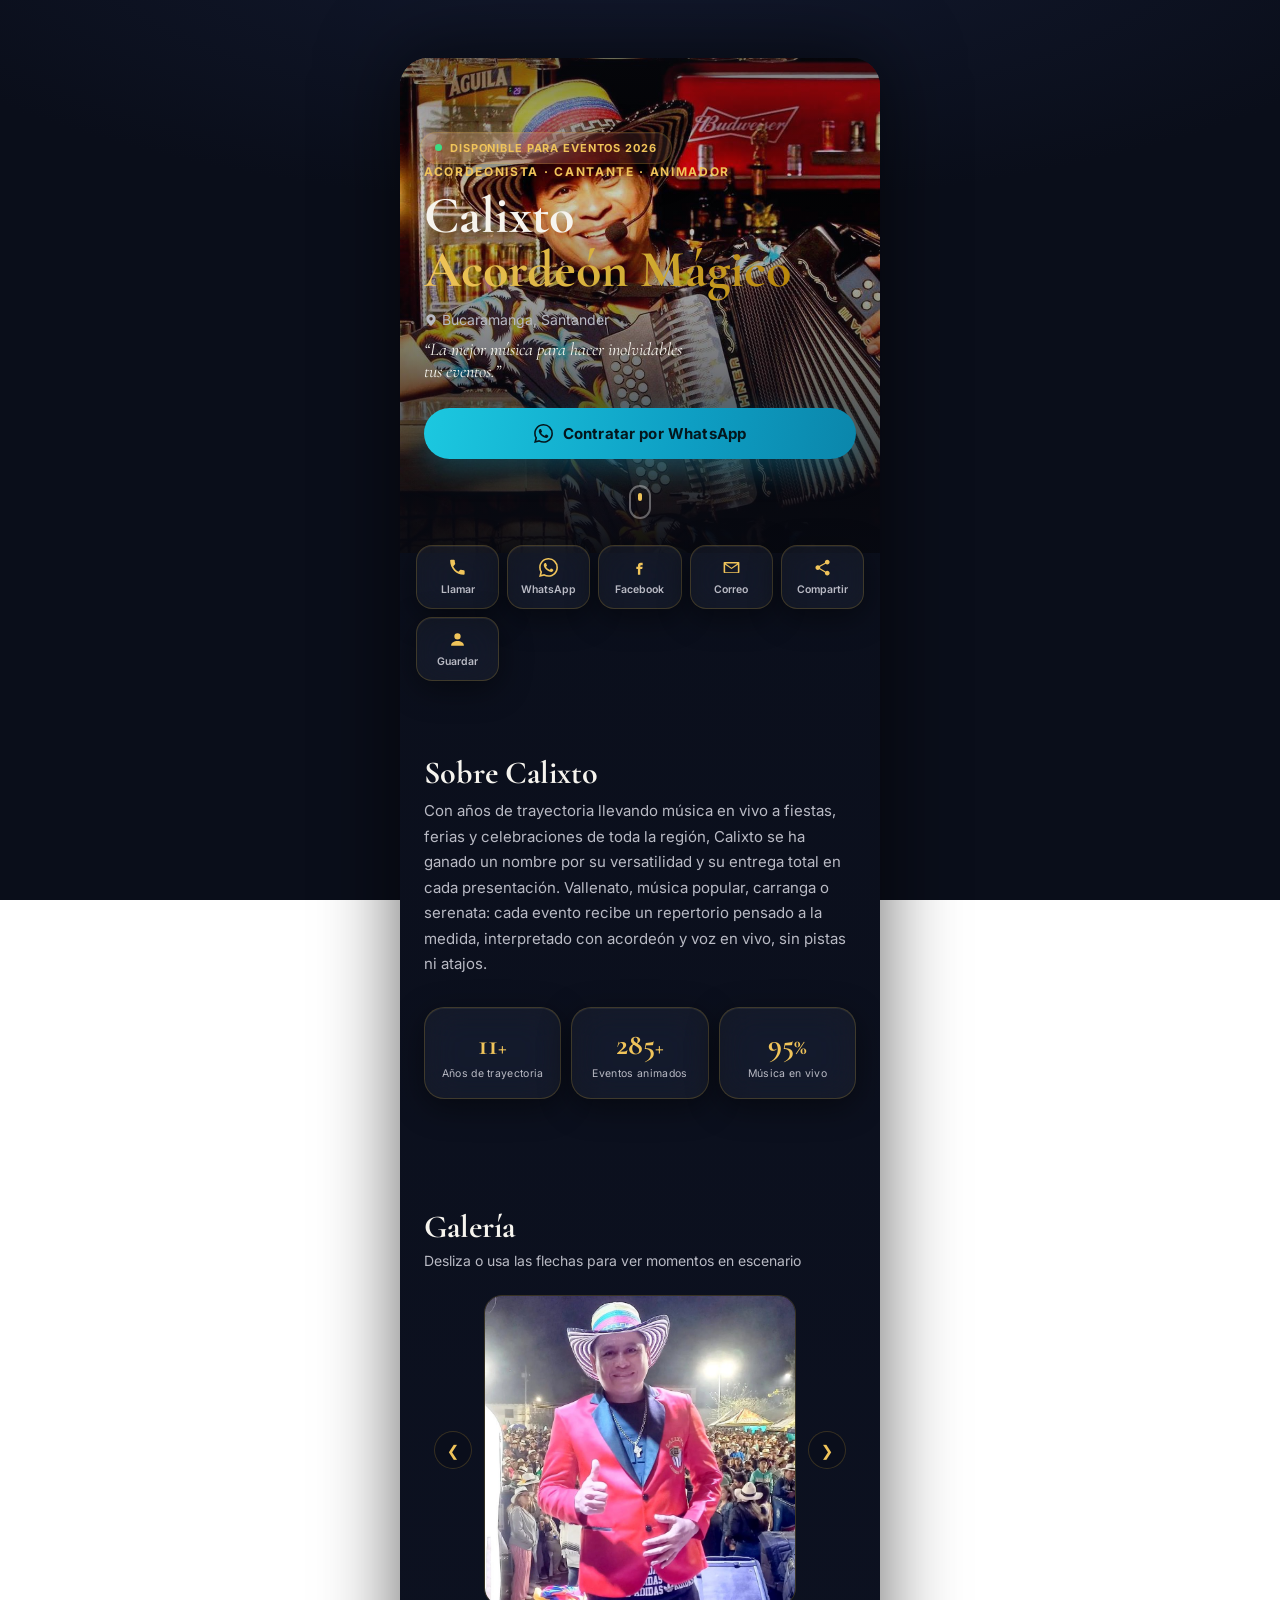
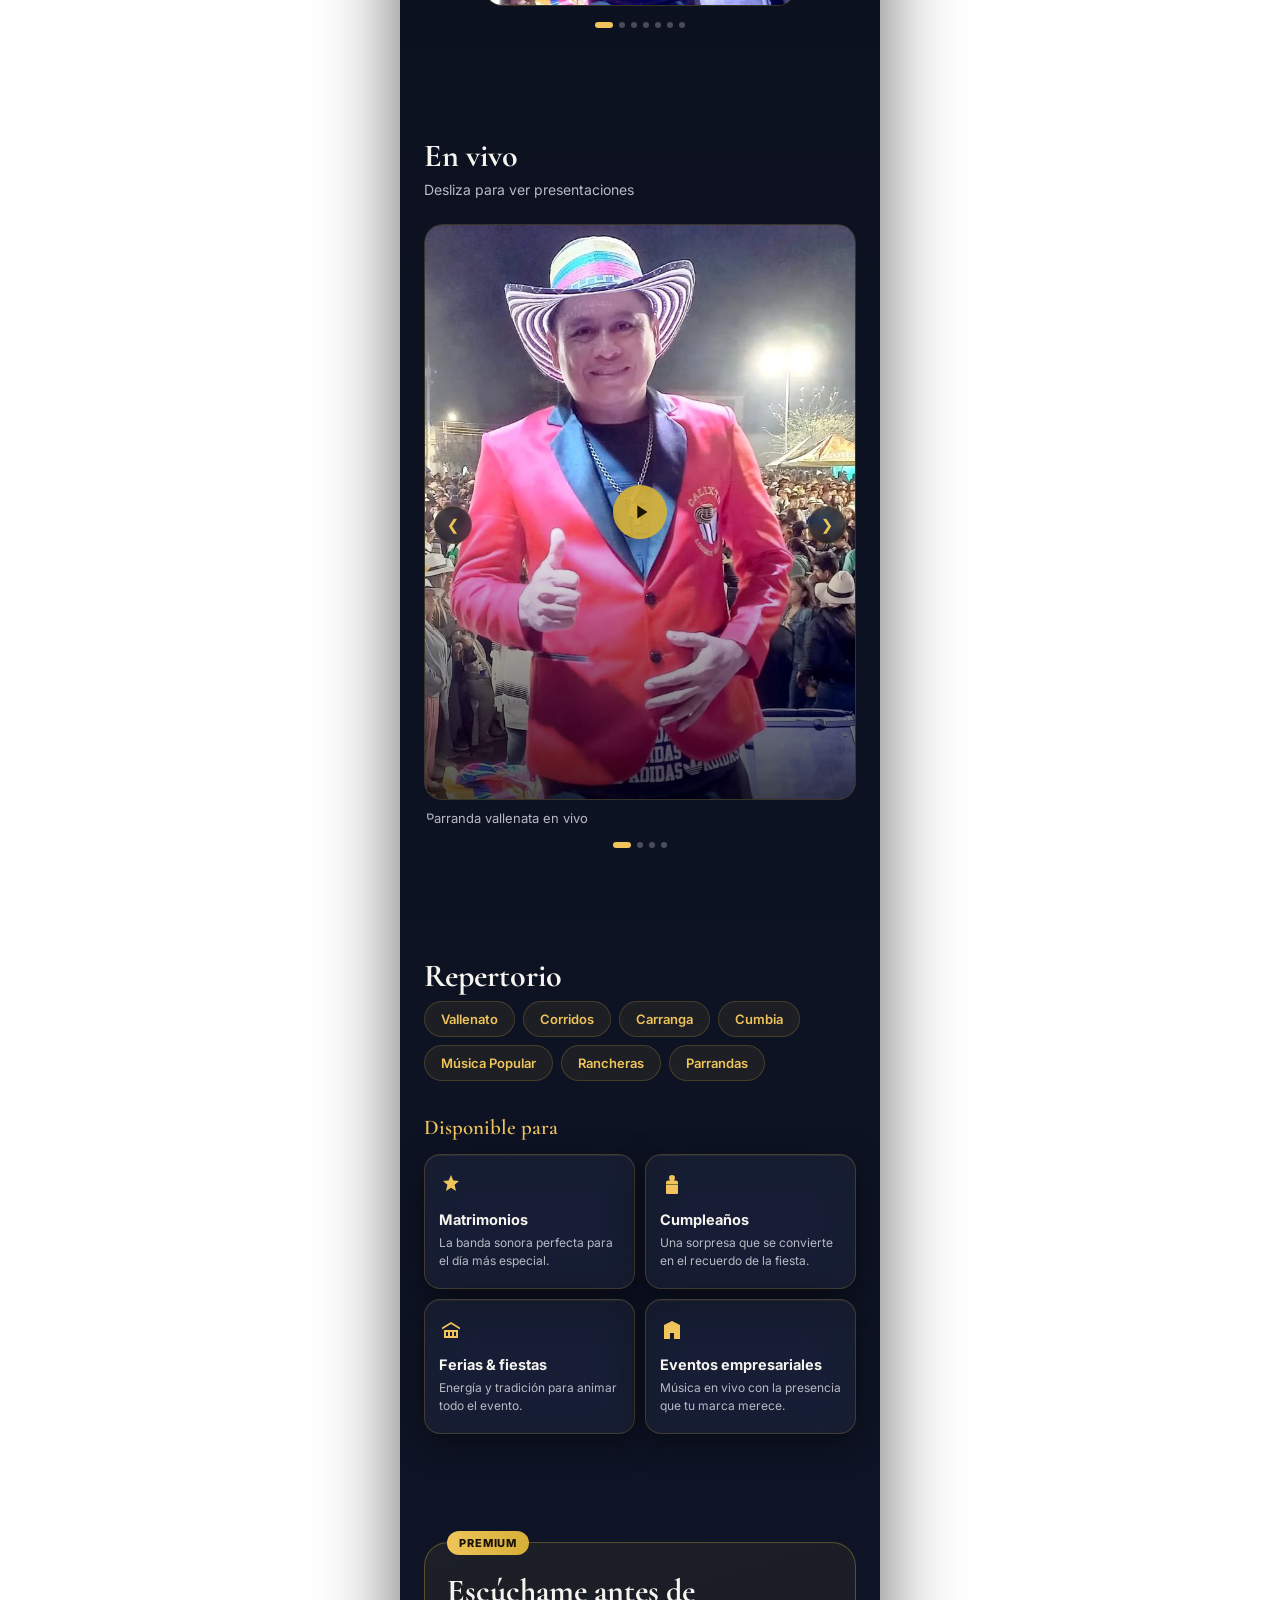
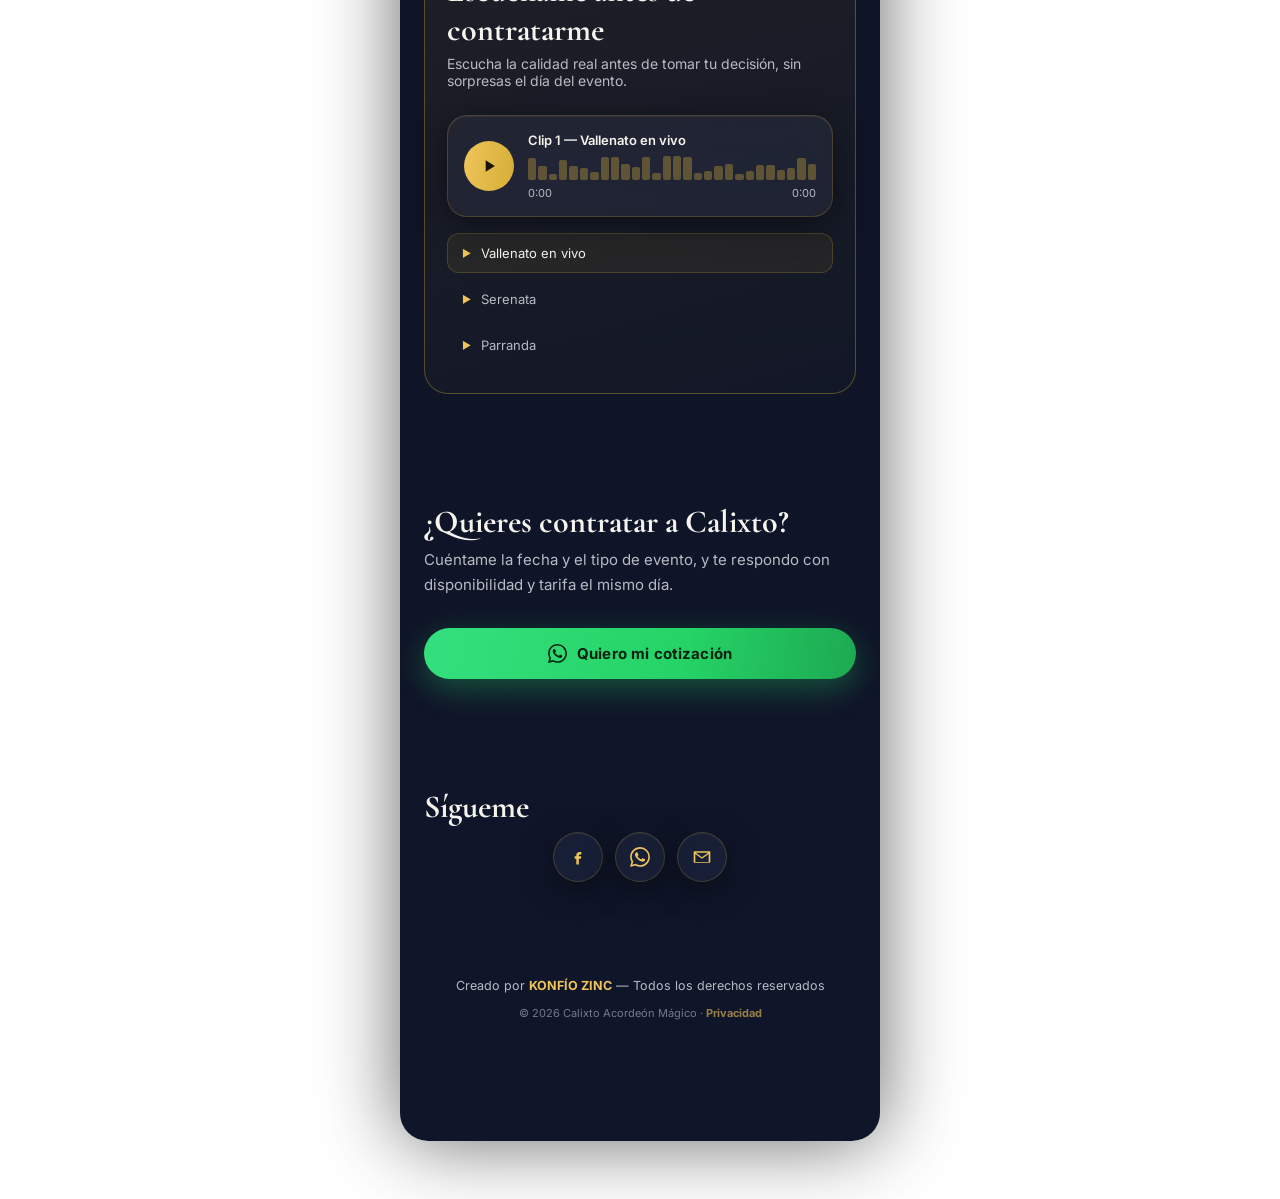
==== commit b8d4f5ee: "fix(qa): metadatos del head y credito en el pie de pagina (KZ-QA-CLIENTES-002/003/004)" ====
--- a/index.html
+++ b/index.html
@@ -63,7 +63,8 @@
   gtag('config', GA_ID);
 }
 </script>
-
+    <meta property="og:site_name" content="KONFÍO ZINC">
+    <link rel="icon" type="image/svg+xml" href="favicon.svg">
 </head>
 <body>
 
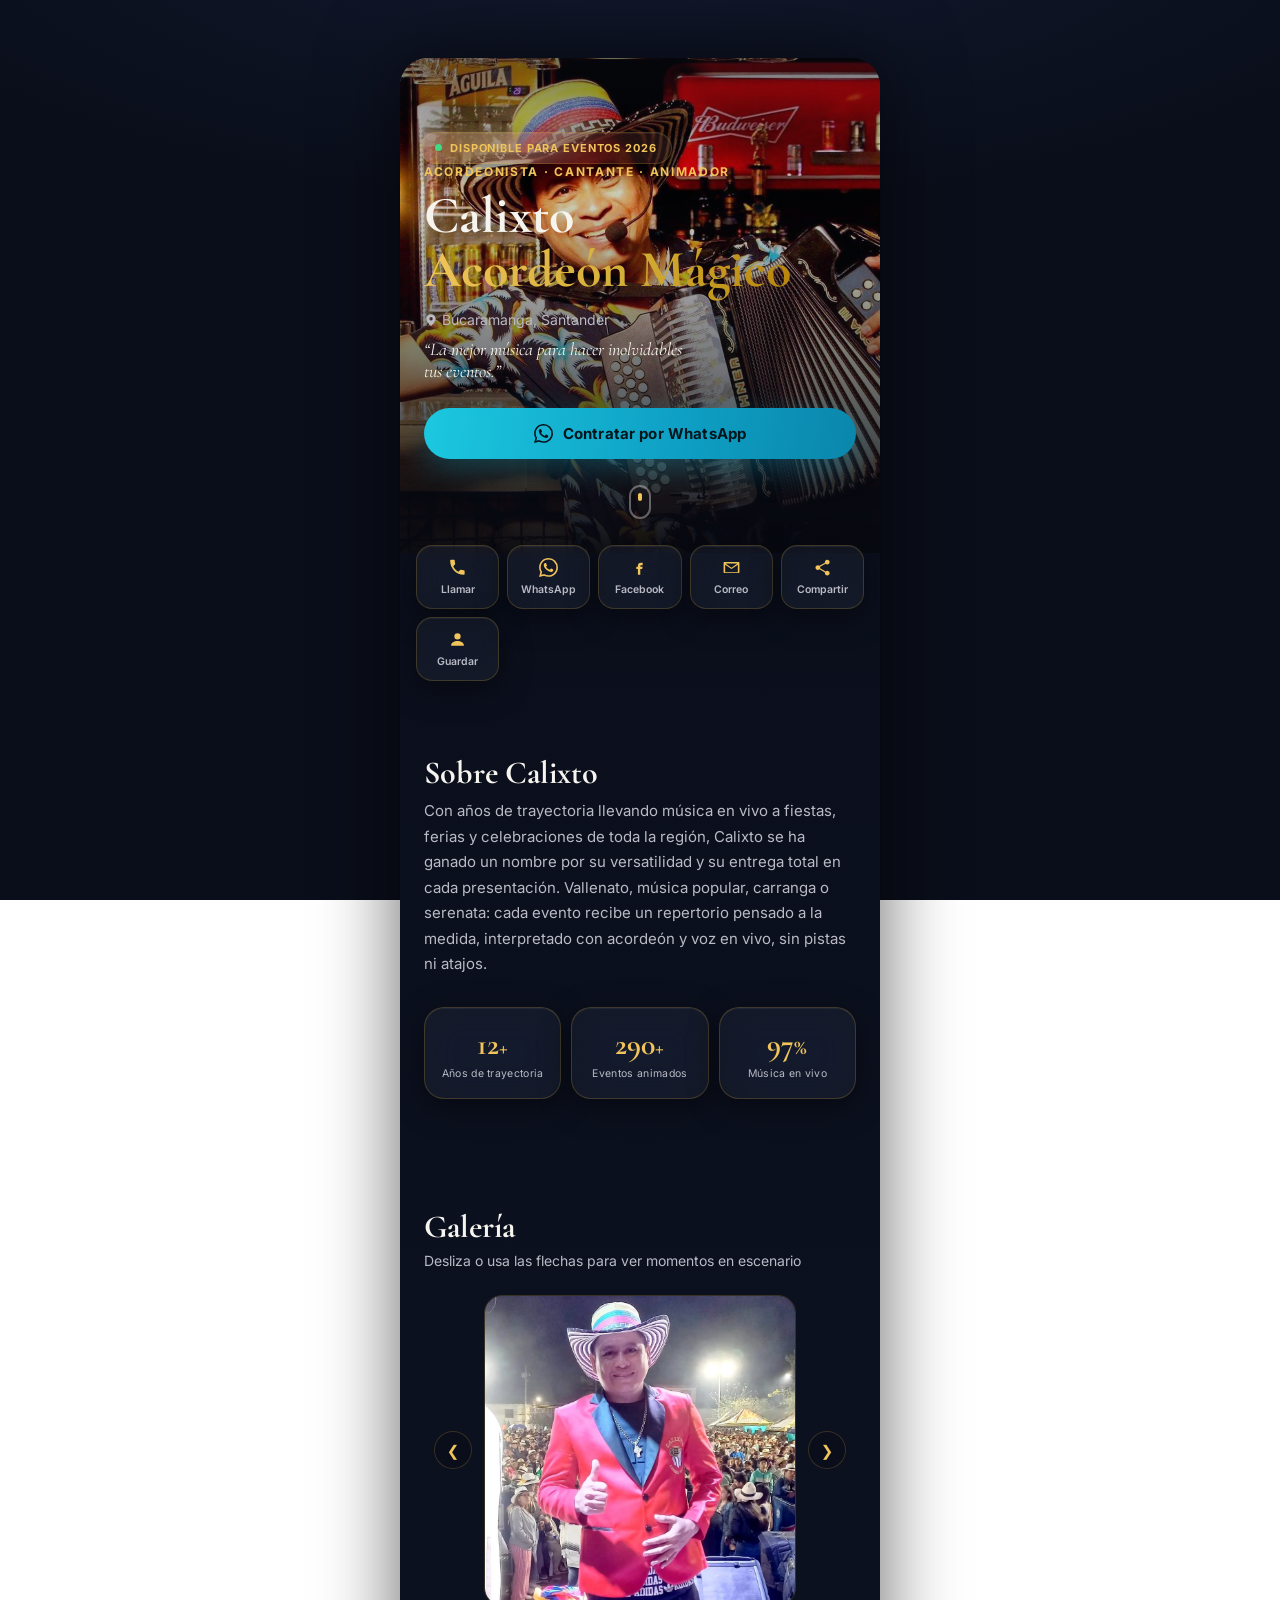
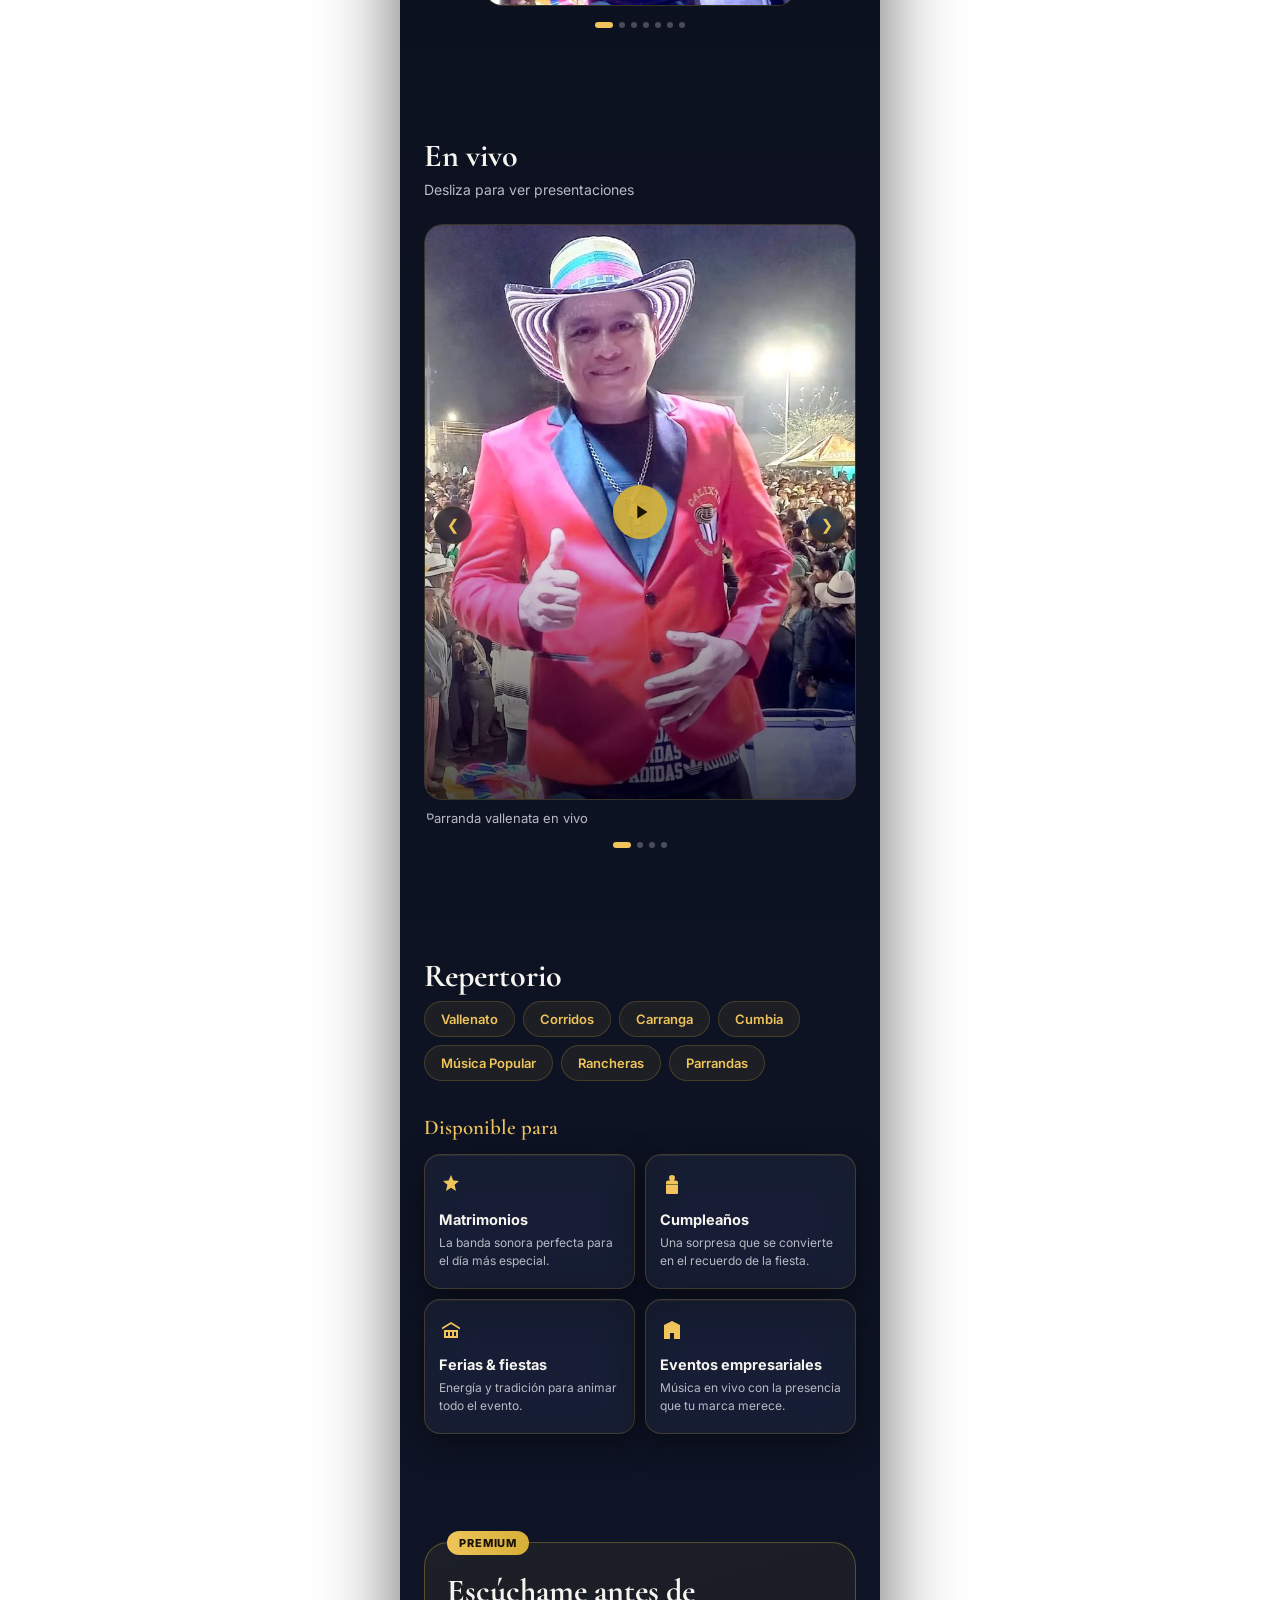
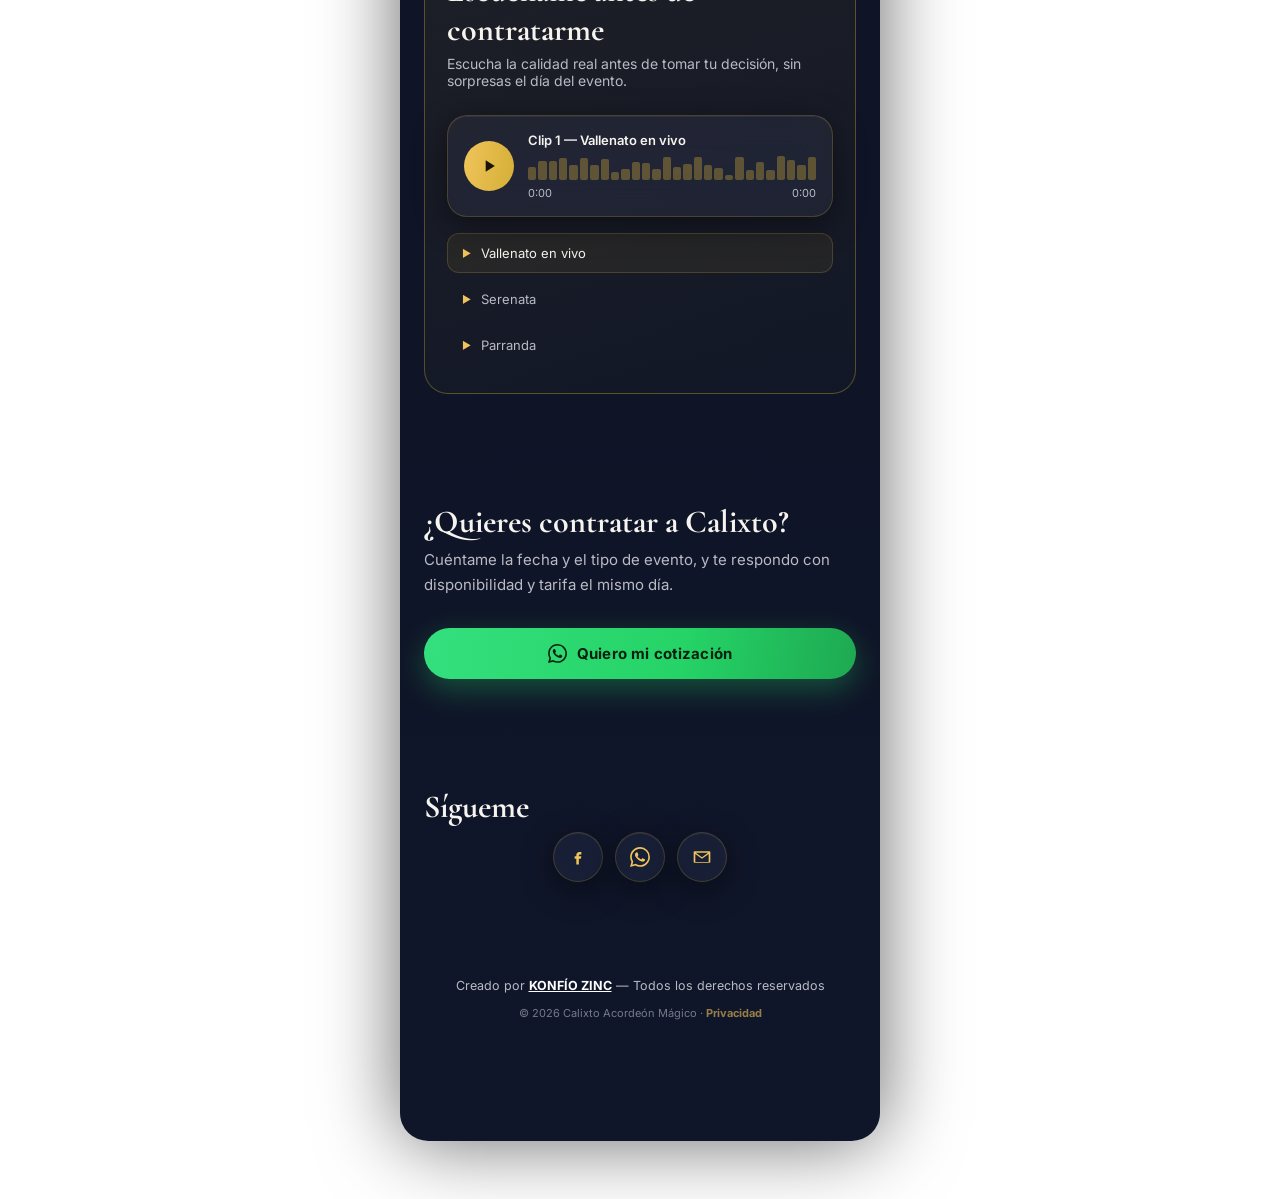
==== commit 0d1ee1af: "fix(qa): marca de la agencia como enlace destacado en el pie (KZ-QA-CLIENTES-005)" ====
--- a/index.html
+++ b/index.html
@@ -358,7 +358,7 @@
   <!-- ============ FOOTER / MARCA UNIFICADA ============ -->
   <footer class="footer border-t border-neutral-900 bg-black/40 pt-4 pb-4">
     <p class="text-[10px] tracking-widest text-slate-500 uppercase font-medium">
-        Creado por <a href="https://konfiozinc.github.io" target="_blank" rel="noopener" class="text-amber-500 font-semibold hover:underline">KONFÍO ZINC</a> — Todos los derechos reservados
+        Creado por <a href="https://konfiozinc.github.io" target="_blank" rel="noopener" class="text-amber-500 font-semibold hover:underline" style="color: #ffffff; text-decoration: underline; font-weight: bold;">KONFÍO ZINC</a> — Todos los derechos reservados
     </p>
     <p class="footer-year text-[10px] text-slate-600 mt-1">&copy; <span id="year"></span> Calixto Acordeón Mágico · <a href="privacidad.html" class="text-amber-500 hover:underline">Privacidad</a></p>
   </footer>
